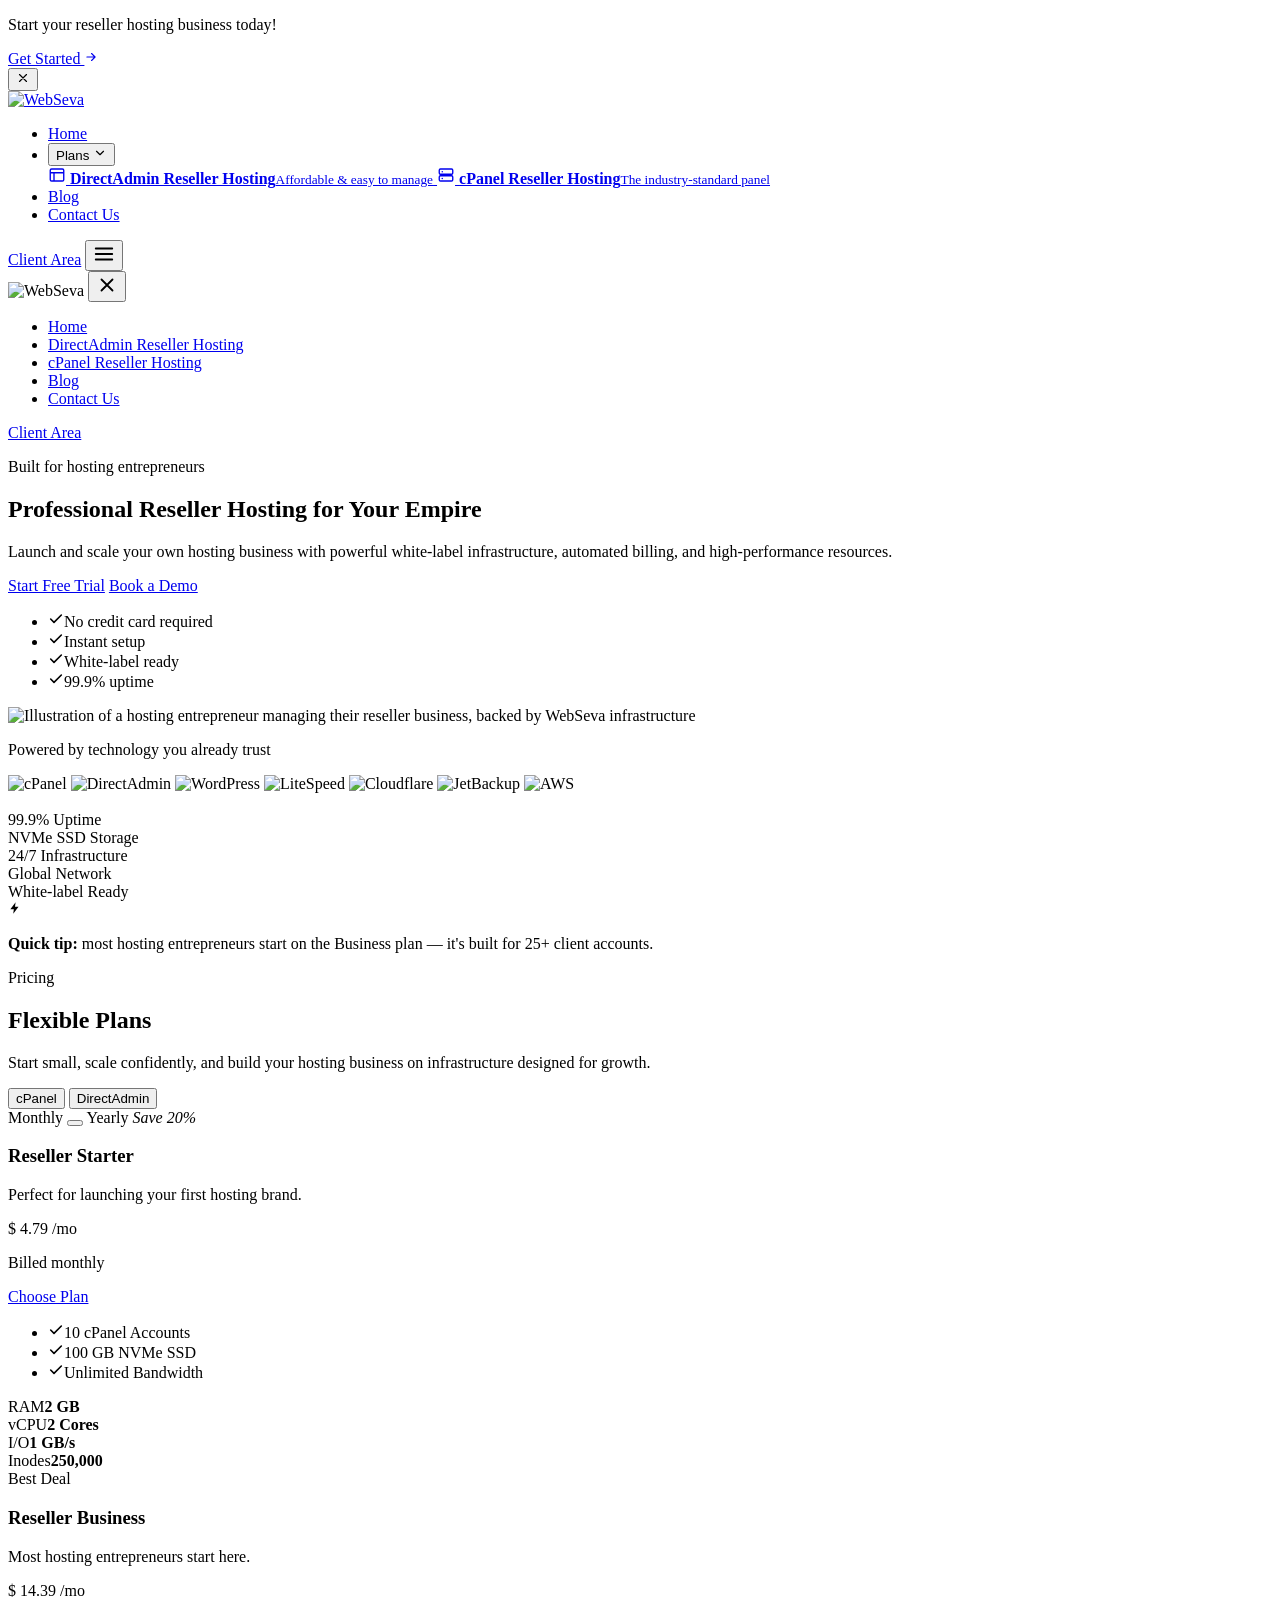
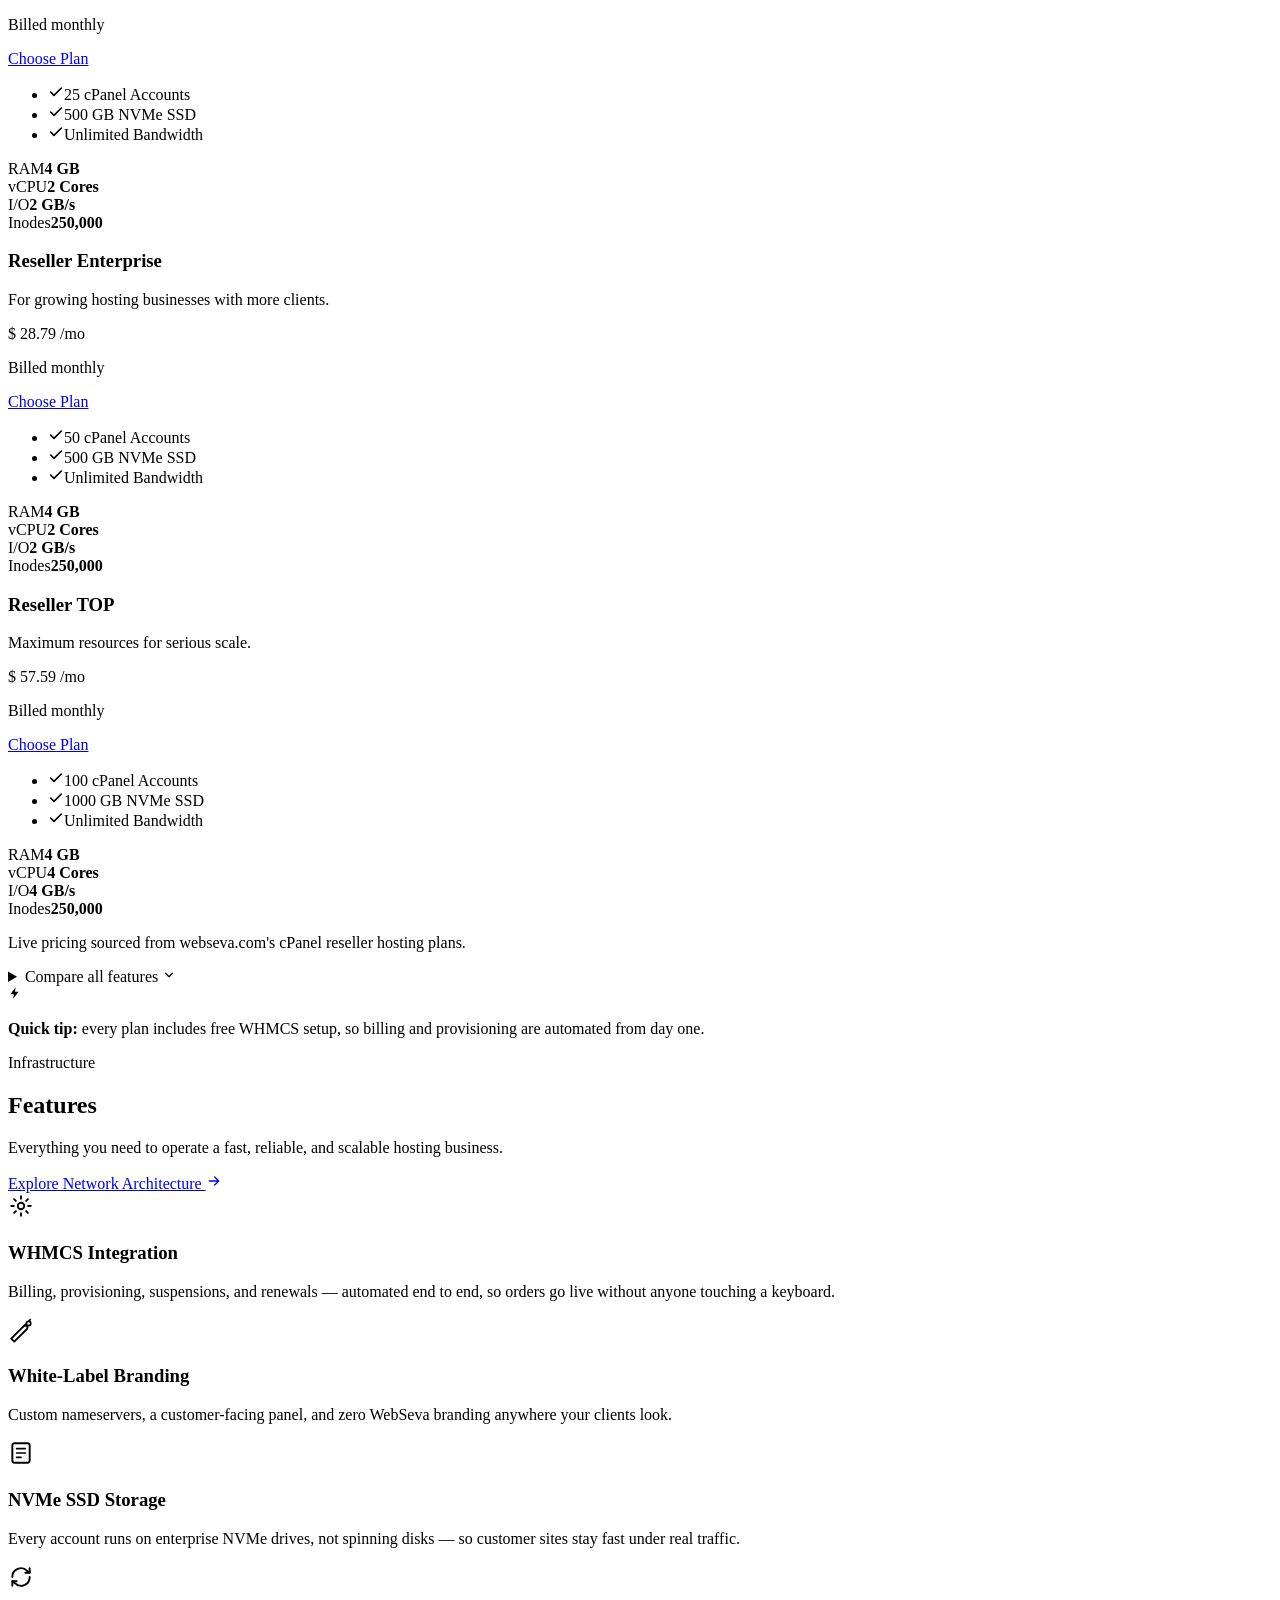
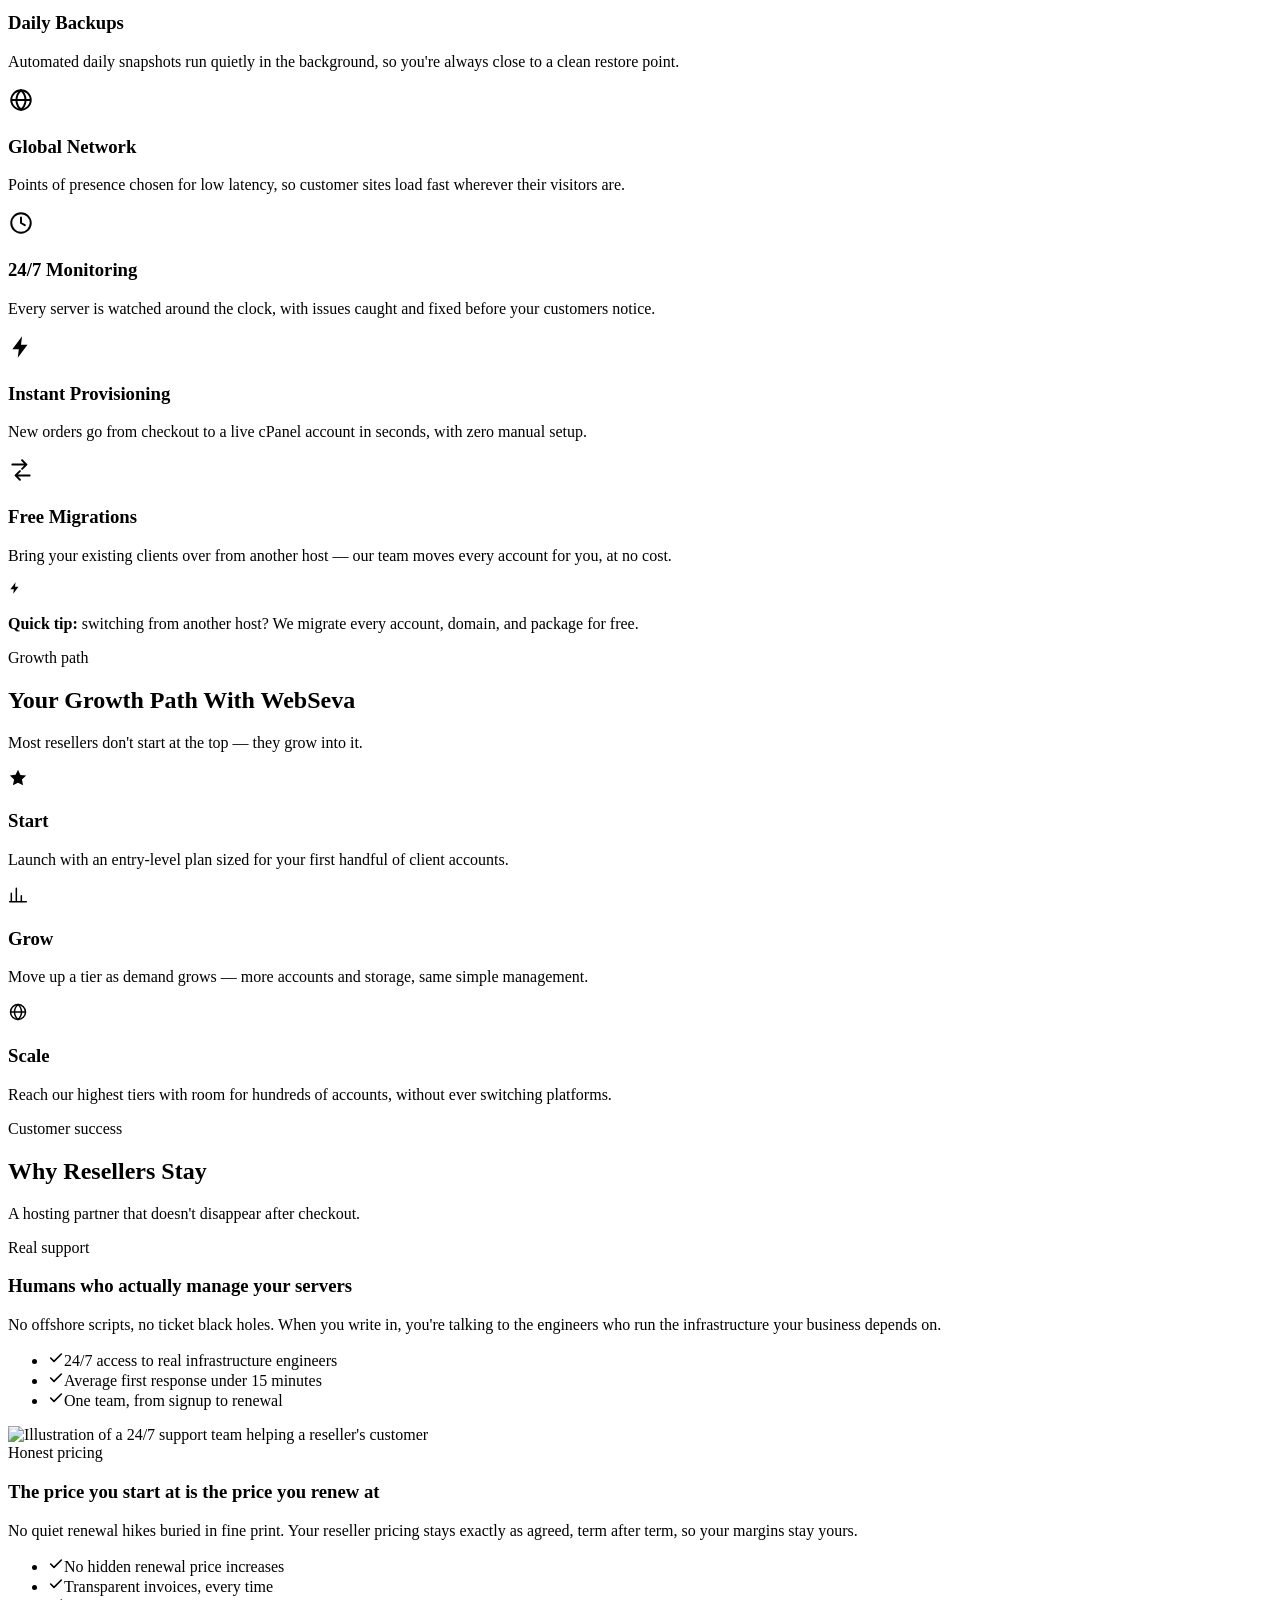
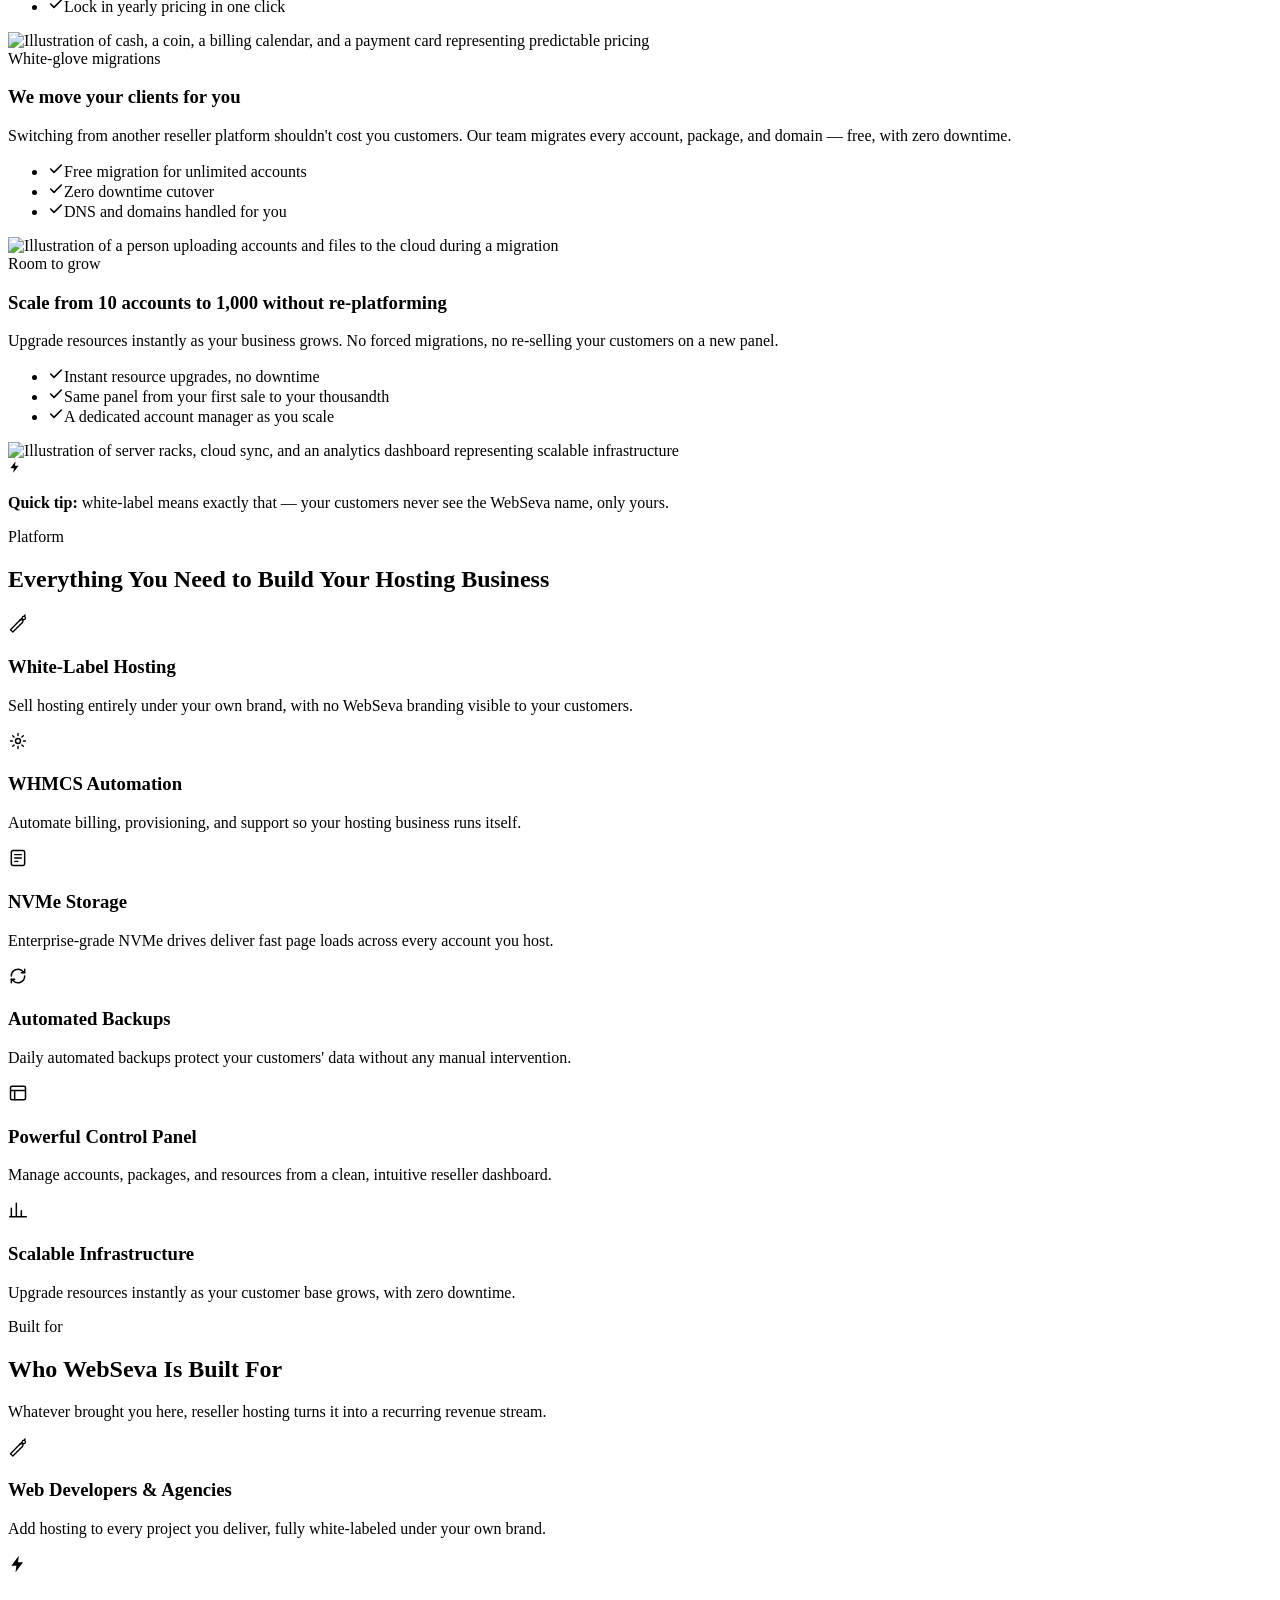
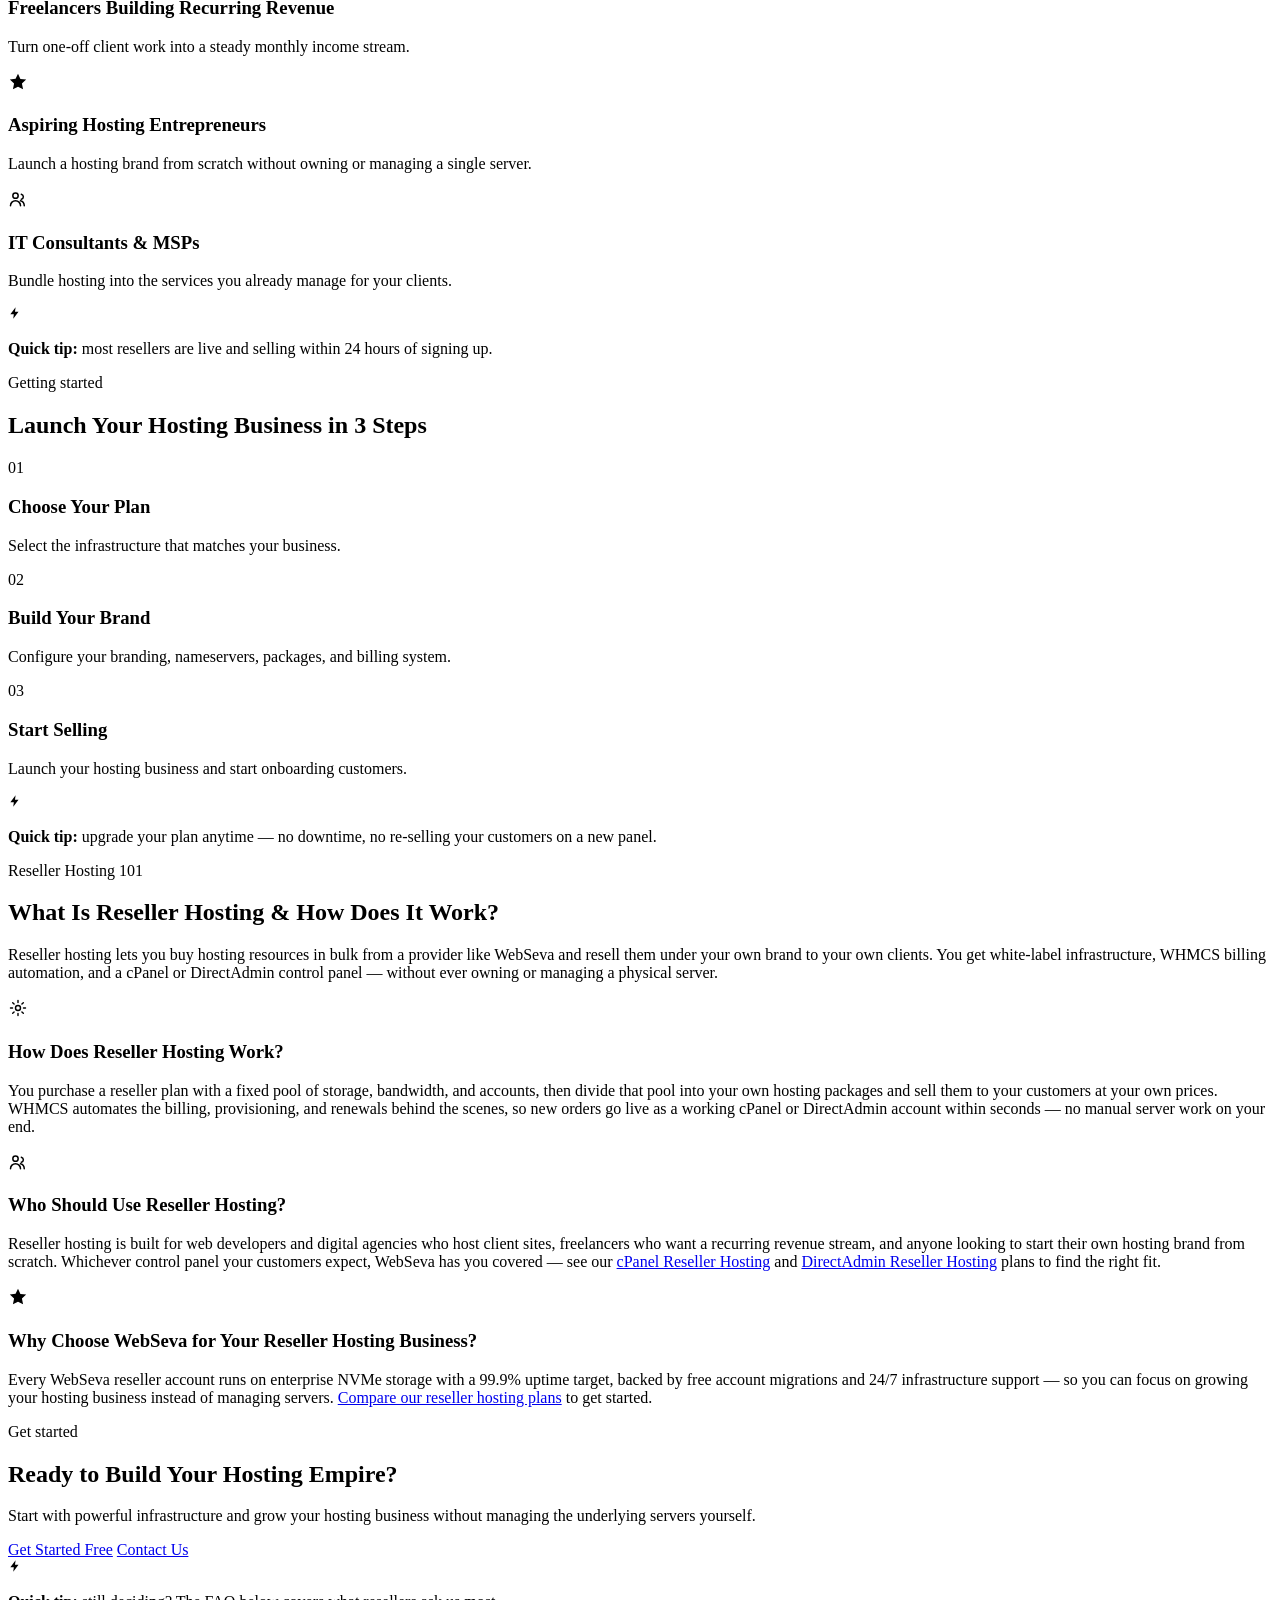
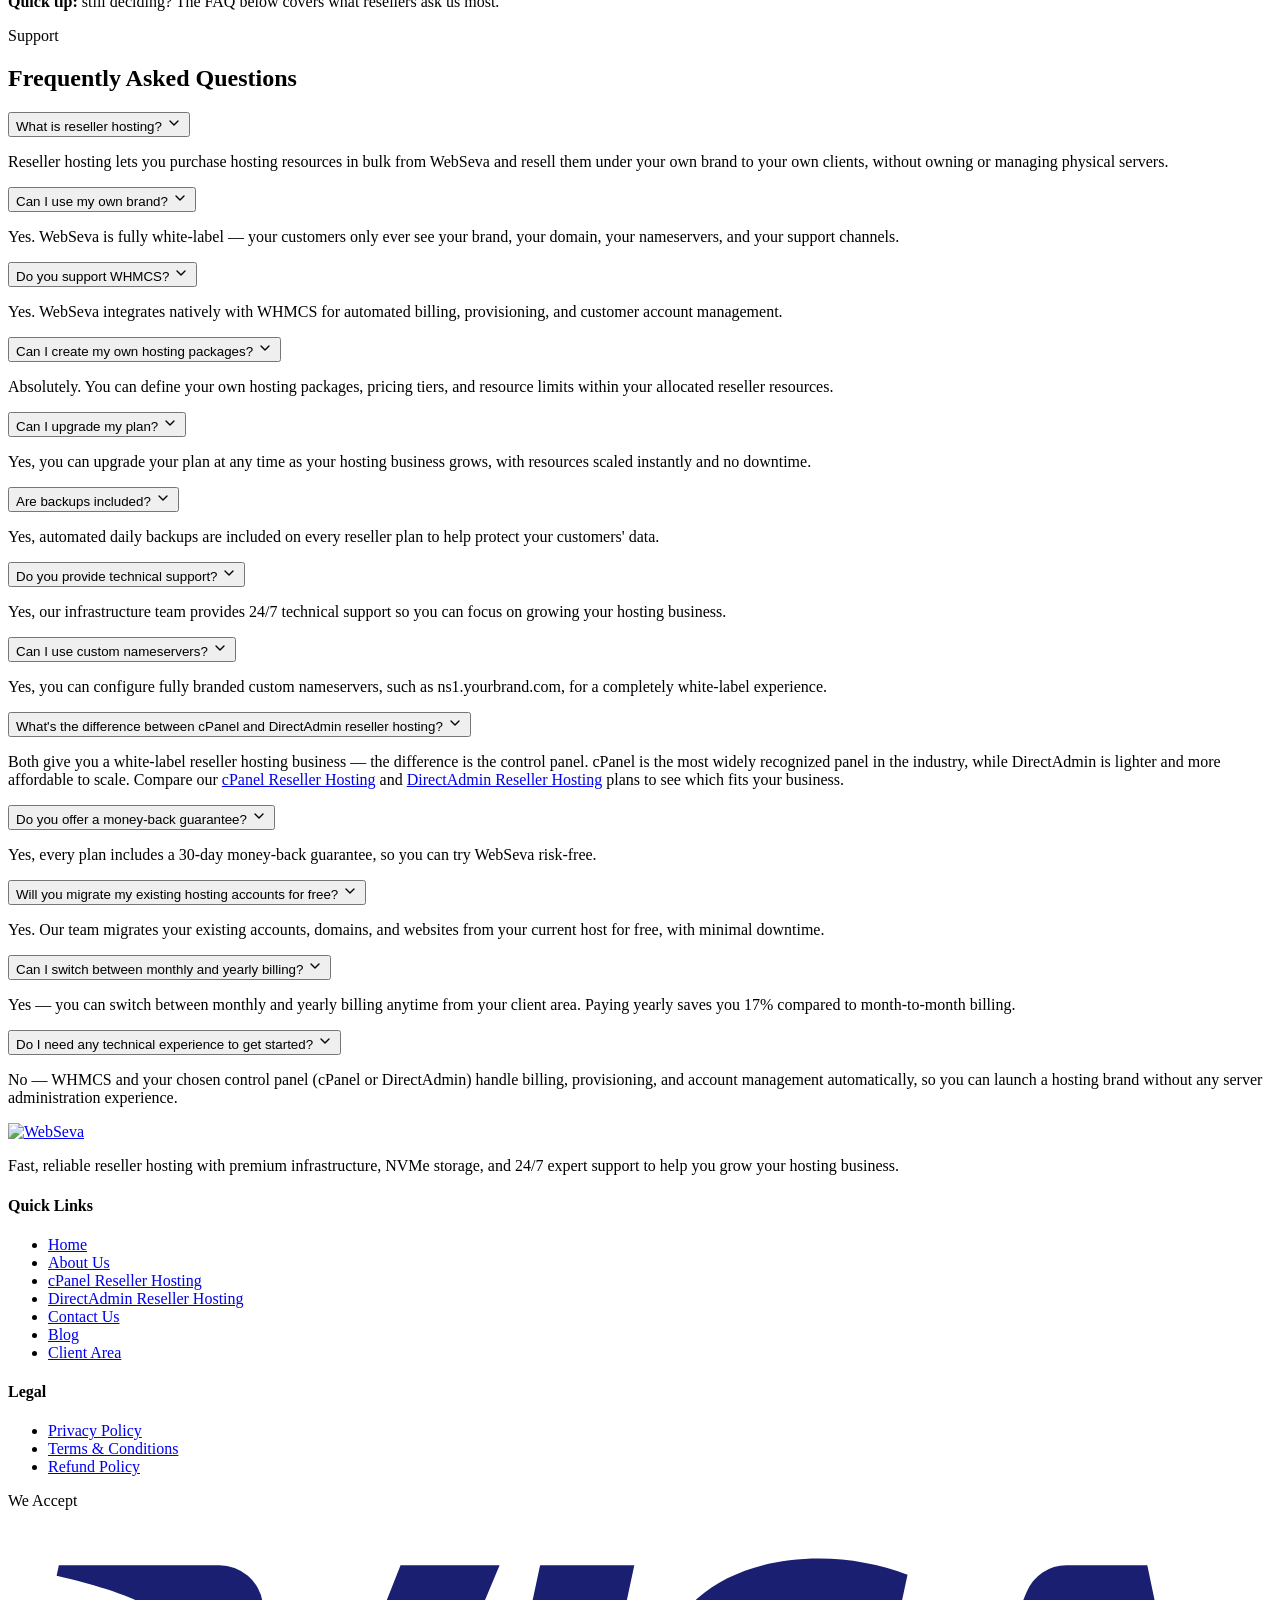
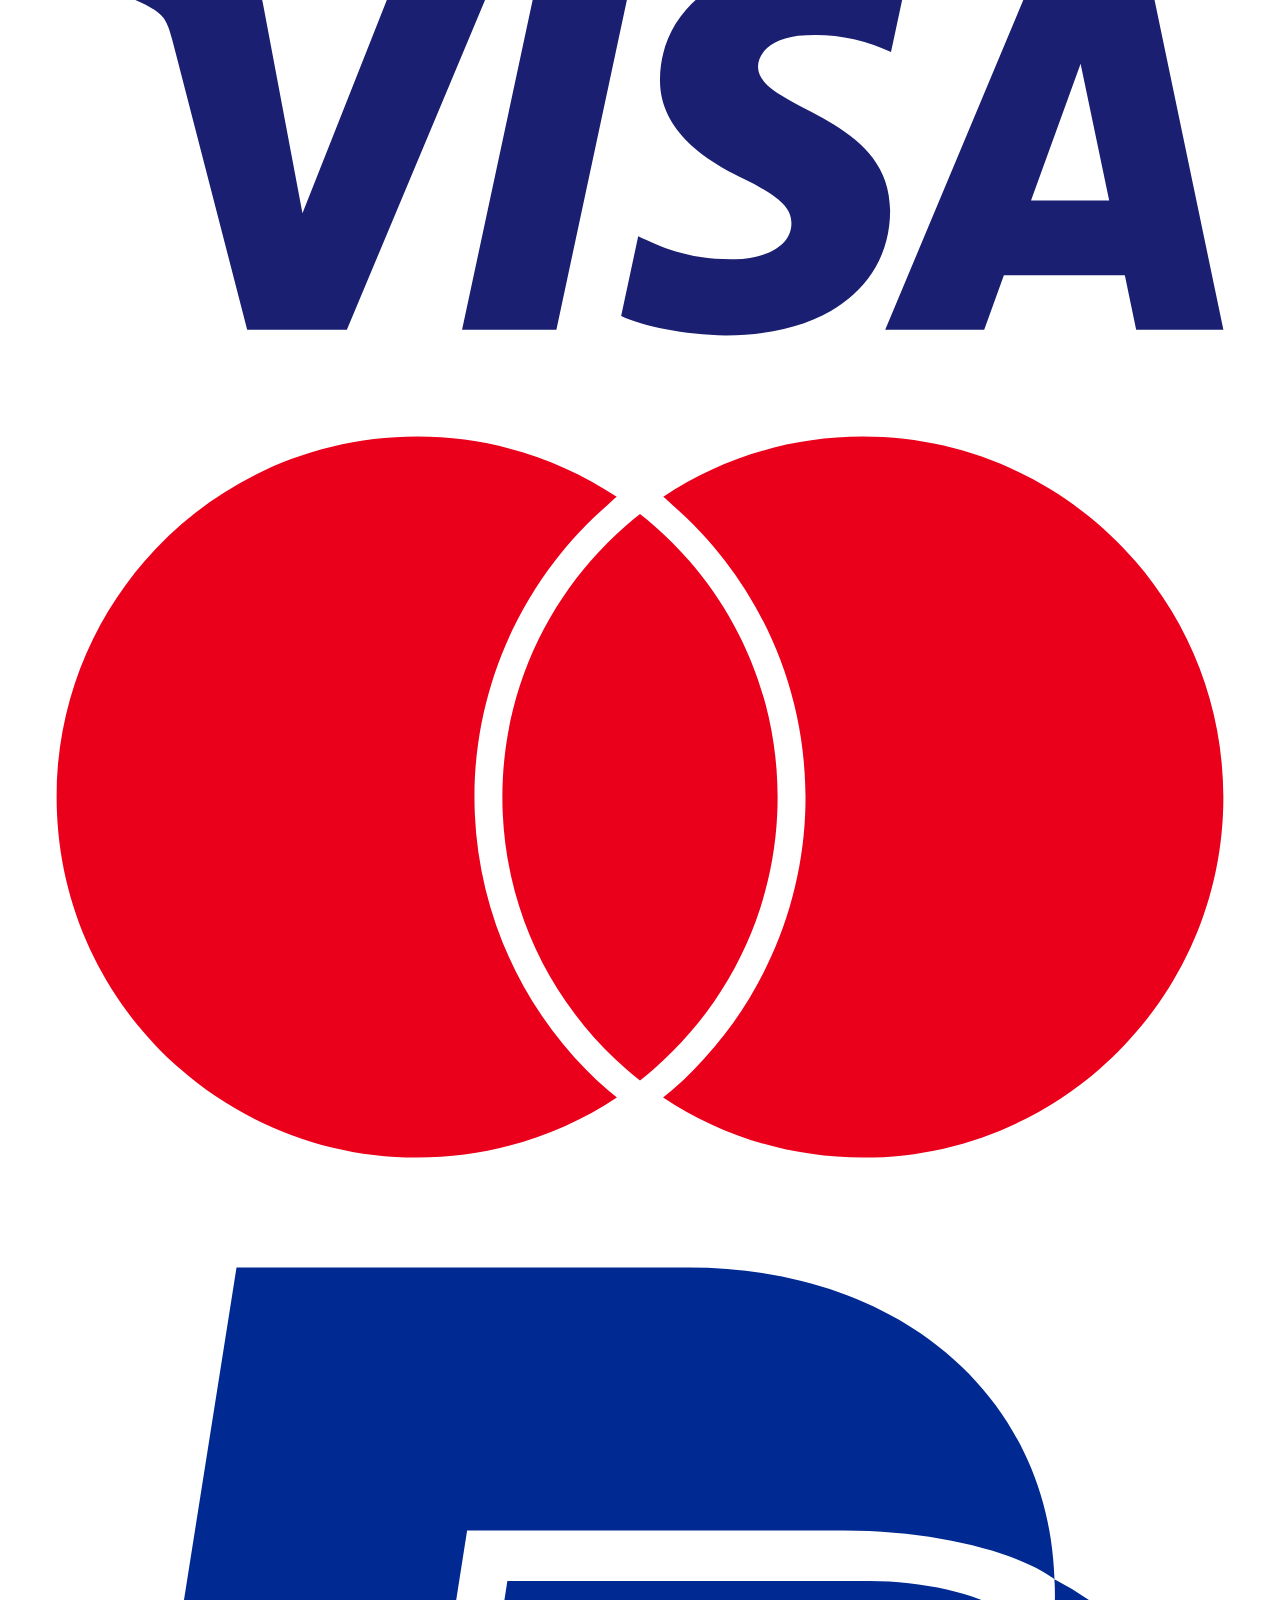
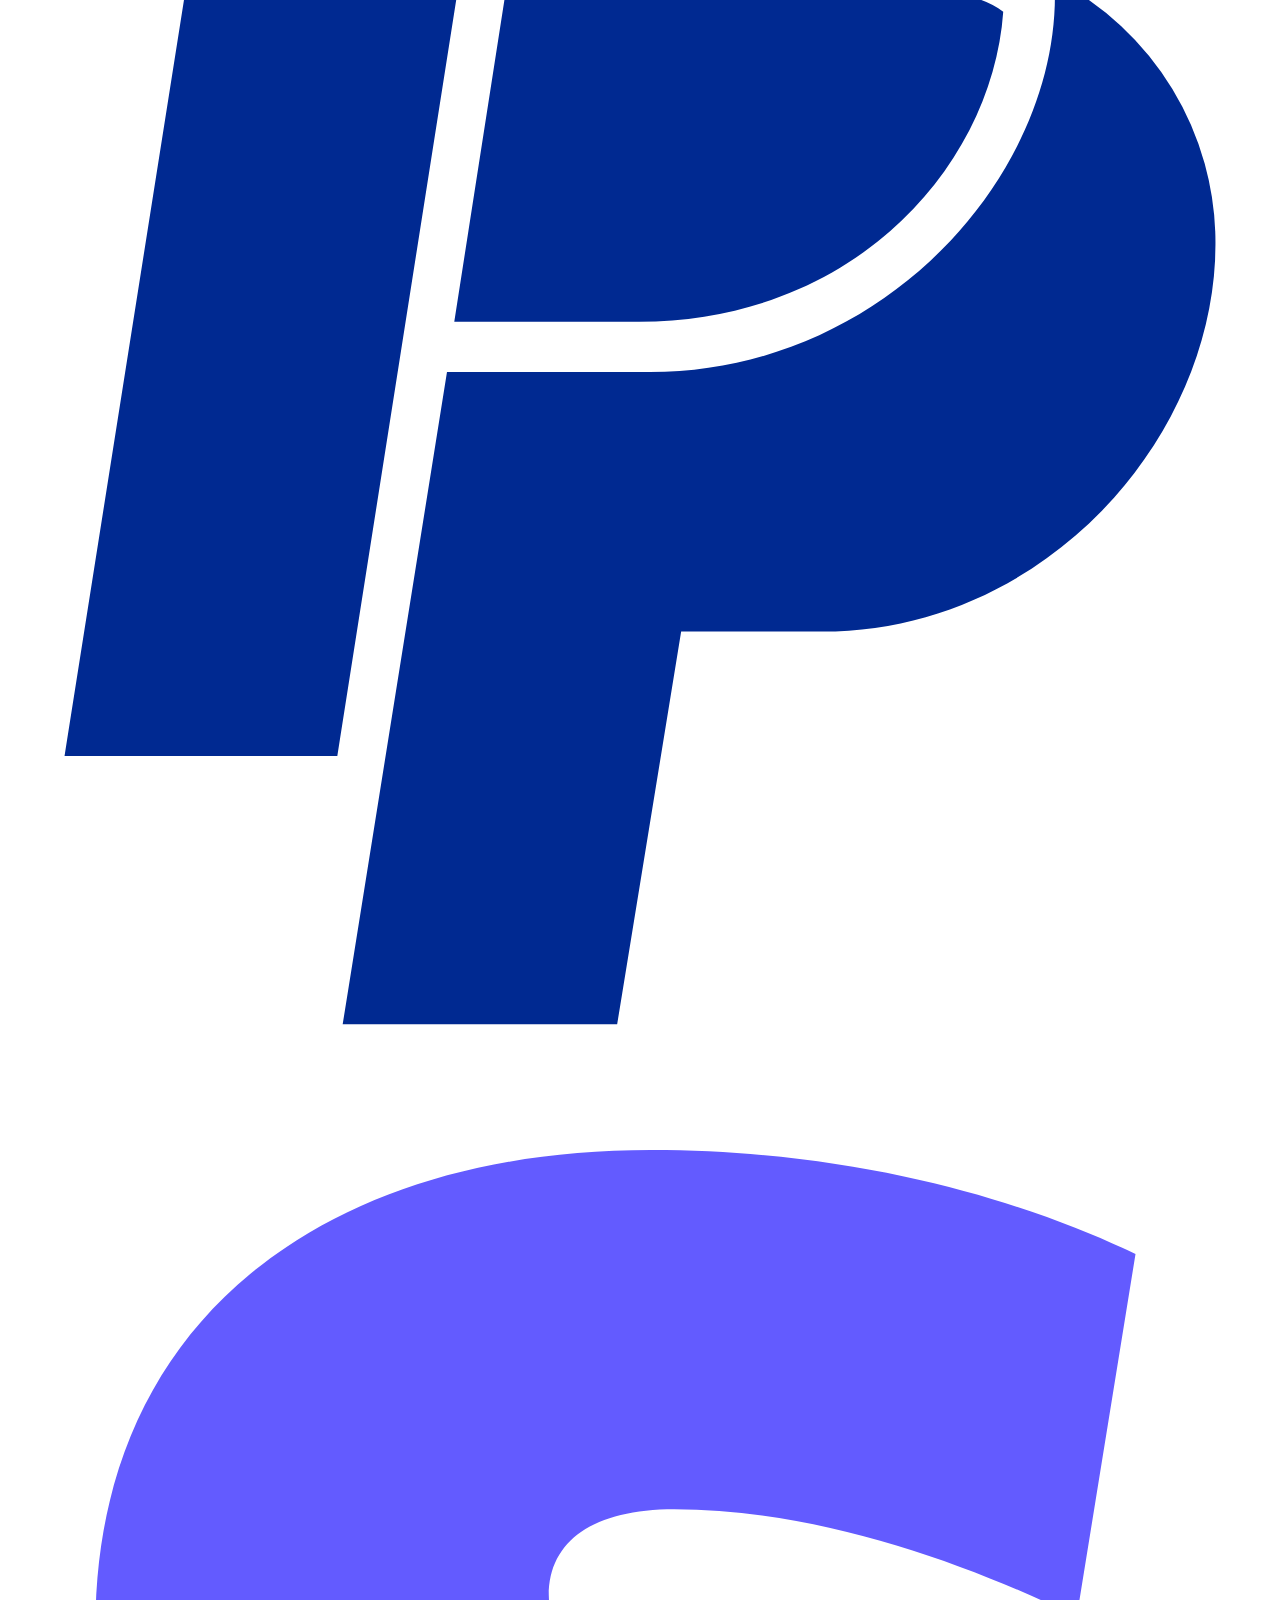
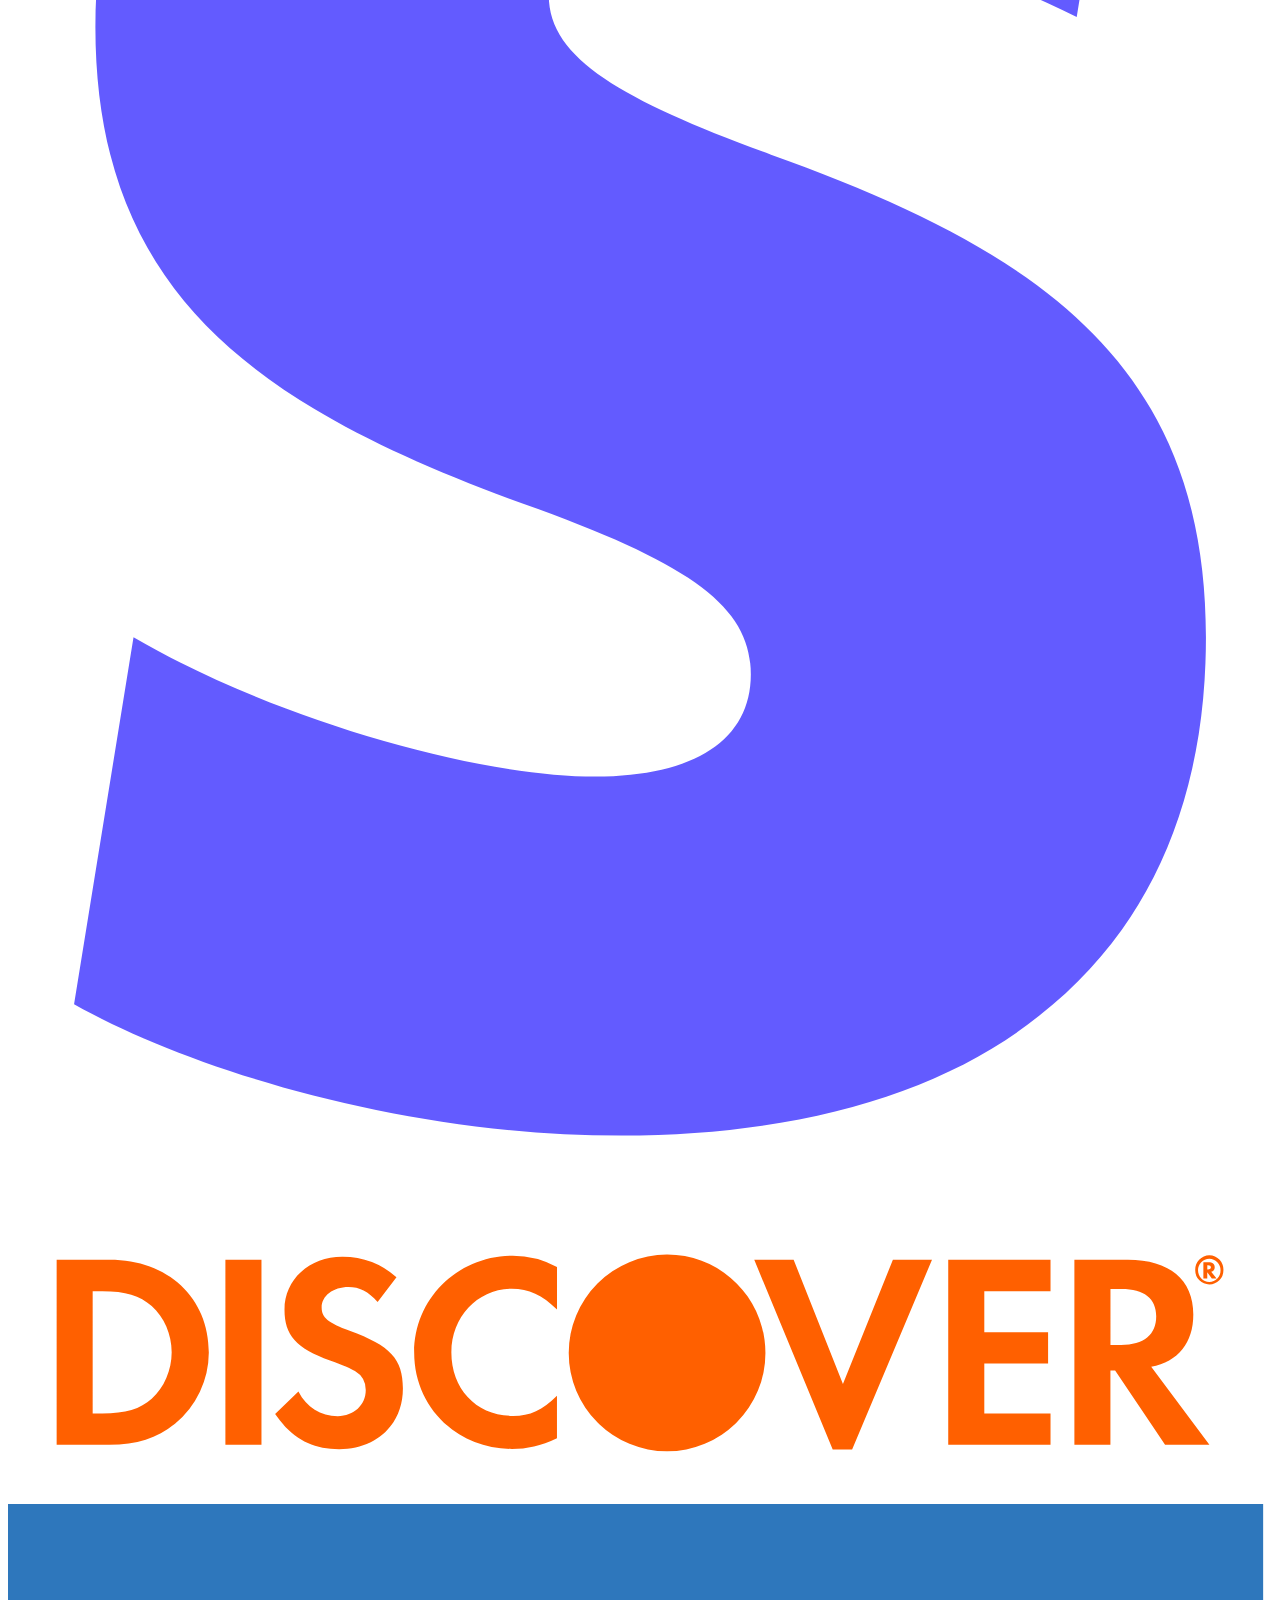
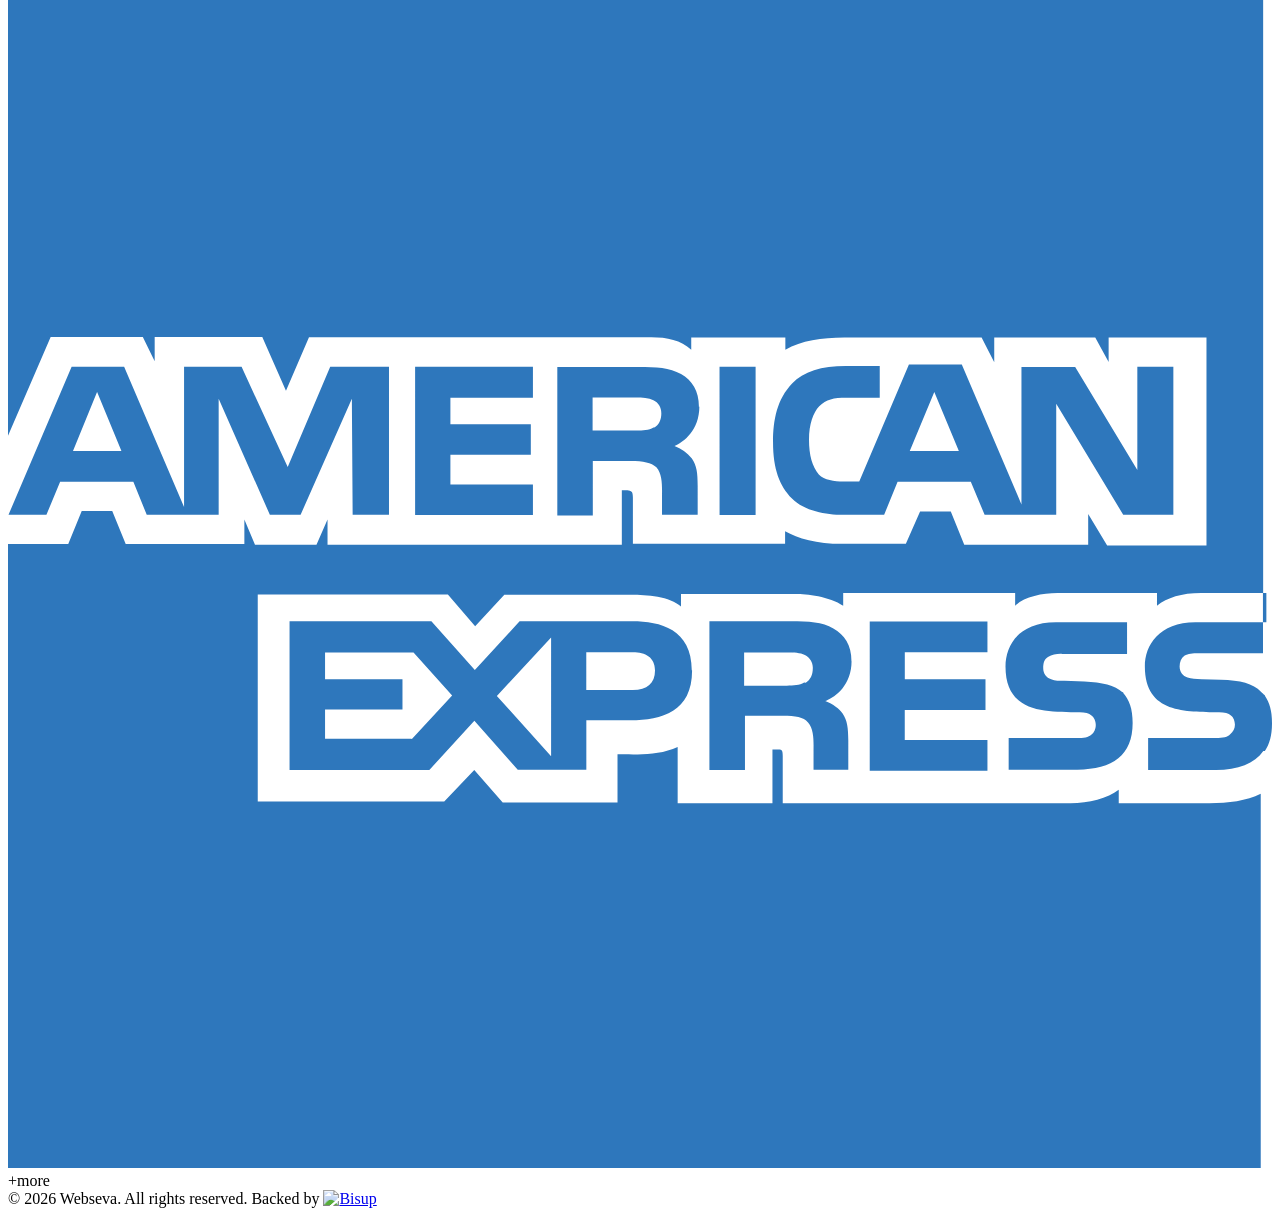
==== index.html @ fc8023c4 "weekly content update" ====
<!DOCTYPE html>
<html lang="en">
<head>
<meta charset="UTF-8">
<meta name="viewport" content="width=device-width, initial-scale=1.0">
<title>WebSeva — White-Label Reseller Hosting Infrastructure</title>
<meta name="description" content="WebSeva is the infrastructure behind your hosting business — white-label reseller hosting with NVMe SSD storage, WHMCS automation, and 99.9% uptime.">
<meta name="keywords" content="reseller hosting, white label reseller hosting, WHMCS reseller hosting, cPanel reseller hosting, hosting business, reseller hosting infrastructure">
<meta name="robots" content="index, follow">
<meta name="theme-color" content="#0EA968">

<!-- Open Graph -->
<meta property="og:type" content="website">
<meta property="og:site_name" content="WebSeva">
<meta property="og:title" content="WebSeva — White-Label Reseller Hosting Infrastructure">
<meta property="og:description" content="Launch and scale your own hosting business with white-label infrastructure, WHMCS automation, and NVMe-powered resources.">
<meta property="og:url" content="https://webseva.com/">
<meta property="og:image" content="https://webseva.com/img/hero.png">

<!-- Twitter Card -->
<meta name="twitter:card" content="summary_large_image">
<meta name="twitter:title" content="WebSeva — White-Label Reseller Hosting Infrastructure">
<meta name="twitter:description" content="Launch and scale your own hosting business with white-label infrastructure, WHMCS automation, and NVMe-powered resources.">
<meta name="twitter:image" content="https://webseva.com/img/hero.png">

<link rel="icon" type="image/x-icon" href="img/favicon/favicon.ico">
<link rel="icon" type="image/png" sizes="32x32" href="img/favicon/favicon-32x32.png">
<link rel="icon" type="image/png" sizes="16x16" href="img/favicon/favicon-16x16.png">
<link rel="apple-touch-icon" href="img/favicon/apple-touch-icon.png">
<link rel="manifest" href="img/favicon/site.webmanifest">
<link rel="canonical" href="https://webseva.com/">

<link rel="preconnect" href="https://fonts.googleapis.com">
<link rel="preconnect" href="https://fonts.gstatic.com" crossorigin>
<link href="https://fonts.googleapis.com/css2?family=Inter:wght@400;500;600;700;800&display=swap" rel="stylesheet">

<link rel="stylesheet" href="css/styles.css">

<script type="application/ld+json">
{
  "@context": "https://schema.org",
  "@type": "Organization",
  "name": "WebSeva",
  "description": "WebSeva provides white-label reseller hosting infrastructure with NVMe storage, WHMCS automation, and cPanel accounts for hosting entrepreneurs.",
  "url": "https://webseva.com/",
  "sameAs": []
}
</script>
<script type="application/ld+json">
{
  "@context": "https://schema.org",
  "@type": "FAQPage",
  "mainEntity": [
    {"@type": "Question", "name": "What is reseller hosting?", "acceptedAnswer": {"@type": "Answer", "text": "Reseller hosting lets you purchase hosting resources in bulk from WebSeva and resell them under your own brand to your own clients, without owning or managing physical servers."}},
    {"@type": "Question", "name": "Can I use my own brand?", "acceptedAnswer": {"@type": "Answer", "text": "Yes. WebSeva is fully white-label — your customers only ever see your brand, your domain, your nameservers, and your support channels."}},
    {"@type": "Question", "name": "Do you support WHMCS?", "acceptedAnswer": {"@type": "Answer", "text": "Yes. WebSeva integrates natively with WHMCS for automated billing, provisioning, and customer account management."}},
    {"@type": "Question", "name": "Can I create my own hosting packages?", "acceptedAnswer": {"@type": "Answer", "text": "Absolutely. You can define your own hosting packages, pricing tiers, and resource limits within your allocated reseller resources."}},
    {"@type": "Question", "name": "Can I upgrade my plan?", "acceptedAnswer": {"@type": "Answer", "text": "Yes, you can upgrade your plan at any time as your hosting business grows, with resources scaled instantly and no downtime."}},
    {"@type": "Question", "name": "Are backups included?", "acceptedAnswer": {"@type": "Answer", "text": "Yes, automated daily backups are included on every reseller plan to help protect your customers' data."}},
    {"@type": "Question", "name": "Do you provide technical support?", "acceptedAnswer": {"@type": "Answer", "text": "Yes, our infrastructure team provides 24/7 technical support so you can focus on growing your hosting business."}},
    {"@type": "Question", "name": "Can I use custom nameservers?", "acceptedAnswer": {"@type": "Answer", "text": "Yes, you can configure fully branded custom nameservers, such as ns1.yourbrand.com, for a completely white-label experience."}},
    {"@type": "Question", "name": "What's the difference between cPanel and DirectAdmin reseller hosting?", "acceptedAnswer": {"@type": "Answer", "text": "Both give you a white-label reseller hosting business — the difference is the control panel. cPanel is the most widely recognized panel in the industry, while DirectAdmin is lighter and more affordable to scale. Compare our cPanel Reseller Hosting and DirectAdmin Reseller Hosting plans to see which fits your business."}},
    {"@type": "Question", "name": "Do you offer a money-back guarantee?", "acceptedAnswer": {"@type": "Answer", "text": "Yes, every plan includes a 30-day money-back guarantee, so you can try WebSeva risk-free."}},
    {"@type": "Question", "name": "Will you migrate my existing hosting accounts for free?", "acceptedAnswer": {"@type": "Answer", "text": "Yes. Our team migrates your existing accounts, domains, and websites from your current host for free, with minimal downtime."}},
    {"@type": "Question", "name": "Can I switch between monthly and yearly billing?", "acceptedAnswer": {"@type": "Answer", "text": "Yes — you can switch between monthly and yearly billing anytime from your client area. Paying yearly saves you 17% compared to month-to-month billing."}},
    {"@type": "Question", "name": "Do I need any technical experience to get started?", "acceptedAnswer": {"@type": "Answer", "text": "No — WHMCS and your chosen control panel (cPanel or DirectAdmin) handle billing, provisioning, and account management automatically, so you can launch a hosting brand without any server administration experience."}}
  ]
}
</script>
</head>
<body>

<!-- ================= ICON SPRITE ================= -->
<svg xmlns="http://www.w3.org/2000/svg" style="display:none">
<symbol id="icon-check" viewBox="0 0 24 24"><path d="M20 6 9 17l-5-5" fill="none" stroke="currentColor" stroke-width="2.4" stroke-linecap="round" stroke-linejoin="round"/></symbol>
<symbol id="icon-menu" viewBox="0 0 24 24"><path d="M3 6h18M3 12h18M3 18h18" fill="none" stroke="currentColor" stroke-width="2" stroke-linecap="round"/></symbol>
<symbol id="icon-close" viewBox="0 0 24 24"><path d="M6 6l12 12M18 6 6 18" fill="none" stroke="currentColor" stroke-width="2" stroke-linecap="round"/></symbol>
<symbol id="icon-chevron-down" viewBox="0 0 24 24"><path d="m6 9 6 6 6-6" fill="none" stroke="currentColor" stroke-width="2" stroke-linecap="round" stroke-linejoin="round"/></symbol>
<symbol id="icon-arrow-right" viewBox="0 0 24 24"><path d="M5 12h14M13 6l6 6-6 6" fill="none" stroke="currentColor" stroke-width="2" stroke-linecap="round" stroke-linejoin="round"/></symbol>
<symbol id="icon-server" viewBox="0 0 24 24"><rect x="3" y="4" width="18" height="7" rx="1.6" fill="none" stroke="currentColor" stroke-width="1.8"/><rect x="3" y="13" width="18" height="7" rx="1.6" fill="none" stroke="currentColor" stroke-width="1.8"/><circle cx="7" cy="7.5" r="1" fill="currentColor"/><circle cx="7" cy="16.5" r="1" fill="currentColor"/></symbol>
<symbol id="icon-cpu" viewBox="0 0 24 24"><rect x="6" y="6" width="12" height="12" rx="1.6" fill="none" stroke="currentColor" stroke-width="1.8"/><rect x="9.5" y="9.5" width="5" height="5" fill="none" stroke="currentColor" stroke-width="1.6"/><path d="M9 2v3M15 2v3M9 19v3M15 19v3M2 9h3M2 15h3M19 9h3M19 15h3" stroke="currentColor" stroke-width="1.6" stroke-linecap="round"/></symbol>
<symbol id="icon-ram" viewBox="0 0 24 24"><rect x="3" y="8" width="18" height="8" rx="1.4" fill="none" stroke="currentColor" stroke-width="1.8"/><path d="M7 8V5M11 8V5M15 8V5M17 16v3M9 16v3M13 16v3" stroke="currentColor" stroke-width="1.6" stroke-linecap="round"/></symbol>
<symbol id="icon-nvme" viewBox="0 0 24 24"><rect x="4" y="3" width="16" height="18" rx="2" fill="none" stroke="currentColor" stroke-width="1.8"/><path d="M8 8h8M8 12h8M8 16h4" stroke="currentColor" stroke-width="1.6" stroke-linecap="round"/></symbol>
<symbol id="icon-bandwidth" viewBox="0 0 24 24"><path d="M3 12a9 9 0 0 1 18 0" fill="none" stroke="currentColor" stroke-width="1.8" stroke-linecap="round"/><path d="M12 12 8 8" stroke="currentColor" stroke-width="1.8" stroke-linecap="round"/><circle cx="12" cy="12" r="1.4" fill="currentColor"/></symbol>
<symbol id="icon-accounts" viewBox="0 0 24 24"><circle cx="9" cy="8" r="3.2" fill="none" stroke="currentColor" stroke-width="1.8"/><path d="M3 20c0-3.3 2.7-6 6-6s6 2.7 6 6" fill="none" stroke="currentColor" stroke-width="1.8" stroke-linecap="round"/><path d="M16 6.2a3.2 3.2 0 0 1 0 6.2M19.5 20c0-2.9-1.9-5.3-4.5-6" fill="none" stroke="currentColor" stroke-width="1.8" stroke-linecap="round"/></symbol>
<symbol id="icon-shield" viewBox="0 0 24 24"><path d="M12 3l7 3v6c0 4.5-3 7.8-7 9-4-1.2-7-4.5-7-9V6l7-3Z" fill="none" stroke="currentColor" stroke-width="1.8" stroke-linejoin="round"/><path d="m9 12 2 2 4-4" fill="none" stroke="currentColor" stroke-width="1.8" stroke-linecap="round" stroke-linejoin="round"/></symbol>
<symbol id="icon-globe" viewBox="0 0 24 24"><circle cx="12" cy="12" r="9" fill="none" stroke="currentColor" stroke-width="1.8"/><path d="M3 12h18M12 3c2.8 2.4 4.2 5.5 4.2 9s-1.4 6.6-4.2 9c-2.8-2.4-4.2-5.5-4.2-9S9.2 5.4 12 3Z" fill="none" stroke="currentColor" stroke-width="1.8"/></symbol>
<symbol id="icon-clock" viewBox="0 0 24 24"><circle cx="12" cy="12" r="9" fill="none" stroke="currentColor" stroke-width="1.8"/><path d="M12 7v5l3.5 2" fill="none" stroke="currentColor" stroke-width="1.8" stroke-linecap="round" stroke-linejoin="round"/></symbol>
<symbol id="icon-whitelabel" viewBox="0 0 24 24"><path d="M3 20 14.5 8.5a2 2 0 0 1 2.8 0l0 0a2 2 0 0 1 0 2.8L5.8 22.8 3 20Z" fill="none" stroke="currentColor" stroke-width="1.7" stroke-linejoin="round"/><path d="M14 9 17 6M19 4l1.6-1.6M19 4a2 2 0 1 1-2 2 2 2 0 0 1 2-2Z" fill="none" stroke="currentColor" stroke-width="1.6" stroke-linecap="round" stroke-linejoin="round"/></symbol>
<symbol id="icon-whmcs" viewBox="0 0 24 24"><circle cx="12" cy="12" r="3" fill="none" stroke="currentColor" stroke-width="1.7"/><path d="M12 3v2.4M12 18.6V21M21 12h-2.4M5.4 12H3M18.4 5.6l-1.7 1.7M7.3 16.7l-1.7 1.7M18.4 18.4l-1.7-1.7M7.3 7.3 5.6 5.6" stroke="currentColor" stroke-width="1.7" stroke-linecap="round"/></symbol>
<symbol id="icon-backup" viewBox="0 0 24 24"><path d="M4 12a8 8 0 0 1 13.7-5.7L20 8" fill="none" stroke="currentColor" stroke-width="1.8" stroke-linecap="round"/><path d="M20 4v4h-4" fill="none" stroke="currentColor" stroke-width="1.8" stroke-linecap="round" stroke-linejoin="round"/><path d="M20 12a8 8 0 0 1-13.7 5.7L4 16" fill="none" stroke="currentColor" stroke-width="1.8" stroke-linecap="round"/><path d="M4 20v-4h4" fill="none" stroke="currentColor" stroke-width="1.8" stroke-linecap="round" stroke-linejoin="round"/></symbol>
<symbol id="icon-panel" viewBox="0 0 24 24"><rect x="3" y="4" width="18" height="16" rx="1.8" fill="none" stroke="currentColor" stroke-width="1.8"/><path d="M3 9h18M8 9v11" stroke="currentColor" stroke-width="1.8"/></symbol>
<symbol id="icon-scale" viewBox="0 0 24 24"><path d="M4 20V10M10 20V4M16 20v-7M22 20H2" fill="none" stroke="currentColor" stroke-width="1.8" stroke-linecap="round" stroke-linejoin="round"/></symbol>
<symbol id="icon-star" viewBox="0 0 24 24"><path d="m12 2 2.9 6.3 6.9.8-5.1 4.8 1.4 6.9L12 17.6l-6.1 3.2 1.4-6.9L2.2 9l6.9-.8L12 2Z" fill="currentColor"/></symbol>
<symbol id="icon-twitter" viewBox="0 0 24 24"><path d="M20 5.9c-.7.3-1.4.5-2.2.6a3.8 3.8 0 0 0 1.7-2.1c-.8.5-1.6.8-2.5 1a3.8 3.8 0 0 0-6.5 3.5A10.8 10.8 0 0 1 3 4.9a3.9 3.9 0 0 0 1.2 5.2c-.6 0-1.2-.2-1.7-.5v.1a3.9 3.9 0 0 0 3.1 3.8 3.9 3.9 0 0 1-1.7.1 3.9 3.9 0 0 0 3.6 2.7A7.7 7.7 0 0 1 2 17.7a10.9 10.9 0 0 0 5.9 1.7c7 0 10.9-5.9 10.9-11v-.5c.8-.5 1.4-1.2 1.9-2Z" fill="currentColor"/></symbol>
<symbol id="icon-github" viewBox="0 0 24 24"><path d="M12 2a10 10 0 0 0-3.2 19.5c.5.1.7-.2.7-.5v-1.8c-2.8.6-3.4-1.3-3.4-1.3-.4-1.2-1-1.5-1-1.5-.9-.6.1-.6.1-.6 1 .1 1.5 1 1.5 1 .9 1.5 2.3 1.1 2.9.8.1-.7.3-1.1.6-1.3-2.2-.3-4.6-1.1-4.6-5 0-1.1.4-2 1-2.7-.1-.3-.5-1.3.1-2.6 0 0 .8-.3 2.7 1a9.4 9.4 0 0 1 5 0c1.9-1.3 2.7-1 2.7-1 .6 1.3.2 2.3.1 2.6.6.7 1 1.6 1 2.7 0 3.9-2.4 4.7-4.6 5 .3.3.6.9.6 1.8v2.6c0 .3.2.6.7.5A10 10 0 0 0 12 2Z" fill="currentColor"/></symbol>
<symbol id="icon-linkedin" viewBox="0 0 24 24"><path d="M4.5 3.5a2 2 0 1 0 0 4 2 2 0 0 0 0-4ZM3 9.5h3v11H3v-11ZM10 9.5h2.9v1.5h.04c.4-.8 1.5-1.7 3-1.7 3.2 0 3.8 2.1 3.8 4.9v6.3h-3v-5.6c0-1.3 0-3-1.8-3s-2.1 1.4-2.1 2.9v5.7H10v-11Z" fill="currentColor"/></symbol>
<symbol id="icon-mail" viewBox="0 0 24 24"><rect x="3" y="5" width="18" height="14" rx="2" fill="none" stroke="currentColor" stroke-width="1.7"/><path d="m4 7 8 6 8-6" fill="none" stroke="currentColor" stroke-width="1.7" stroke-linecap="round" stroke-linejoin="round"/></symbol>
<symbol id="icon-bolt" viewBox="0 0 24 24"><path d="M13 2 4 14h6l-1 8 9-12h-6l1-8Z" fill="currentColor"/></symbol>
<symbol id="icon-transfer" viewBox="0 0 24 24"><path d="M4 7h13M13 3l4 4-4 4" fill="none" stroke="currentColor" stroke-width="1.8" stroke-linecap="round" stroke-linejoin="round"/><path d="M20 17H7M11 21l-4-4 4-4" fill="none" stroke="currentColor" stroke-width="1.8" stroke-linecap="round" stroke-linejoin="round"/></symbol>
</svg>

<div class="site-top" id="siteTop">

<!-- ================= PROMO BANNER ================= -->
<div class="promo-banner" id="promoBanner">
  <div class="container promo-banner-inner">
    <p>Start your reseller hosting business today!</p>
    <a href="#pricing" class="promo-banner-cta">Get Started <svg width="14" height="14"><use href="#icon-arrow-right"/></svg></a>
  </div>
  <button class="promo-banner-close" id="promoBannerClose" aria-label="Dismiss banner">
    <svg width="14" height="14"><use href="#icon-close"/></svg>
  </button>
</div>

<!-- ================= HEADER ================= -->
<header class="site-header" id="siteHeader">
  <div class="container header-inner">
    <a href="#hero" class="logo" aria-label="WebSeva home">
      <img src="img/logo.png" alt="WebSeva" class="logo-img">
    </a>

    <nav class="main-nav" id="mainNav" aria-label="Primary">
      <ul>
        <li><a class="nav-link" href="#hero">Home</a></li>
        <li class="has-dropdown">
          <button class="nav-link dropdown-toggle" aria-expanded="false" aria-haspopup="true">
            Plans <svg class="chev" width="14" height="14"><use href="#icon-chevron-down"/></svg>
          </button>
          <div class="dropdown-menu">
            <a href="directadmin-reseller-hosting.html">
              <svg width="18" height="18"><use href="#icon-panel"/></svg>
              <span><strong>DirectAdmin Reseller Hosting</strong><small>Affordable &amp; easy to manage</small></span>
            </a>
            <a href="cpanel-reseller-hosting.html">
              <svg width="18" height="18"><use href="#icon-server"/></svg>
              <span><strong>cPanel Reseller Hosting</strong><small>The industry-standard panel</small></span>
            </a>
          </div>
        </li>
        <li><a class="nav-link" href="/blog">Blog</a></li>
        <li><a class="nav-link" href="mailto:contact@webseva.com">Contact Us</a></li>
      </ul>
    </nav>

    <div class="header-actions">
      <a href="https://my.bisup.com" class="btn btn-primary">Client Area</a>
      <button class="nav-toggle" id="navToggle" aria-label="Open menu" aria-expanded="false" aria-controls="mobileDrawer">
        <svg width="22" height="22"><use href="#icon-menu"/></svg>
      </button>
    </div>
  </div>

</header>

</div>

<!-- Mobile drawer: kept as a direct child of body (not inside .site-header) because .site-header has
     backdrop-filter, which creates a new containing block for position:fixed descendants. Nesting the
     drawer inside it made the drawer fix itself relative to the header instead of the viewport, so it
     didn't stay pinned full-screen while the page scrolled. -->
<div class="mobile-drawer" id="mobileDrawer">
  <div class="mobile-drawer-head">
    <img src="img/logo.png" alt="WebSeva" class="logo-img">
    <button class="nav-toggle" id="navClose" aria-label="Close menu">
      <svg width="22" height="22"><use href="#icon-close"/></svg>
    </button>
  </div>
  <ul class="mobile-nav-list">
    <li><a href="#hero">Home</a></li>
    <li><a href="directadmin-reseller-hosting.html">DirectAdmin Reseller Hosting</a></li>
    <li><a href="cpanel-reseller-hosting.html">cPanel Reseller Hosting</a></li>
    <li><a href="/blog">Blog</a></li>
    <li><a href="mailto:contact@webseva.com">Contact Us</a></li>
  </ul>
  <div class="mobile-drawer-actions">
    <a href="https://my.bisup.com" class="btn btn-primary btn-block">Client Area</a>
  </div>
</div>
<div class="drawer-backdrop" id="drawerBackdrop"></div>

<main id="about">

<!-- ================= HERO ================= -->
<section class="hero" id="hero">
  <div class="container hero-grid">
    <div class="hero-copy">
      <p class="eyebrow">Built for hosting entrepreneurs</p>
      <h1>Professional Reseller Hosting for <span class="text-accent">Your Empire</span></h1>
      <p class="hero-sub">Launch and scale your own hosting business with powerful white-label infrastructure, automated billing, and high-performance resources.</p>
      <div class="hero-cta">
        <a href="#pricing" class="btn btn-primary btn-lg">Start Free Trial</a>
        <a href="mailto:contact@webseva.com?subject=Demo%20Request" class="btn btn-outline btn-lg">Book a Demo</a>
      </div>
      <ul class="trust-inline">
        <li><svg width="16" height="16"><use href="#icon-check"/></svg>No credit card required</li>
        <li><svg width="16" height="16"><use href="#icon-check"/></svg>Instant setup</li>
        <li><svg width="16" height="16"><use href="#icon-check"/></svg>White-label ready</li>
        <li><svg width="16" height="16"><use href="#icon-check"/></svg>99.9% uptime</li>
      </ul>
    </div>

    <div class="hero-visual">
      <img src="img/hero.png" alt="Illustration of a hosting entrepreneur managing their reseller business, backed by WebSeva infrastructure" class="hero-visual-img">
    </div>
  </div>
</section>

<!-- ================= LOGO MARQUEE ================= -->
<section class="logo-marquee-section" aria-label="Technology we run on">
  <div class="container">
    <p class="logo-marquee-label">Powered by technology you already trust</p>
  </div>
  <div class="logo-marquee">
    <div class="logo-marquee-track">
      <div class="logo-marquee-group">
        <img src="img/cpanel.png" alt="cPanel" class="logo-marquee-img">
        <img src="img/directadmin.png" alt="DirectAdmin" class="logo-marquee-img">
        <img src="img/wordpress.png" alt="WordPress" class="logo-marquee-img">
        <img src="img/litespeed.png" alt="LiteSpeed" class="logo-marquee-img">
        <img src="img/cloudflare.png" alt="Cloudflare" class="logo-marquee-img">
        <img src="img/jetbackup.png" alt="JetBackup" class="logo-marquee-img">
        <img src="img/aws.png" alt="AWS" class="logo-marquee-img">
      </div>
      <div class="logo-marquee-group" aria-hidden="true">
        <img src="img/cpanel.png" alt="" class="logo-marquee-img">
        <img src="img/directadmin.png" alt="" class="logo-marquee-img">
        <img src="img/wordpress.png" alt="" class="logo-marquee-img">
        <img src="img/litespeed.png" alt="" class="logo-marquee-img">
        <img src="img/cloudflare.png" alt="" class="logo-marquee-img">
        <img src="img/jetbackup.png" alt="" class="logo-marquee-img">
        <img src="img/aws.png" alt="" class="logo-marquee-img">
      </div>
    </div>
  </div>
</section>

<!-- ================= TRUST STRIP ================= -->
<section class="trust-strip" aria-label="Infrastructure highlights">
  <div class="container trust-strip-inner">
    <div class="trust-item">
      <span class="trust-value">99.9%</span>
      <span class="trust-label">Uptime</span>
    </div>
    <div class="trust-item">
      <span class="trust-value">NVMe</span>
      <span class="trust-label">SSD Storage</span>
    </div>
    <div class="trust-item">
      <span class="trust-value">24/7</span>
      <span class="trust-label">Infrastructure</span>
    </div>
    <div class="trust-item">
      <span class="trust-value">Global</span>
      <span class="trust-label">Network</span>
    </div>
    <div class="trust-item">
      <span class="trust-value">White-label</span>
      <span class="trust-label">Ready</span>
    </div>
  </div>
</section>

<div class="tip-strip">
  <div class="container tip-strip-inner">
    <span class="tip-strip-icon"><svg width="14" height="14"><use href="#icon-bolt"/></svg></span>
    <p><strong>Quick tip:</strong> most hosting entrepreneurs start on the Business plan — it's built for 25+ client accounts.</p>
  </div>
</div>

<!-- ================= PRICING ================= -->
<section class="pricing" id="pricing">
  <div class="container">
    <div class="section-head">
      <span class="eyebrow">Pricing</span>
      <h2>Flexible Plans</h2>
      <p>Start small, scale confidently, and build your hosting business on infrastructure designed for growth.</p>
    </div>

    <div class="product-switch">
      <div class="product-switch-group" role="tablist" aria-label="Choose control panel">
        <button type="button" class="product-switch-btn is-active" data-product="cpanel" role="tab" aria-selected="true">cPanel</button>
        <button type="button" class="product-switch-btn" data-product="directadmin" role="tab" aria-selected="false">DirectAdmin</button>
      </div>
    </div>

    <div class="billing-switch">
      <span class="billing-label is-active" data-billing-label="monthly">Monthly</span>
      <button class="switch" id="billingSwitch" role="switch" aria-checked="false" aria-label="Toggle yearly billing">
        <span class="switch-knob"></span>
      </button>
      <span class="billing-label" data-billing-label="yearly">Yearly <em class="save-tag">Save 20%</em></span>
    </div>

    <div class="pricing-grid" id="pricingGrid">

      <article class="price-card">
        <h3 class="price-name">Reseller Starter</h3>
        <p class="price-desc">Perfect for launching your first hosting brand.</p>
        <div class="price-amount">
          <span class="price-currency">$</span>
          <span class="price-number" data-monthly="4.79">4.79</span>
          <span class="price-period">/mo</span>
        </div>
        <p class="price-billed-note" data-note>Billed monthly</p>
        <a href="https://my.bisup.com/store/reseller-hosting/reseller-50" target="_blank" rel="noopener noreferrer" class="btn btn-outline btn-block">Choose Plan</a>
        <ul class="price-features">
          <li><svg width="16" height="16"><use href="#icon-check"/></svg>10 cPanel Accounts</li>
          <li><svg width="16" height="16"><use href="#icon-check"/></svg>100 GB NVMe SSD</li>
          <li><svg width="16" height="16"><use href="#icon-check"/></svg>Unlimited Bandwidth</li>
        </ul>
        <div class="price-resources">
          <div><span>RAM</span><strong>2 GB</strong></div>
          <div><span>vCPU</span><strong>2 Cores</strong></div>
          <div><span>I/O</span><strong>1 GB/s</strong></div>
          <div><span>Inodes</span><strong>250,000</strong></div>
        </div>
      </article>

      <article class="price-card price-card--featured">
        <span class="price-badge">Best Deal</span>
        <h3 class="price-name">Reseller Business</h3>
        <p class="price-desc">Most hosting entrepreneurs start here.</p>
        <div class="price-amount">
          <span class="price-currency">$</span>
          <span class="price-number" data-monthly="14.39">14.39</span>
          <span class="price-period">/mo</span>
        </div>
        <p class="price-billed-note" data-note>Billed monthly</p>
        <a href="https://my.bisup.com/store/reseller-hosting/reseller-500" target="_blank" rel="noopener noreferrer" class="btn btn-primary btn-block">Choose Plan</a>
        <ul class="price-features">
          <li><svg width="16" height="16"><use href="#icon-check"/></svg>25 cPanel Accounts</li>
          <li><svg width="16" height="16"><use href="#icon-check"/></svg>500 GB NVMe SSD</li>
          <li><svg width="16" height="16"><use href="#icon-check"/></svg>Unlimited Bandwidth</li>
        </ul>
        <div class="price-resources">
          <div><span>RAM</span><strong>4 GB</strong></div>
          <div><span>vCPU</span><strong>2 Cores</strong></div>
          <div><span>I/O</span><strong>2 GB/s</strong></div>
          <div><span>Inodes</span><strong>250,000</strong></div>
        </div>
      </article>

      <article class="price-card">
        <h3 class="price-name">Reseller Enterprise</h3>
        <p class="price-desc">For growing hosting businesses with more clients.</p>
        <div class="price-amount">
          <span class="price-currency">$</span>
          <span class="price-number" data-monthly="28.79">28.79</span>
          <span class="price-period">/mo</span>
        </div>
        <p class="price-billed-note" data-note>Billed monthly</p>
        <a href="https://my.bisup.com/store/reseller-hosting/reseller-unlimited" target="_blank" rel="noopener noreferrer" class="btn btn-outline btn-block">Choose Plan</a>
        <ul class="price-features">
          <li><svg width="16" height="16"><use href="#icon-check"/></svg>50 cPanel Accounts</li>
          <li><svg width="16" height="16"><use href="#icon-check"/></svg>500 GB NVMe SSD</li>
          <li><svg width="16" height="16"><use href="#icon-check"/></svg>Unlimited Bandwidth</li>
        </ul>
        <div class="price-resources">
          <div><span>RAM</span><strong>4 GB</strong></div>
          <div><span>vCPU</span><strong>2 Cores</strong></div>
          <div><span>I/O</span><strong>2 GB/s</strong></div>
          <div><span>Inodes</span><strong>250,000</strong></div>
        </div>
      </article>

      <article class="price-card">
        <h3 class="price-name">Reseller TOP</h3>
        <p class="price-desc">Maximum resources for serious scale.</p>
        <div class="price-amount">
          <span class="price-currency">$</span>
          <span class="price-number" data-monthly="57.59">57.59</span>
          <span class="price-period">/mo</span>
        </div>
        <p class="price-billed-note" data-note>Billed monthly</p>
        <a href="https://my.bisup.com/store/reseller-hosting/top" target="_blank" rel="noopener noreferrer" class="btn btn-outline btn-block">Choose Plan</a>
        <ul class="price-features">
          <li><svg width="16" height="16"><use href="#icon-check"/></svg>100 cPanel Accounts</li>
          <li><svg width="16" height="16"><use href="#icon-check"/></svg>1000 GB NVMe SSD</li>
          <li><svg width="16" height="16"><use href="#icon-check"/></svg>Unlimited Bandwidth</li>
        </ul>
        <div class="price-resources">
          <div><span>RAM</span><strong>4 GB</strong></div>
          <div><span>vCPU</span><strong>4 Cores</strong></div>
          <div><span>I/O</span><strong>4 GB/s</strong></div>
          <div><span>Inodes</span><strong>250,000</strong></div>
        </div>
      </article>

    </div>

    <p class="pricing-footnote" id="pricingSource">Live pricing sourced from webseva.com's cPanel reseller hosting plans.</p>

    <details class="compare-details">
      <summary>Compare all features <svg width="14" height="14"><use href="#icon-chevron-down"/></svg></summary>
      <p class="compare-scroll-hint"><svg width="14" height="14"><use href="#icon-arrow-right"/></svg>Swipe to see the full comparison</p>
      <div class="compare-table-wrap">
        <table class="compare-table">
          <thead>
            <tr>
              <th>Feature</th>
              <th>Starter</th>
              <th>Business</th>
              <th>Enterprise</th>
              <th>TOP</th>
            </tr>
          </thead>
          <tbody>
            <tr><td>cPanel Accounts</td><td>10</td><td>25</td><td>50</td><td>100</td></tr>
            <tr><td>NVMe SSD Storage</td><td>100 GB</td><td>500 GB</td><td>500 GB</td><td>1000 GB</td></tr>
            <tr><td>Bandwidth</td><td>Unlimited</td><td>Unlimited</td><td>Unlimited</td><td>Unlimited</td></tr>
            <tr><td>RAM</td><td>2 GB</td><td>4 GB</td><td>4 GB</td><td>4 GB</td></tr>
            <tr><td>vCPU Cores</td><td>2</td><td>2</td><td>2</td><td>4</td></tr>
            <tr><td>I/O Throughput</td><td>1 GB/s</td><td>2 GB/s</td><td>2 GB/s</td><td>4 GB/s</td></tr>
            <tr><td>Inode Limit</td><td>250,000</td><td>250,000</td><td>250,000</td><td>250,000</td></tr>
            <tr><td>White-label &amp; WHMCS</td><td colspan="4">Included on every plan</td></tr>
          </tbody>
        </table>
      </div>
    </details>
  </div>
</section>

<div class="tip-strip">
  <div class="container tip-strip-inner">
    <span class="tip-strip-icon"><svg width="14" height="14"><use href="#icon-bolt"/></svg></span>
    <p><strong>Quick tip:</strong> every plan includes free WHMCS setup, so billing and provisioning are automated from day one.</p>
  </div>
</div>

<!-- ================= INFRASTRUCTURE ================= -->
<section class="infrastructure" id="infrastructure">
  <div class="container">
    <div class="section-head">
      <span class="eyebrow">Infrastructure</span>
      <h2>Features</h2>
      <p>Everything you need to operate a fast, reliable, and scalable hosting business.</p>
      <a href="#how-it-works" class="link-arrow">Explore Network Architecture <svg width="16" height="16"><use href="#icon-arrow-right"/></svg></a>
    </div>

    <div class="infra-tiles">
      <article class="infra-tile" tabindex="0">
        <div class="infra-tile-icon"><svg width="26" height="26"><use href="#icon-whmcs"/></svg></div>
        <h3>WHMCS Integration</h3>
        <p class="infra-tile-desc">Billing, provisioning, suspensions, and renewals — automated end to end, so orders go live without anyone touching a keyboard.</p>
      </article>
      <article class="infra-tile" tabindex="0">
        <div class="infra-tile-icon"><svg width="26" height="26"><use href="#icon-whitelabel"/></svg></div>
        <h3>White-Label Branding</h3>
        <p class="infra-tile-desc">Custom nameservers, a customer-facing panel, and zero WebSeva branding anywhere your clients look.</p>
      </article>
      <article class="infra-tile" tabindex="0">
        <div class="infra-tile-icon"><svg width="26" height="26"><use href="#icon-nvme"/></svg></div>
        <h3>NVMe SSD Storage</h3>
        <p class="infra-tile-desc">Every account runs on enterprise NVMe drives, not spinning disks — so customer sites stay fast under real traffic.</p>
      </article>
      <article class="infra-tile" tabindex="0">
        <div class="infra-tile-icon"><svg width="26" height="26"><use href="#icon-backup"/></svg></div>
        <h3>Daily Backups</h3>
        <p class="infra-tile-desc">Automated daily snapshots run quietly in the background, so you're always close to a clean restore point.</p>
      </article>
      <article class="infra-tile" tabindex="0">
        <div class="infra-tile-icon"><svg width="26" height="26"><use href="#icon-globe"/></svg></div>
        <h3>Global Network</h3>
        <p class="infra-tile-desc">Points of presence chosen for low latency, so customer sites load fast wherever their visitors are.</p>
      </article>
      <article class="infra-tile" tabindex="0">
        <div class="infra-tile-icon"><svg width="26" height="26"><use href="#icon-clock"/></svg></div>
        <h3>24/7 Monitoring</h3>
        <p class="infra-tile-desc">Every server is watched around the clock, with issues caught and fixed before your customers notice.</p>
      </article>
      <article class="infra-tile" tabindex="0">
        <div class="infra-tile-icon"><svg width="26" height="26"><use href="#icon-bolt"/></svg></div>
        <h3>Instant Provisioning</h3>
        <p class="infra-tile-desc">New orders go from checkout to a live cPanel account in seconds, with zero manual setup.</p>
      </article>
      <article class="infra-tile" tabindex="0">
        <div class="infra-tile-icon"><svg width="26" height="26"><use href="#icon-transfer"/></svg></div>
        <h3>Free Migrations</h3>
        <p class="infra-tile-desc">Bring your existing clients over from another host — our team moves every account for you, at no cost.</p>
      </article>
    </div>
  </div>
</section>

<div class="tip-strip">
  <div class="container tip-strip-inner">
    <span class="tip-strip-icon"><svg width="14" height="14"><use href="#icon-bolt"/></svg></span>
    <p><strong>Quick tip:</strong> switching from another host? We migrate every account, domain, and package for free.</p>
  </div>
</div>

<!-- ================= GROWTH PATH ================= -->
<section>
  <div class="container">
    <div class="section-head">
      <span class="eyebrow">Growth path</span>
      <h2>Your Growth Path With WebSeva</h2>
      <p>Most resellers don't start at the top — they grow into it.</p>
    </div>
    <div class="feature-grid">
      <div class="feature-item">
        <div class="feature-icon"><svg width="20" height="20"><use href="#icon-star"/></svg></div>
        <h3>Start</h3>
        <p>Launch with an entry-level plan sized for your first handful of client accounts.</p>
      </div>
      <div class="feature-item">
        <div class="feature-icon"><svg width="20" height="20"><use href="#icon-scale"/></svg></div>
        <h3>Grow</h3>
        <p>Move up a tier as demand grows — more accounts and storage, same simple management.</p>
      </div>
      <div class="feature-item">
        <div class="feature-icon"><svg width="20" height="20"><use href="#icon-globe"/></svg></div>
        <h3>Scale</h3>
        <p>Reach our highest tiers with room for hundreds of accounts, without ever switching platforms.</p>
      </div>
    </div>
  </div>
</section>

<!-- ================= WHY RESELLERS STAY ================= -->
<section class="stay" id="why-resellers-stay">
  <div class="container">
    <div class="section-head">
      <span class="eyebrow">Customer success</span>
      <h2>Why Resellers Stay</h2>
      <p>A hosting partner that doesn't disappear after checkout.</p>
    </div>

    <div class="stack-wrap">

      <article class="stack-card" style="--i:0">
        <div class="stack-copy">
          <span class="eyebrow">Real support</span>
          <h3>Humans who actually manage your servers</h3>
          <p>No offshore scripts, no ticket black holes. When you write in, you're talking to the engineers who run the infrastructure your business depends on.</p>
          <ul class="stack-list">
            <li><svg width="16" height="16"><use href="#icon-check"/></svg>24/7 access to real infrastructure engineers</li>
            <li><svg width="16" height="16"><use href="#icon-check"/></svg>Average first response under 15 minutes</li>
            <li><svg width="16" height="16"><use href="#icon-check"/></svg>One team, from signup to renewal</li>
          </ul>
        </div>
        <div class="stack-visual">
          <img src="img/card4.png" alt="Illustration of a 24/7 support team helping a reseller's customer" class="stack-visual-img">
        </div>
      </article>

      <article class="stack-card" style="--i:1">
        <div class="stack-copy">
          <span class="eyebrow">Honest pricing</span>
          <h3>The price you start at is the price you renew at</h3>
          <p>No quiet renewal hikes buried in fine print. Your reseller pricing stays exactly as agreed, term after term, so your margins stay yours.</p>
          <ul class="stack-list">
            <li><svg width="16" height="16"><use href="#icon-check"/></svg>No hidden renewal price increases</li>
            <li><svg width="16" height="16"><use href="#icon-check"/></svg>Transparent invoices, every time</li>
            <li><svg width="16" height="16"><use href="#icon-check"/></svg>Lock in yearly pricing in one click</li>
          </ul>
        </div>
        <div class="stack-visual">
          <img src="img/card1.png" alt="Illustration of cash, a coin, a billing calendar, and a payment card representing predictable pricing" class="stack-visual-img">
        </div>
      </article>

      <article class="stack-card" style="--i:2">
        <div class="stack-copy">
          <span class="eyebrow">White-glove migrations</span>
          <h3>We move your clients for you</h3>
          <p>Switching from another reseller platform shouldn't cost you customers. Our team migrates every account, package, and domain — free, with zero downtime.</p>
          <ul class="stack-list">
            <li><svg width="16" height="16"><use href="#icon-check"/></svg>Free migration for unlimited accounts</li>
            <li><svg width="16" height="16"><use href="#icon-check"/></svg>Zero downtime cutover</li>
            <li><svg width="16" height="16"><use href="#icon-check"/></svg>DNS and domains handled for you</li>
          </ul>
        </div>
        <div class="stack-visual">
          <img src="img/card3.png" alt="Illustration of a person uploading accounts and files to the cloud during a migration" class="stack-visual-img">
        </div>
      </article>

      <article class="stack-card" style="--i:3">
        <div class="stack-copy">
          <span class="eyebrow">Room to grow</span>
          <h3>Scale from 10 accounts to 1,000 without re-platforming</h3>
          <p>Upgrade resources instantly as your business grows. No forced migrations, no re-selling your customers on a new panel.</p>
          <ul class="stack-list">
            <li><svg width="16" height="16"><use href="#icon-check"/></svg>Instant resource upgrades, no downtime</li>
            <li><svg width="16" height="16"><use href="#icon-check"/></svg>Same panel from your first sale to your thousandth</li>
            <li><svg width="16" height="16"><use href="#icon-check"/></svg>A dedicated account manager as you scale</li>
          </ul>
        </div>
        <div class="stack-visual">
          <img src="img/card2.png" alt="Illustration of server racks, cloud sync, and an analytics dashboard representing scalable infrastructure" class="stack-visual-img">
        </div>
      </article>

    </div>
  </div>
</section>

<div class="tip-strip">
  <div class="container tip-strip-inner">
    <span class="tip-strip-icon"><svg width="14" height="14"><use href="#icon-bolt"/></svg></span>
    <p><strong>Quick tip:</strong> white-label means exactly that — your customers never see the WebSeva name, only yours.</p>
  </div>
</div>

<!-- ================= FEATURE GRID ================= -->
<section class="features">
  <div class="container">
    <div class="section-head">
      <span class="eyebrow">Platform</span>
      <h2>Everything You Need to Build Your Hosting Business</h2>
    </div>
    <div class="feature-grid">
      <div class="feature-item">
        <div class="feature-icon"><svg width="20" height="20"><use href="#icon-whitelabel"/></svg></div>
        <h3>White-Label Hosting</h3>
        <p>Sell hosting entirely under your own brand, with no WebSeva branding visible to your customers.</p>
      </div>
      <div class="feature-item">
        <div class="feature-icon"><svg width="20" height="20"><use href="#icon-whmcs"/></svg></div>
        <h3>WHMCS Automation</h3>
        <p>Automate billing, provisioning, and support so your hosting business runs itself.</p>
      </div>
      <div class="feature-item">
        <div class="feature-icon"><svg width="20" height="20"><use href="#icon-nvme"/></svg></div>
        <h3>NVMe Storage</h3>
        <p>Enterprise-grade NVMe drives deliver fast page loads across every account you host.</p>
      </div>
      <div class="feature-item">
        <div class="feature-icon"><svg width="20" height="20"><use href="#icon-backup"/></svg></div>
        <h3>Automated Backups</h3>
        <p>Daily automated backups protect your customers' data without any manual intervention.</p>
      </div>
      <div class="feature-item">
        <div class="feature-icon"><svg width="20" height="20"><use href="#icon-panel"/></svg></div>
        <h3>Powerful Control Panel</h3>
        <p>Manage accounts, packages, and resources from a clean, intuitive reseller dashboard.</p>
      </div>
      <div class="feature-item">
        <div class="feature-icon"><svg width="20" height="20"><use href="#icon-scale"/></svg></div>
        <h3>Scalable Infrastructure</h3>
        <p>Upgrade resources instantly as your customer base grows, with zero downtime.</p>
      </div>
    </div>
  </div>
</section>

<!-- ================= WHO IT'S FOR ================= -->
<section>
  <div class="container">
    <div class="section-head">
      <span class="eyebrow">Built for</span>
      <h2>Who WebSeva Is Built For</h2>
      <p>Whatever brought you here, reseller hosting turns it into a recurring revenue stream.</p>
    </div>
    <div class="feature-grid feature-grid-4col">
      <div class="feature-item">
        <div class="feature-icon"><svg width="20" height="20"><use href="#icon-whitelabel"/></svg></div>
        <h3>Web Developers &amp; Agencies</h3>
        <p>Add hosting to every project you deliver, fully white-labeled under your own brand.</p>
      </div>
      <div class="feature-item">
        <div class="feature-icon"><svg width="20" height="20"><use href="#icon-bolt"/></svg></div>
        <h3>Freelancers Building Recurring Revenue</h3>
        <p>Turn one-off client work into a steady monthly income stream.</p>
      </div>
      <div class="feature-item">
        <div class="feature-icon"><svg width="20" height="20"><use href="#icon-star"/></svg></div>
        <h3>Aspiring Hosting Entrepreneurs</h3>
        <p>Launch a hosting brand from scratch without owning or managing a single server.</p>
      </div>
      <div class="feature-item">
        <div class="feature-icon"><svg width="20" height="20"><use href="#icon-accounts"/></svg></div>
        <h3>IT Consultants &amp; MSPs</h3>
        <p>Bundle hosting into the services you already manage for your clients.</p>
      </div>
    </div>
  </div>
</section>

<div class="tip-strip">
  <div class="container tip-strip-inner">
    <span class="tip-strip-icon"><svg width="14" height="14"><use href="#icon-bolt"/></svg></span>
    <p><strong>Quick tip:</strong> most resellers are live and selling within 24 hours of signing up.</p>
  </div>
</div>

<!-- ================= HOW IT WORKS ================= -->
<section class="how-it-works" id="how-it-works">
  <div class="container">
    <div class="section-head">
      <span class="eyebrow">Getting started</span>
      <h2>Launch Your Hosting Business in 3 Steps</h2>
    </div>
    <div class="steps">
      <div class="step">
        <div class="step-num">01</div>
        <h3>Choose Your Plan</h3>
        <p>Select the infrastructure that matches your business.</p>
      </div>
      <div class="step-connector" aria-hidden="true"></div>
      <div class="step">
        <div class="step-num">02</div>
        <h3>Build Your Brand</h3>
        <p>Configure your branding, nameservers, packages, and billing system.</p>
      </div>
      <div class="step-connector" aria-hidden="true"></div>
      <div class="step">
        <div class="step-num">03</div>
        <h3>Start Selling</h3>
        <p>Launch your hosting business and start onboarding customers.</p>
      </div>
    </div>
  </div>
</section>

<div class="tip-strip">
  <div class="container tip-strip-inner">
    <span class="tip-strip-icon"><svg width="14" height="14"><use href="#icon-bolt"/></svg></span>
    <p><strong>Quick tip:</strong> upgrade your plan anytime — no downtime, no re-selling your customers on a new panel.</p>
  </div>
</div>

<!-- ================= EXPLAINER ================= -->
<section class="explainer" id="what-is-reseller-hosting">
  <div class="container">
    <div class="section-head">
      <span class="eyebrow">Reseller Hosting 101</span>
      <h2>What Is Reseller Hosting &amp; How Does It Work?</h2>
      <p>Reseller hosting lets you buy hosting resources in bulk from a provider like WebSeva and resell them under your own brand to your own clients. You get white-label infrastructure, WHMCS billing automation, and a cPanel or DirectAdmin control panel — without ever owning or managing a physical server.</p>
    </div>

    <div class="explainer-panel">
      <div class="explainer-item">
        <div class="explainer-item-icon"><svg width="20" height="20"><use href="#icon-whmcs"/></svg></div>
        <div>
          <h3>How Does Reseller Hosting Work?</h3>
          <p>You purchase a reseller plan with a fixed pool of storage, bandwidth, and accounts, then divide that pool into your own hosting packages and sell them to your customers at your own prices. WHMCS automates the billing, provisioning, and renewals behind the scenes, so new orders go live as a working cPanel or DirectAdmin account within seconds — no manual server work on your end.</p>
        </div>
      </div>
      <div class="explainer-item">
        <div class="explainer-item-icon"><svg width="20" height="20"><use href="#icon-accounts"/></svg></div>
        <div>
          <h3>Who Should Use Reseller Hosting?</h3>
          <p>Reseller hosting is built for web developers and digital agencies who host client sites, freelancers who want a recurring revenue stream, and anyone looking to start their own hosting brand from scratch. Whichever control panel your customers expect, WebSeva has you covered — see our <a href="cpanel-reseller-hosting.html">cPanel Reseller Hosting</a> and <a href="directadmin-reseller-hosting.html">DirectAdmin Reseller Hosting</a> plans to find the right fit.</p>
        </div>
      </div>
      <div class="explainer-item">
        <div class="explainer-item-icon"><svg width="20" height="20"><use href="#icon-star"/></svg></div>
        <div>
          <h3>Why Choose WebSeva for Your Reseller Hosting Business?</h3>
          <p>Every WebSeva reseller account runs on enterprise NVMe storage with a 99.9% uptime target, backed by free account migrations and 24/7 infrastructure support — so you can focus on growing your hosting business instead of managing servers. <a href="#pricing">Compare our reseller hosting plans</a> to get started.</p>
        </div>
      </div>
    </div>
  </div>
</section>

<!-- ================= CTA ================= -->
<section class="cta-section">
  <div class="container">
    <div class="cta-box">
      <div class="cta-pattern" aria-hidden="true"></div>
      <div class="cta-content">
        <span class="eyebrow">Get started</span>
        <h2>Ready to Build Your Hosting Empire?</h2>
        <p>Start with powerful infrastructure and grow your hosting business without managing the underlying servers yourself.</p>
        <div class="cta-actions">
          <a href="#pricing" class="btn btn-white btn-lg">Get Started Free</a>
          <a href="mailto:contact@webseva.com" class="btn btn-outline-white btn-lg">Contact Us</a>
        </div>
      </div>
    </div>
  </div>
</section>

<div class="tip-strip">
  <div class="container tip-strip-inner">
    <span class="tip-strip-icon"><svg width="14" height="14"><use href="#icon-bolt"/></svg></span>
    <p><strong>Quick tip:</strong> still deciding? The FAQ below covers what resellers ask us most.</p>
  </div>
</div>

<!-- ================= FAQ ================= -->
<section class="faq" id="faq">
  <div class="container">
    <div class="section-head">
      <span class="eyebrow">Support</span>
      <h2>Frequently Asked Questions</h2>
    </div>
    <div class="faq-list">
      <div class="faq-item">
        <button class="faq-question" aria-expanded="false">
          What is reseller hosting?
          <svg width="16" height="16"><use href="#icon-chevron-down"/></svg>
        </button>
        <div class="faq-answer"><p>Reseller hosting lets you purchase hosting resources in bulk from WebSeva and resell them under your own brand to your own clients, without owning or managing physical servers.</p></div>
      </div>
      <div class="faq-item">
        <button class="faq-question" aria-expanded="false">
          Can I use my own brand?
          <svg width="16" height="16"><use href="#icon-chevron-down"/></svg>
        </button>
        <div class="faq-answer"><p>Yes. WebSeva is fully white-label — your customers only ever see your brand, your domain, your nameservers, and your support channels.</p></div>
      </div>
      <div class="faq-item">
        <button class="faq-question" aria-expanded="false">
          Do you support WHMCS?
          <svg width="16" height="16"><use href="#icon-chevron-down"/></svg>
        </button>
        <div class="faq-answer"><p>Yes. WebSeva integrates natively with WHMCS for automated billing, provisioning, and customer account management.</p></div>
      </div>
      <div class="faq-item">
        <button class="faq-question" aria-expanded="false">
          Can I create my own hosting packages?
          <svg width="16" height="16"><use href="#icon-chevron-down"/></svg>
        </button>
        <div class="faq-answer"><p>Absolutely. You can define your own hosting packages, pricing tiers, and resource limits within your allocated reseller resources.</p></div>
      </div>
      <div class="faq-item">
        <button class="faq-question" aria-expanded="false">
          Can I upgrade my plan?
          <svg width="16" height="16"><use href="#icon-chevron-down"/></svg>
        </button>
        <div class="faq-answer"><p>Yes, you can upgrade your plan at any time as your hosting business grows, with resources scaled instantly and no downtime.</p></div>
      </div>
      <div class="faq-item">
        <button class="faq-question" aria-expanded="false">
          Are backups included?
          <svg width="16" height="16"><use href="#icon-chevron-down"/></svg>
        </button>
        <div class="faq-answer"><p>Yes, automated daily backups are included on every reseller plan to help protect your customers' data.</p></div>
      </div>
      <div class="faq-item">
        <button class="faq-question" aria-expanded="false">
          Do you provide technical support?
          <svg width="16" height="16"><use href="#icon-chevron-down"/></svg>
        </button>
        <div class="faq-answer"><p>Yes, our infrastructure team provides 24/7 technical support so you can focus on growing your hosting business.</p></div>
      </div>
      <div class="faq-item">
        <button class="faq-question" aria-expanded="false">
          Can I use custom nameservers?
          <svg width="16" height="16"><use href="#icon-chevron-down"/></svg>
        </button>
        <div class="faq-answer"><p>Yes, you can configure fully branded custom nameservers, such as ns1.yourbrand.com, for a completely white-label experience.</p></div>
      </div>
      <div class="faq-item">
        <button class="faq-question" aria-expanded="false">
          What's the difference between cPanel and DirectAdmin reseller hosting?
          <svg width="16" height="16"><use href="#icon-chevron-down"/></svg>
        </button>
        <div class="faq-answer"><p>Both give you a white-label reseller hosting business — the difference is the control panel. cPanel is the most widely recognized panel in the industry, while DirectAdmin is lighter and more affordable to scale. Compare our <a href="cpanel-reseller-hosting.html">cPanel Reseller Hosting</a> and <a href="directadmin-reseller-hosting.html">DirectAdmin Reseller Hosting</a> plans to see which fits your business.</p></div>
      </div>
      <div class="faq-item">
        <button class="faq-question" aria-expanded="false">
          Do you offer a money-back guarantee?
          <svg width="16" height="16"><use href="#icon-chevron-down"/></svg>
        </button>
        <div class="faq-answer"><p>Yes, every plan includes a 30-day money-back guarantee, so you can try WebSeva risk-free.</p></div>
      </div>
      <div class="faq-item">
        <button class="faq-question" aria-expanded="false">
          Will you migrate my existing hosting accounts for free?
          <svg width="16" height="16"><use href="#icon-chevron-down"/></svg>
        </button>
        <div class="faq-answer"><p>Yes. Our team migrates your existing accounts, domains, and websites from your current host for free, with minimal downtime.</p></div>
      </div>
      <div class="faq-item">
        <button class="faq-question" aria-expanded="false">
          Can I switch between monthly and yearly billing?
          <svg width="16" height="16"><use href="#icon-chevron-down"/></svg>
        </button>
        <div class="faq-answer"><p>Yes — you can switch between monthly and yearly billing anytime from your client area. Paying yearly saves you 17% compared to month-to-month billing.</p></div>
      </div>
      <div class="faq-item">
        <button class="faq-question" aria-expanded="false">
          Do I need any technical experience to get started?
          <svg width="16" height="16"><use href="#icon-chevron-down"/></svg>
        </button>
        <div class="faq-answer"><p>No — WHMCS and your chosen control panel (cPanel or DirectAdmin) handle billing, provisioning, and account management automatically, so you can launch a hosting brand without any server administration experience.</p></div>
      </div>
    </div>
  </div>
</section>

</main>

<!-- ================= FOOTER ================= -->
<footer class="site-footer">
  <div class="container footer-top">
    <div class="footer-brand">
      <a href="#hero" class="logo" aria-label="WebSeva home">
        <img src="img/logo-dark.png" alt="WebSeva" class="footer-logo-img">
      </a>
      <p>Fast, reliable reseller hosting with premium infrastructure, NVMe storage, and 24/7 expert support to help you grow your hosting business.</p>
    </div>

    <div class="footer-col">
      <h4>Quick Links</h4>
      <ul>
        <li><a href="#hero">Home</a></li>
        <li><a href="about-us.html">About Us</a></li>
        <li><a href="cpanel-reseller-hosting.html">cPanel Reseller Hosting</a></li>
        <li><a href="directadmin-reseller-hosting.html">DirectAdmin Reseller Hosting</a></li>
        <li><a href="mailto:contact@webseva.com">Contact Us</a></li>
        <li><a href="/blog">Blog</a></li>
        <li><a href="https://my.bisup.com">Client Area</a></li>
      </ul>
    </div>

    <div class="footer-col">
      <h4>Legal</h4>
      <ul>
        <li><a href="legal.html#privacy-policy">Privacy Policy</a></li>
        <li><a href="legal.html#terms-and-conditions">Terms &amp; Conditions</a></li>
        <li><a href="legal.html#refund-policy">Refund Policy</a></li>
      </ul>
    </div>
  </div>

  <div class="footer-payments">
    <div class="container footer-payments-inner">
      <span class="footer-payments-label">We Accept</span>
      <div class="footer-payments-icons">
        <span class="footer-payment-icon"><svg role="img" viewBox="-1 7.124 26 9.751" xmlns="http://www.w3.org/2000/svg"><title>Visa</title><path fill="#1A1F71" d="M9.112 8.262L5.97 15.758H3.92L2.374 9.775c-.094-.368-.175-.503-.461-.658C1.447 8.864.677 8.627 0 8.479l.046-.217h3.3a.904.904 0 01.894.764l.817 4.338 2.018-5.102zm8.033 5.049c.008-1.979-2.736-2.088-2.717-2.972.006-.269.262-.555.822-.628a3.66 3.66 0 011.913.336l.34-1.59a5.207 5.207 0 00-1.814-.333c-1.917 0-3.266 1.02-3.278 2.479-.012 1.079.963 1.68 1.698 2.04.756.367 1.01.603 1.006.931-.005.504-.602.725-1.16.734-.975.015-1.54-.263-1.992-.473l-.351 1.642c.453.208 1.289.39 2.156.398 2.037 0 3.37-1.006 3.377-2.564m5.061 2.447H24l-1.565-7.496h-1.656a.883.883 0 00-.826.55l-2.909 6.946h2.036l.405-1.12h2.488zm-2.163-2.656l1.02-2.815.588 2.815zm-8.16-4.84l-1.603 7.496H8.34l1.605-7.496z"/></svg></span>
        <span class="footer-payment-icon"><svg role="img" viewBox="-1 3.584 26 16.831" xmlns="http://www.w3.org/2000/svg"><title>Mastercard</title><path fill="#EB001B" d="M11.343 18.031c.058.049.12.098.181.146-1.177.783-2.59 1.238-4.107 1.238C3.32 19.416 0 16.096 0 12c0-4.095 3.32-7.416 7.416-7.416 1.518 0 2.931.456 4.105 1.238-.06.051-.12.098-.165.15C9.6 7.489 8.595 9.688 8.595 12c0 2.311 1.001 4.51 2.748 6.031zm5.241-13.447c-1.52 0-2.931.456-4.105 1.238.06.051.12.098.165.15C14.4 7.489 15.405 9.688 15.405 12c0 2.31-1.001 4.507-2.748 6.031-.058.049-.12.098-.181.146 1.177.783 2.588 1.238 4.107 1.238C20.68 19.416 24 16.096 24 12c0-4.094-3.32-7.416-7.416-7.416zM12 6.174c-.096.075-.189.15-.28.231C10.156 7.764 9.169 9.765 9.169 12c0 2.236.987 4.236 2.551 5.595.09.08.185.158.28.232.096-.074.189-.152.28-.232 1.563-1.359 2.551-3.359 2.551-5.595 0-2.235-.987-4.236-2.551-5.595-.09-.08-.184-.156-.28-.231z"/></svg></span>
        <span class="footer-payment-icon"><svg role="img" viewBox="0.82 -1 22.358 26" xmlns="http://www.w3.org/2000/svg"><title>PayPal</title><path fill="#002991" d="M15.607 4.653H8.941L6.645 19.251H1.82L4.862 0h7.995c3.754 0 6.375 2.294 6.473 5.513-.648-.478-2.105-.86-3.722-.86m6.57 5.546c0 3.41-3.01 6.853-6.958 6.853h-2.493L11.595 24H6.74l1.845-11.538h3.592c4.208 0 7.346-3.634 7.153-6.949a5.24 5.24 0 0 1 2.848 4.686M9.653 5.546h6.408c.907 0 1.942.222 2.363.541-.195 2.741-2.655 5.483-6.441 5.483H8.714Z"/></svg></span>
        <span class="footer-payment-icon"><svg role="img" viewBox="2.434 -1 19.133 26" xmlns="http://www.w3.org/2000/svg"><title>Stripe</title><path fill="#635BFF" d="M13.976 9.15c-2.172-.806-3.356-1.426-3.356-2.409 0-.831.683-1.305 1.901-1.305 2.227 0 4.515.858 6.09 1.631l.89-5.494C18.252.975 15.697 0 12.165 0 9.667 0 7.589.654 6.104 1.872 4.56 3.147 3.757 4.992 3.757 7.218c0 4.039 2.467 5.76 6.476 7.219 2.585.92 3.445 1.574 3.445 2.583 0 .98-.84 1.545-2.354 1.545-1.875 0-4.965-.921-6.99-2.109l-.9 5.555C5.175 22.99 8.385 24 11.714 24c2.641 0 4.843-.624 6.328-1.813 1.664-1.305 2.525-3.236 2.525-5.732 0-4.128-2.524-5.851-6.594-7.305h.003z"/></svg></span>
        <span class="footer-payment-icon"><svg role="img" viewBox="-0.999 8.977 25.998 6.046" xmlns="http://www.w3.org/2000/svg"><title>Discover</title><path fill="#FF6000" d="M14.58 12a2.023 2.023 0 1 1-2.025-2.023h.002c1.118 0 2.023.906 2.023 2.023zm-5.2-2.001c-1.124 0-2.025.884-2.025 1.99 0 1.118.878 1.984 2.007 1.984.319 0 .593-.063.93-.221v-.873c-.296.297-.559.416-.895.416-.747 0-1.277-.542-1.277-1.312 0-.73.547-1.306 1.243-1.306.354 0 .622.126.93.428v-.873a1.898 1.898 0 0 0-.913-.233zm-3.352 1.545c-.445-.165-.576-.273-.576-.479 0-.239.233-.422.553-.422.222 0 .405.091.598.308l.388-.508a1.665 1.665 0 0 0-1.117-.422c-.673 0-1.186.467-1.186 1.089 0 .524.239.792.936 1.043.291.103.438.171.513.217a.456.456 0 0 1 .222.394c0 .308-.245.536-.576.536-.354 0-.639-.177-.809-.507l-.479.461c.342.502.752.724 1.317.724.771 0 1.311-.513 1.311-1.249-.002-.603-.252-.876-1.095-1.185zM24 10.3a.29.29 0 0 1-.288.291.29.29 0 0 1-.291-.291v-.003A.29.29 0 1 1 24 10.3zm-.059.001a.235.235 0 0 0-.231-.239.234.234 0 0 0-.232.239c0 .132.104.239.232.239a.235.235 0 0 0 .231-.239zM3.472 13.887h.742v-3.803h-.742v3.803zm12.702-1.248l-1.014-2.554h-.81l1.614 3.9h.399l1.643-3.9h-.804l-1.028 2.554zm2.166 1.248h2.104v-.644h-1.362v-1.027h1.312v-.644h-1.312v-.844h1.362v-.644H18.34v3.803zm5.409-3.557l.11.138h-.097l-.094-.13v.13h-.08v-.334h.107c.081 0 .126.036.126.103.001.046-.025.08-.072.093zm-.006-.092c0-.029-.021-.043-.06-.043h-.014v.087h.014c.039 0 .06-.014.06-.044zm-1.228 2.047l1.197 1.602H22.8l-1.027-1.528h-.097v1.528h-.741v-3.803h1.1c.855 0 1.346.411 1.346 1.123 0 .583-.308.965-.866 1.078zm.103-1.038c0-.37-.251-.563-.713-.563h-.228v1.152h.217c.473-.001.724-.207.724-.589zm-19.487.742a1.91 1.91 0 0 1-.69 1.46c-.365.303-.781.439-1.357.439H.001v-3.803H1.09c1.202 0 2.041.781 2.041 1.904zm-.764-.006c0-.364-.154-.718-.411-.947-.245-.222-.536-.308-1.015-.308H.742v2.515h.199c.479 0 .782-.092 1.015-.302.256-.228.411-.593.411-.958z"/></svg></span>
        <span class="footer-payment-icon"><svg role="img" viewBox="0 0 24 24" xmlns="http://www.w3.org/2000/svg"><title>American Express</title><path fill="#2E77BC" d="M16.015 14.378c0-.32-.135-.496-.344-.622-.21-.12-.464-.135-.81-.135h-1.543v2.82h.675v-1.027h.72c.24 0 .39.024.478.125.12.13.104.38.104.55v.35h.66v-.555c-.002-.25-.017-.376-.108-.516-.06-.08-.18-.18-.33-.234l.02-.008c.18-.072.48-.297.48-.747zm-.87.407l-.028-.002c-.09.053-.195.058-.33.058h-.81v-.63h.824c.12 0 .24 0 .33.05.098.048.156.147.15.255 0 .12-.045.215-.134.27zM20.297 15.837H19v.6h1.304c.676 0 1.05-.278 1.05-.884 0-.28-.066-.448-.187-.582-.153-.133-.392-.193-.73-.207l-.376-.015c-.104 0-.18 0-.255-.03-.09-.03-.15-.105-.15-.21 0-.09.017-.166.09-.21.083-.046.177-.066.272-.06h1.23v-.602h-1.35c-.704 0-.958.437-.958.84 0 .9.776.855 1.407.87.104 0 .18.015.225.06.046.03.082.106.082.18 0 .077-.035.15-.08.18-.06.053-.15.07-.277.07zM0 0v10.096L.81 8.22h1.75l.225.464V8.22h2.043l.45 1.02.437-1.013h6.502c.295 0 .56.057.756.236v-.23h1.787v.23c.307-.17.686-.23 1.12-.23h2.606l.24.466v-.466h1.918l.254.465v-.466h1.858v3.948H20.87l-.36-.6v.585h-2.353l-.256-.63h-.583l-.27.614h-1.213c-.48 0-.84-.104-1.08-.24v.24h-2.89v-.884c0-.12-.03-.12-.105-.135h-.105v1.036H6.067v-.48l-.21.48H4.69l-.202-.48v.465H2.235l-.256-.624H1.4l-.256.624H0V24h23.786v-7.108c-.27.135-.613.18-.973.18H21.09v-.255c-.21.165-.57.255-.914.255H14.71v-.9c0-.12-.018-.12-.12-.12h-.075v1.022h-1.8v-1.066c-.298.136-.643.15-.928.136h-.214v.915h-2.18l-.54-.617-.57.6H4.742v-3.93h3.61l.518.602.554-.6h2.412c.28 0 .74.03.942.225v-.24h2.177c.202 0 .644.045.903.225v-.24h3.265v.24c.163-.164.508-.24.803-.24h1.89v.24c.194-.15.464-.24.84-.24h1.176V0H0zM21.156 14.955c.004.005.006.012.01.016.01.01.024.01.032.02l-.042-.035zM23.828 13.082h.065v.555h-.065zM23.865 15.03v-.005c-.03-.025-.046-.048-.075-.07-.15-.153-.39-.215-.764-.225l-.36-.012c-.12 0-.194-.007-.27-.03-.09-.03-.15-.105-.15-.21 0-.09.03-.16.09-.204.076-.045.15-.05.27-.05h1.223v-.588h-1.283c-.69 0-.96.437-.96.84 0 .9.78.855 1.41.87.104 0 .18.015.224.06.046.03.076.106.076.18 0 .07-.034.138-.09.18-.045.056-.136.07-.27.07h-1.288v.605h1.287c.42 0 .734-.118.9-.36h.03c.09-.134.135-.3.135-.523 0-.24-.045-.39-.135-.526zM18.597 14.208v-.583h-2.235V16.458h2.235v-.585h-1.57v-.57h1.533v-.584h-1.532v-.51M13.51 8.787h.685V11.6h-.684zM13.126 9.543l-.007.006c0-.314-.13-.5-.34-.624-.217-.125-.47-.135-.81-.135H10.43v2.82h.674v-1.034h.72c.24 0 .39.03.487.12.122.136.107.378.107.548v.354h.677v-.553c0-.25-.016-.375-.11-.516-.09-.107-.202-.19-.33-.237.172-.07.472-.3.472-.75zm-.855.396h-.015c-.09.054-.195.056-.33.056H11.1v-.623h.825c.12 0 .24.004.33.05.09.04.15.128.15.25s-.047.22-.134.266zM15.92 9.373h.632v-.6h-.644c-.464 0-.804.105-1.02.33-.286.3-.362.69-.362 1.11 0 .512.123.833.36 1.074.232.238.645.31.97.31h.78l.255-.627h1.39l.262.627h1.36v-2.11l1.272 2.11h.95l.002.002V8.786h-.684v1.963l-1.18-1.96h-1.02V11.4L18.11 8.744h-1.004l-.943 2.22h-.3c-.177 0-.362-.03-.468-.134-.125-.15-.186-.36-.186-.662 0-.285.08-.51.194-.63.133-.135.272-.165.516-.165zm1.668-.108l.464 1.118v.002h-.93l.466-1.12zM2.38 10.97l.254.628H4V9.393l.972 2.205h.584l.973-2.202.015 2.202h.69v-2.81H6.118l-.807 1.904-.876-1.905H3.343v2.663L2.205 8.787h-.997L.01 11.597h.72l.26-.626h1.39zm-.688-1.705l.46 1.118-.003.002h-.915l.457-1.12zM11.856 13.62H9.714l-.85.923-.825-.922H5.346v2.82H8l.855-.932.824.93h1.302v-.94h.838c.6 0 1.17-.164 1.17-.945l-.006-.003c0-.78-.598-.93-1.128-.93zM7.67 15.853l-.014-.002H6.02v-.557h1.47v-.574H6.02v-.51H7.7l.733.82-.764.824zm2.642.33l-1.03-1.147 1.03-1.108v2.253zm1.553-1.258h-.885v-.717h.885c.24 0 .42.098.42.344 0 .243-.15.372-.42.372zM9.967 9.373v-.586H7.73V11.6h2.237v-.58H8.4v-.564h1.527V9.88H8.4v-.507"/></svg></span>
        <span class="footer-payment-icon footer-payment-more">+more</span>
      </div>
    </div>
  </div>

  <div class="footer-bottom">
    <div class="container footer-bottom-inner">
      <span>© 2026 Webseva. All rights reserved.</span>
      <span class="footer-tag">Backed by <a href="https://bisup.com" target="_blank" rel="noopener" aria-label="Bisup"><img src="img/bisup-dark.png" alt="Bisup" class="bisup-logo-img"></a></span>
    </div>
  </div>
</footer>

<script src="js/main.js"></script>
</body>
</html>
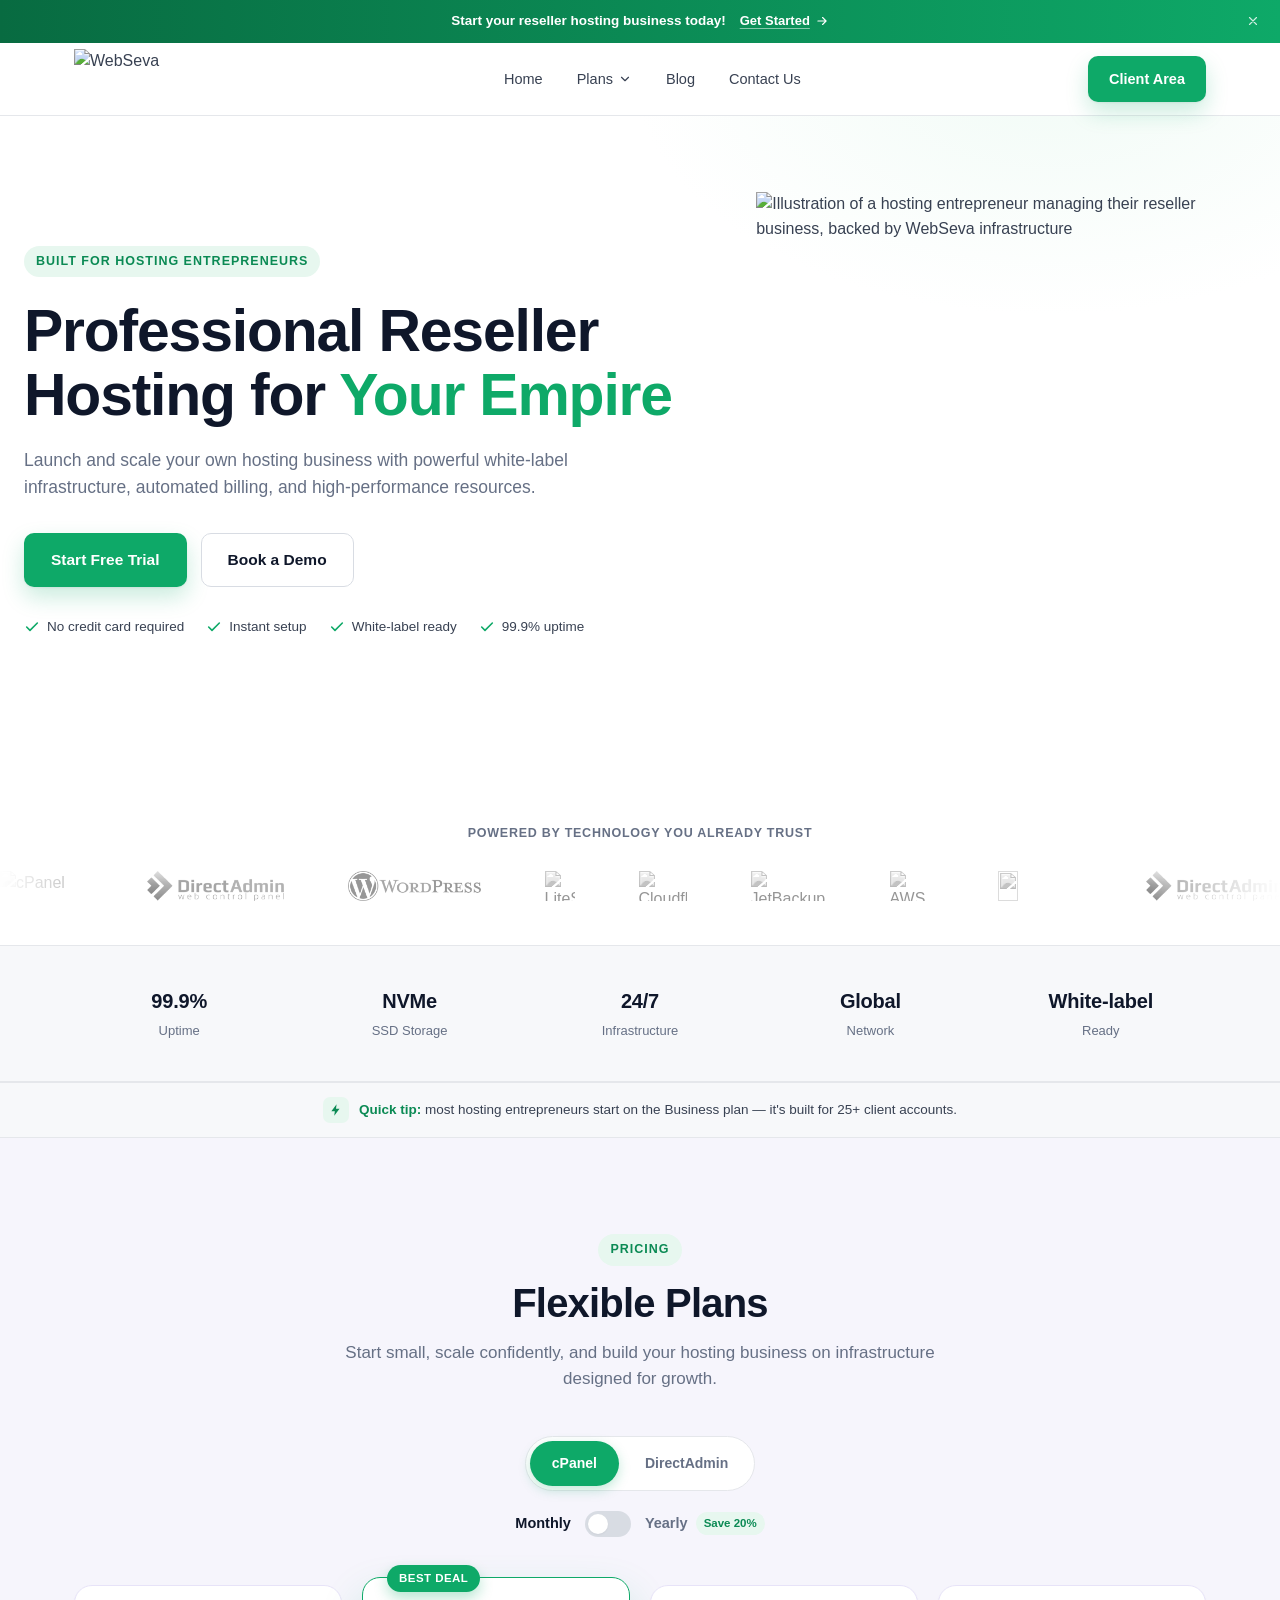
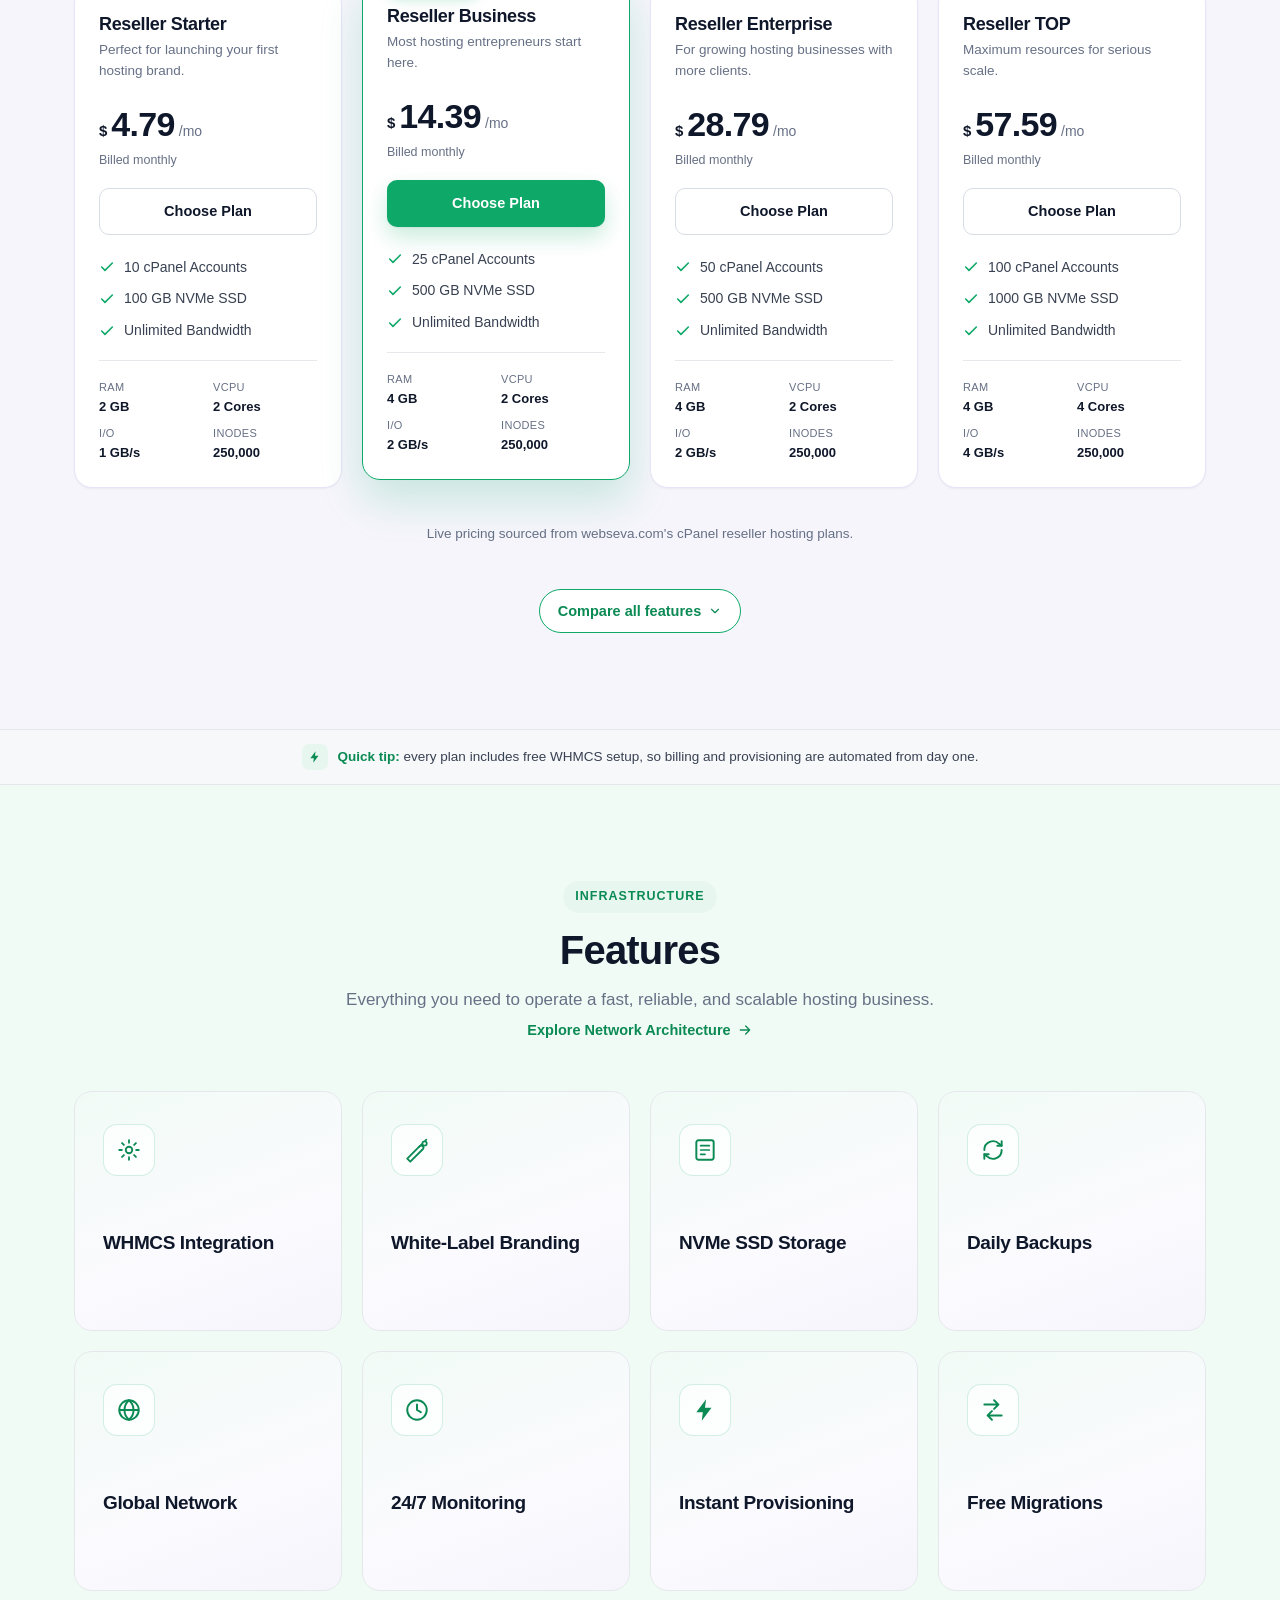
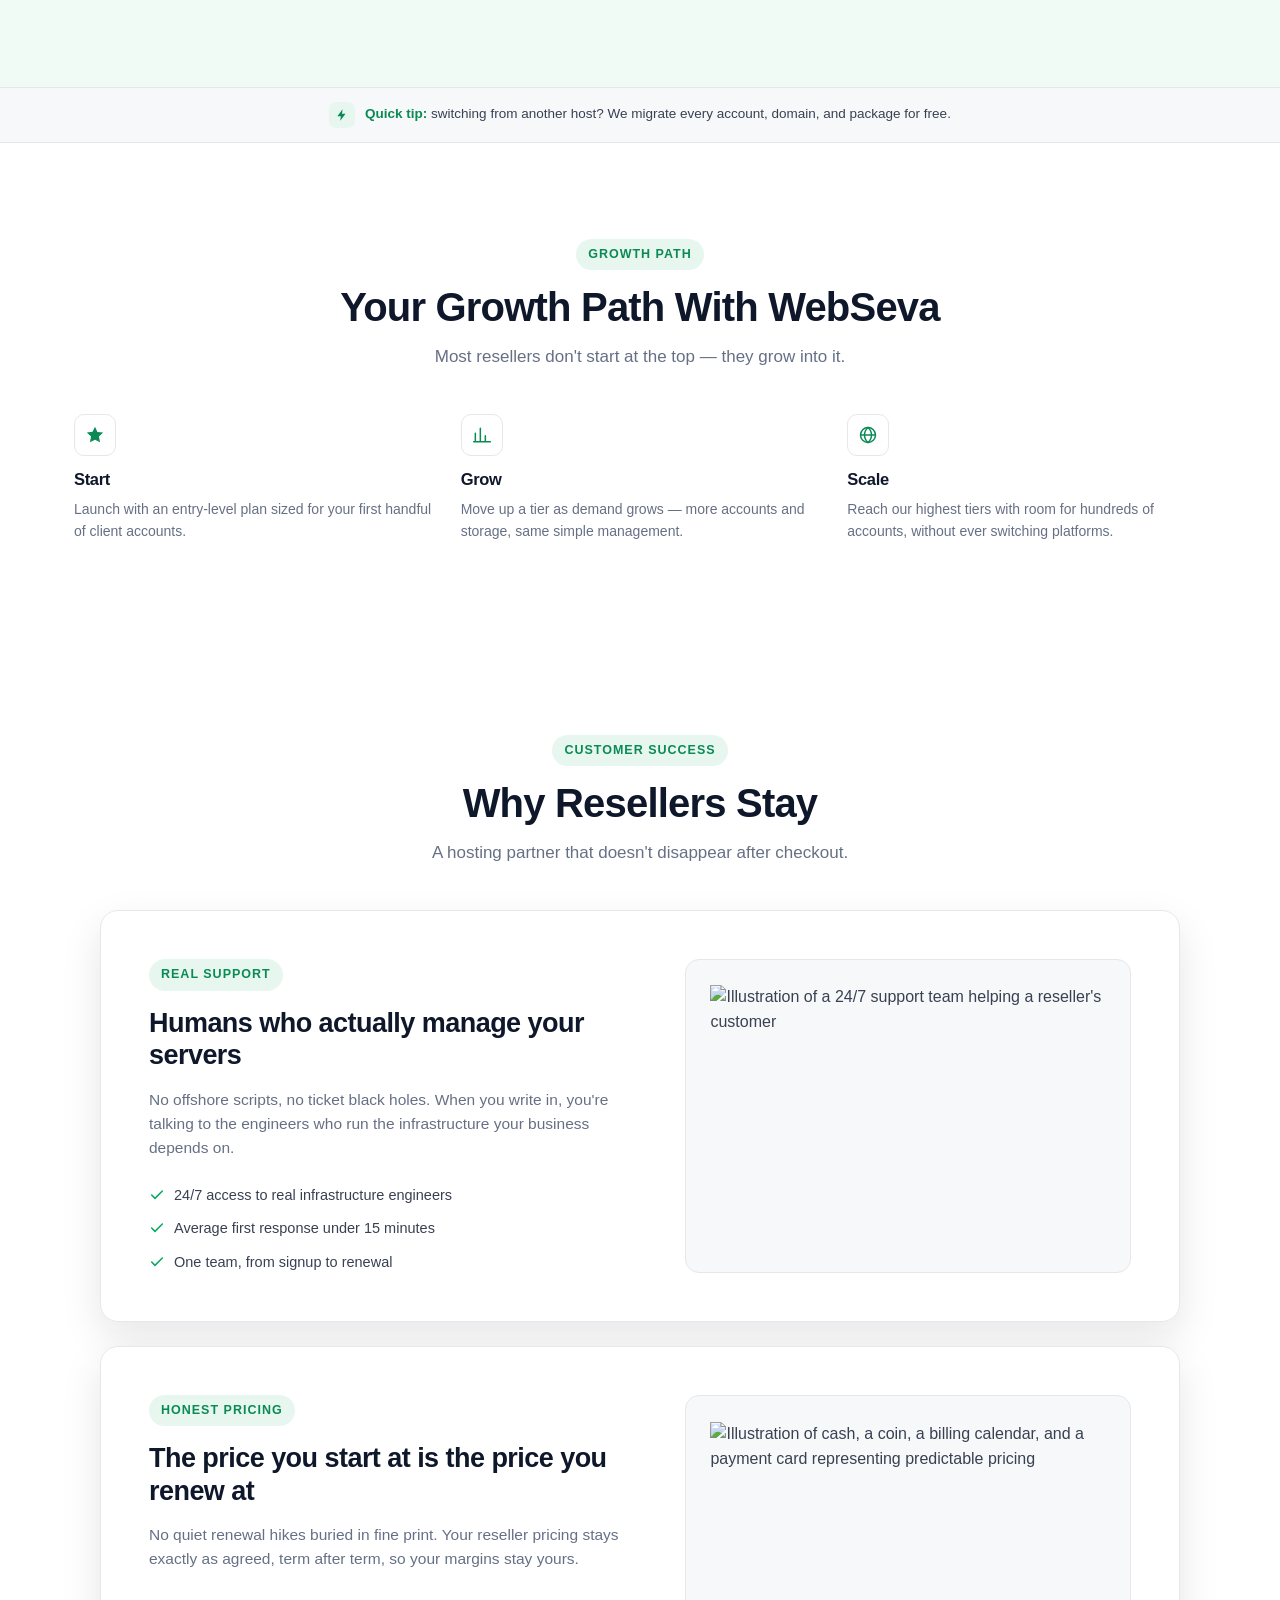
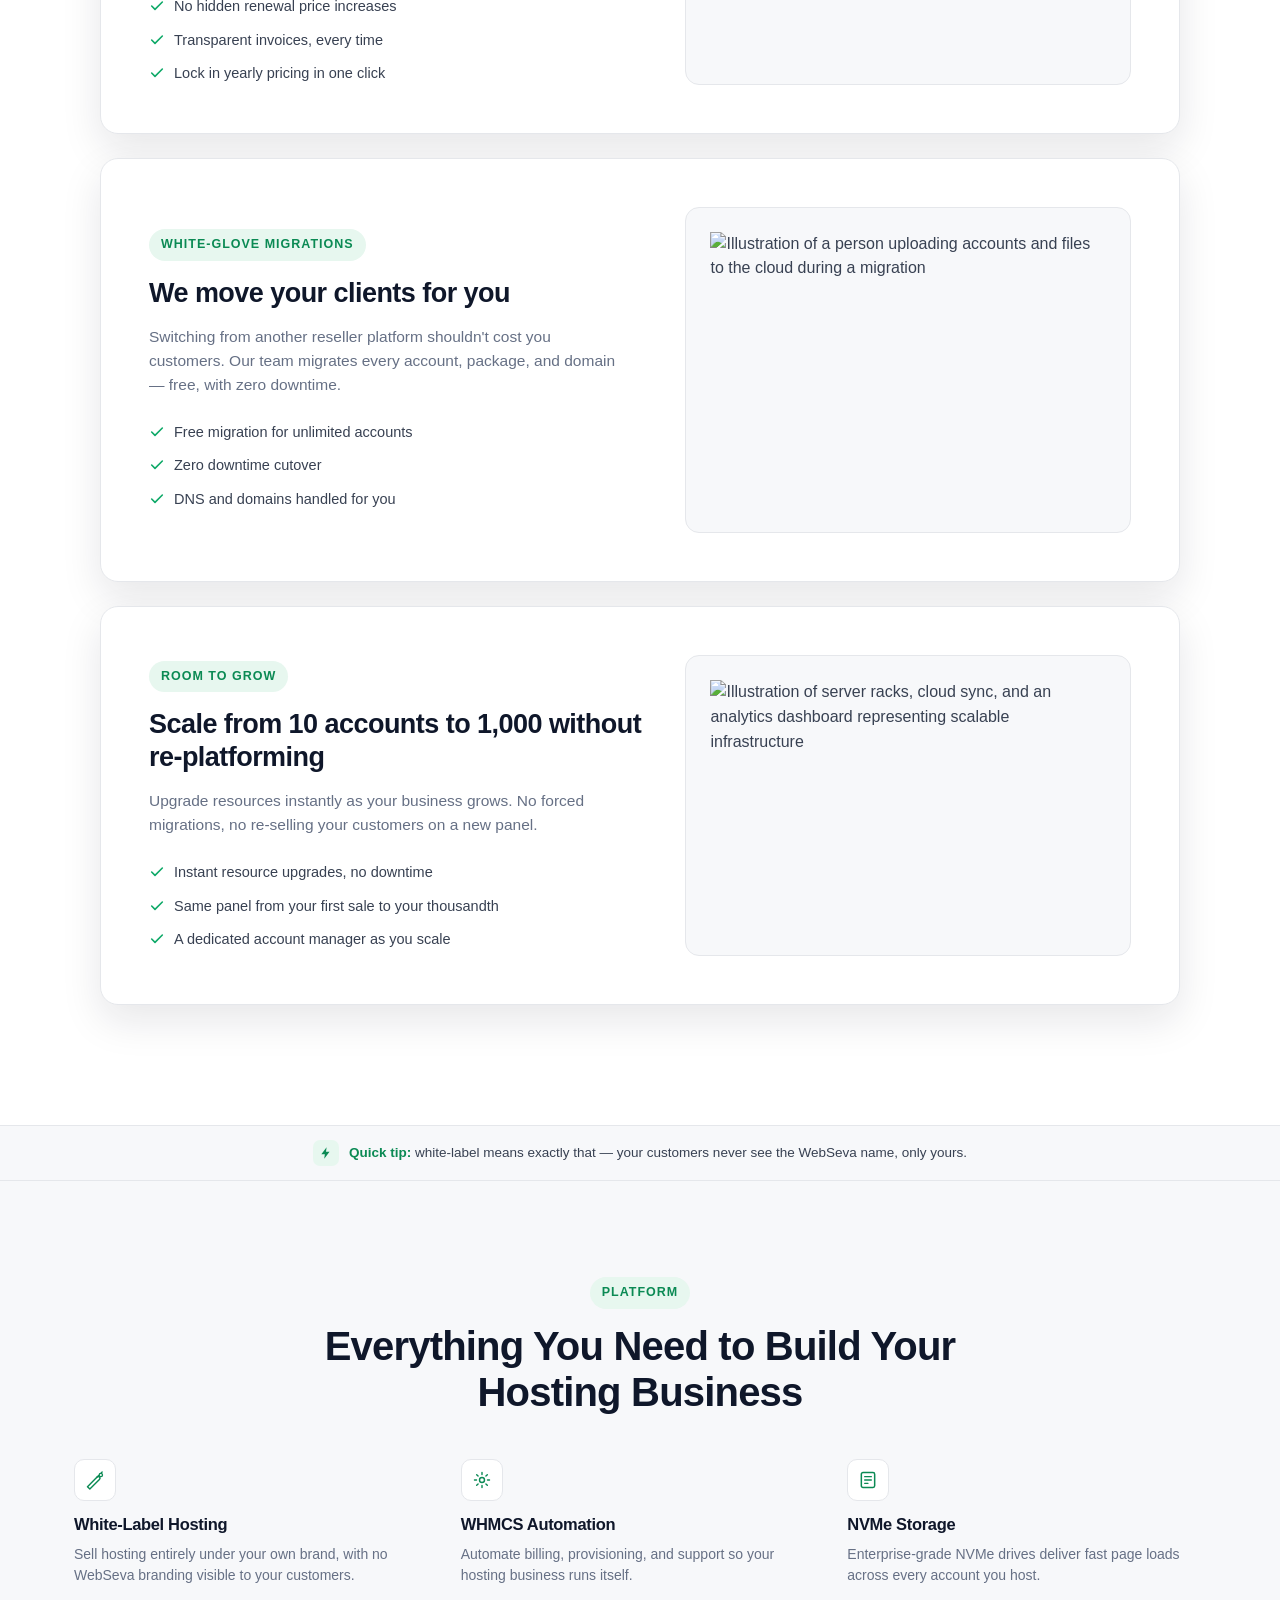
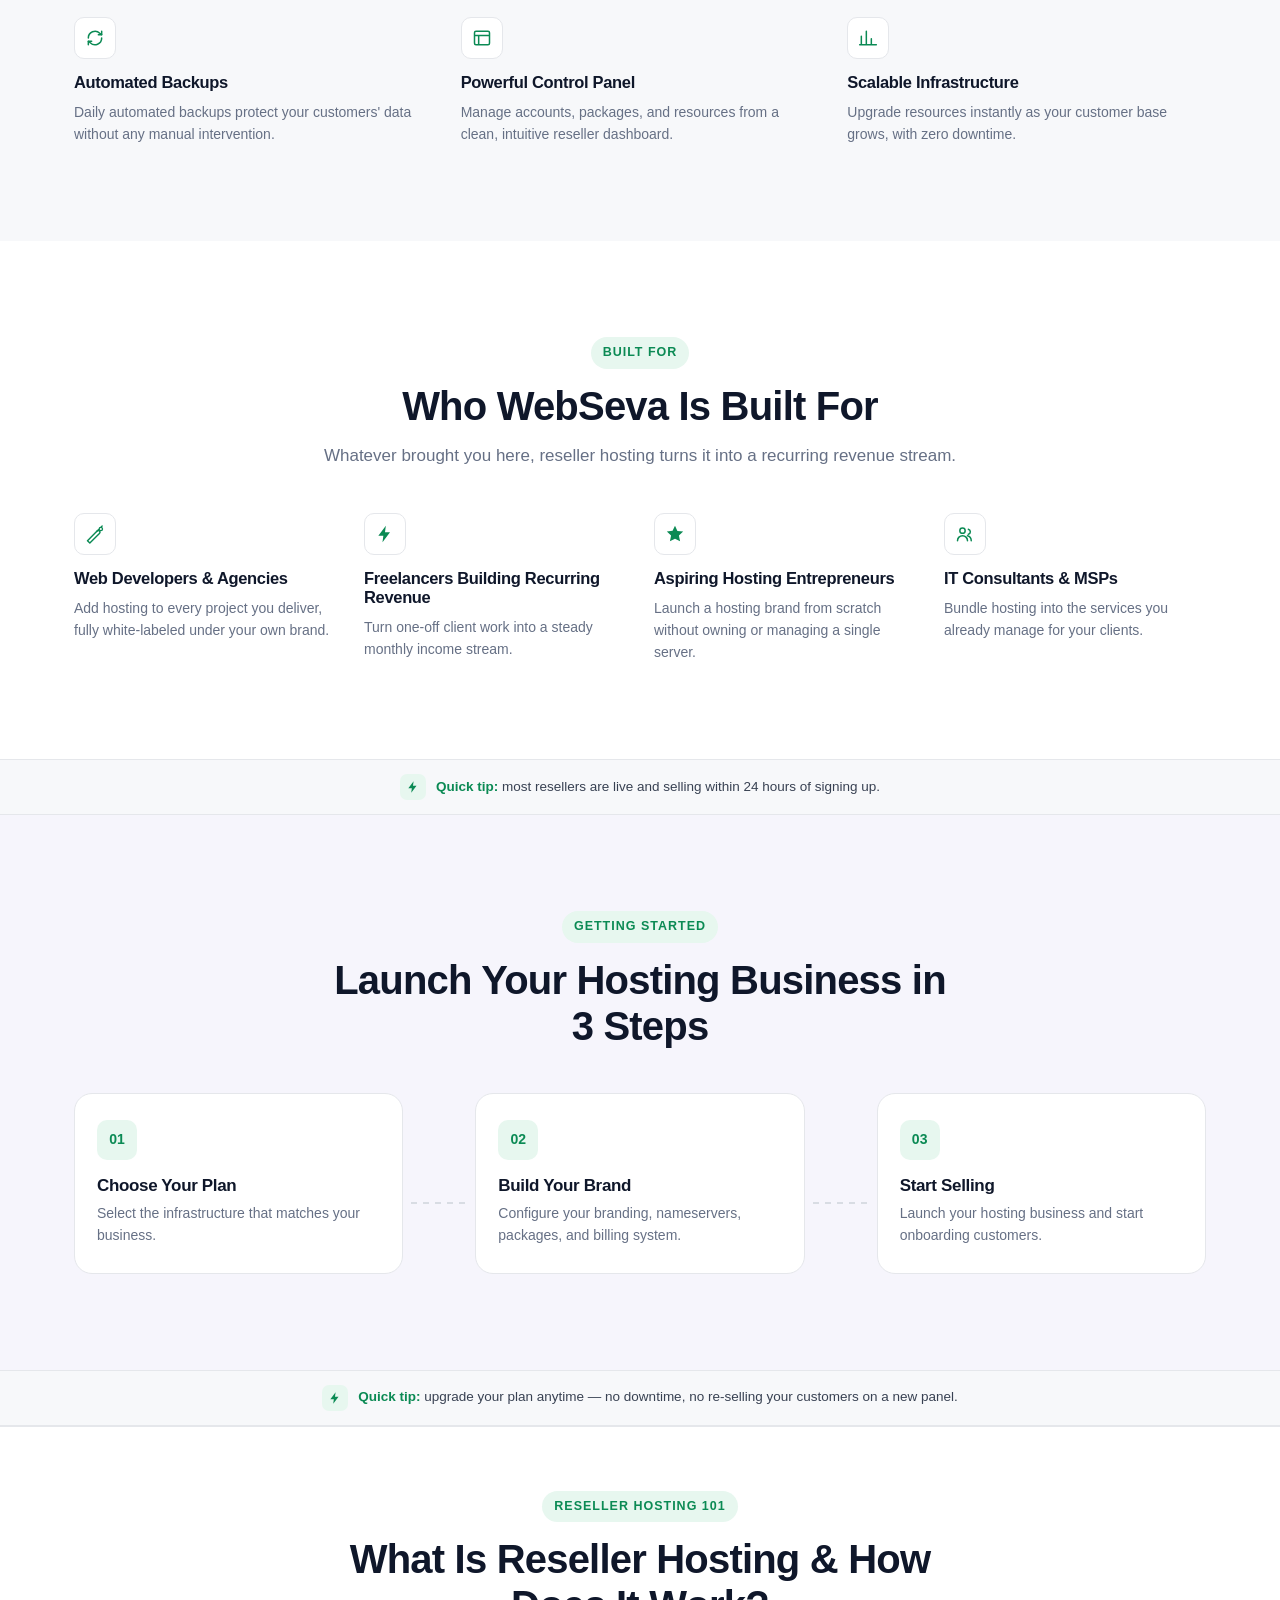
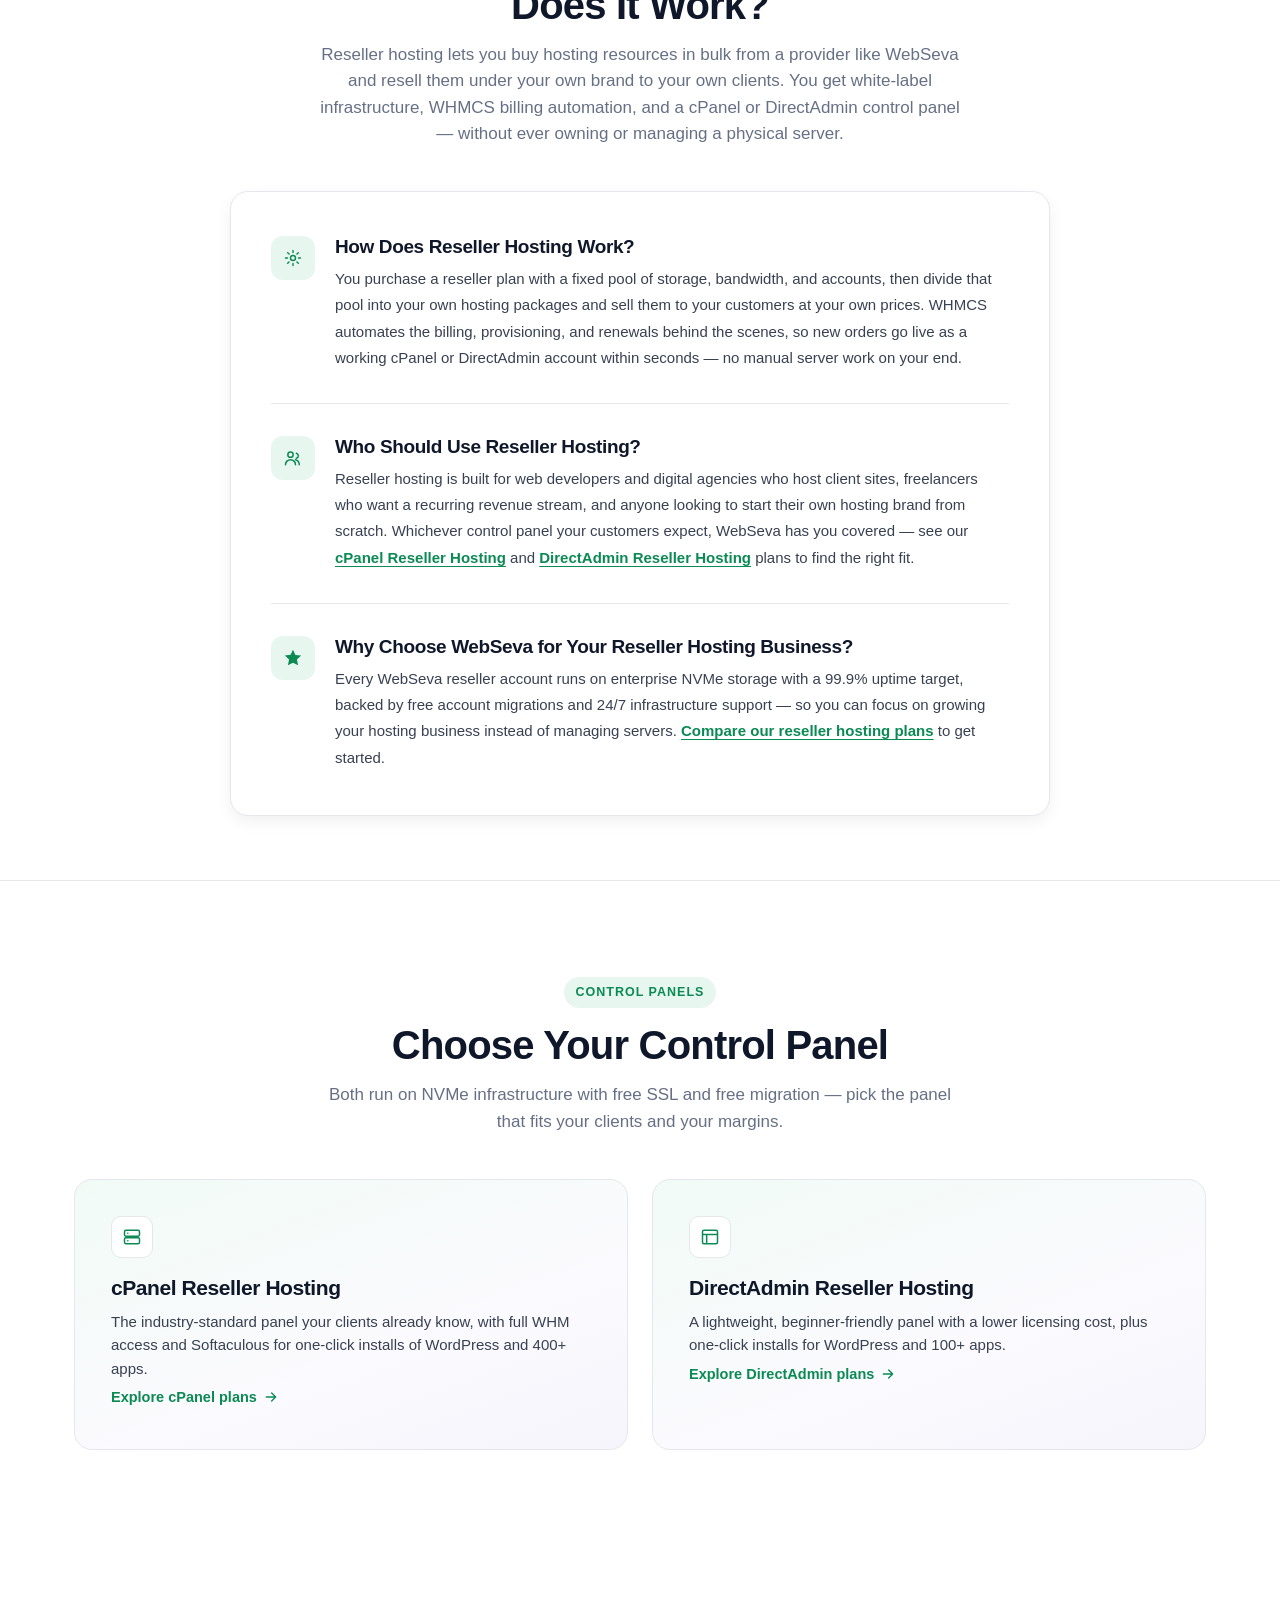
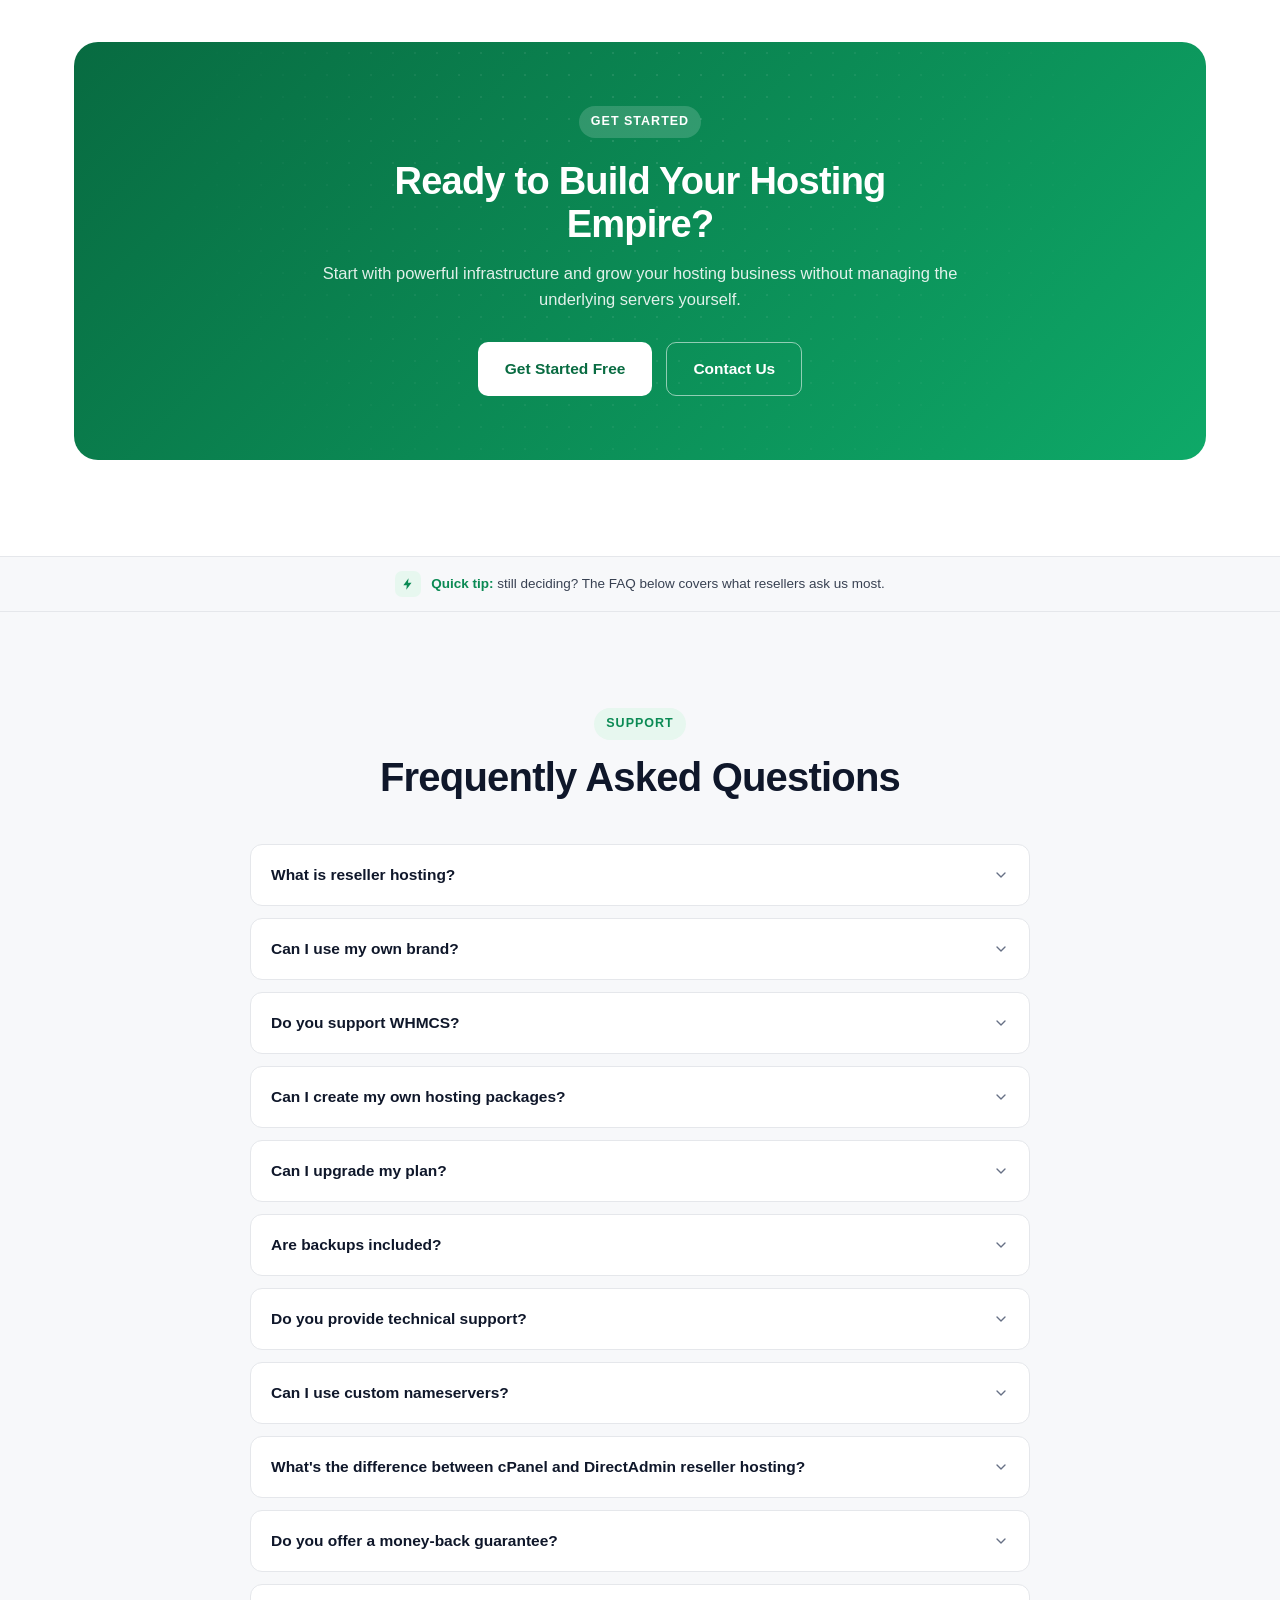
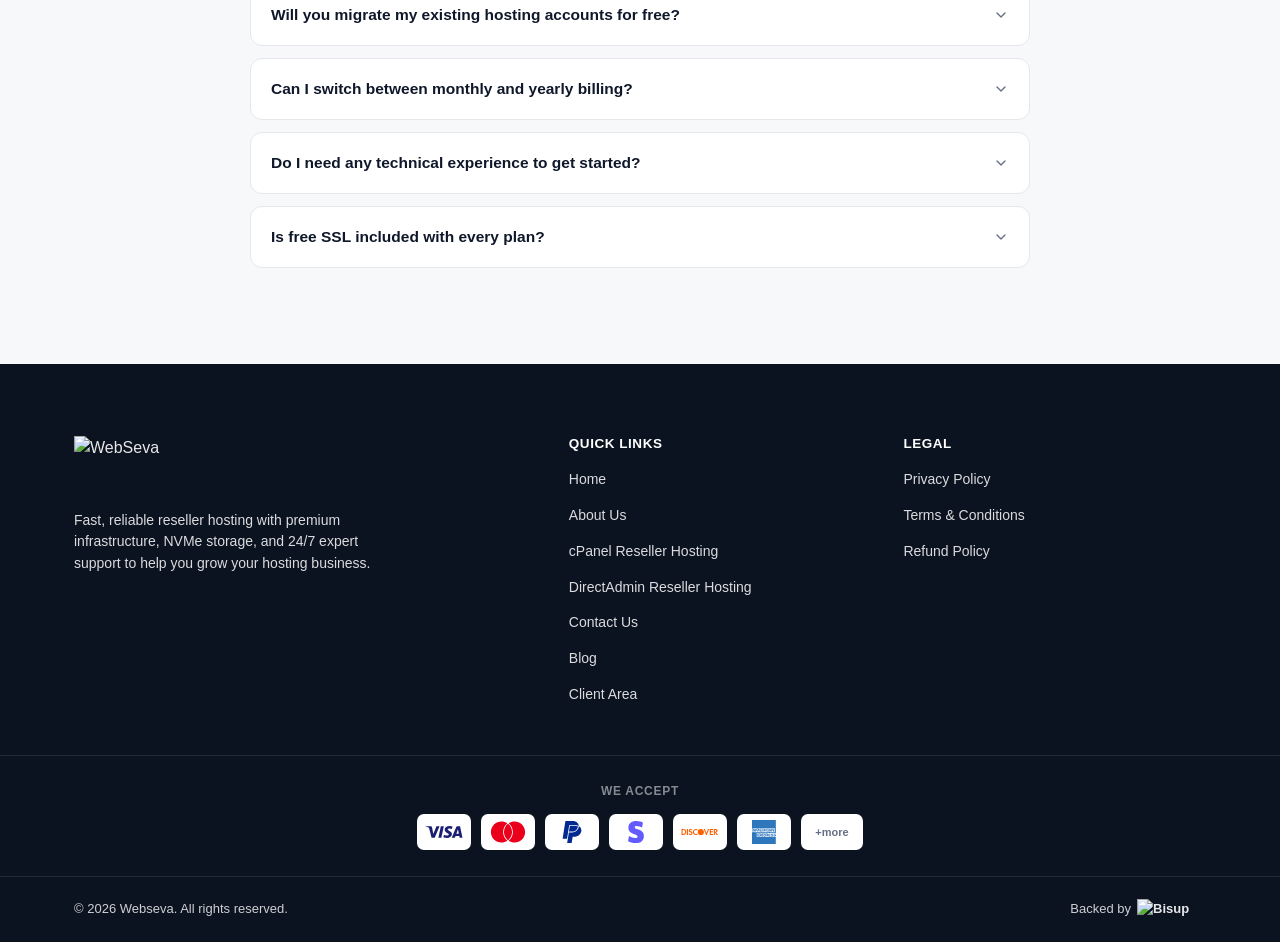
==== commit 0f69777b: "weekly content change and seo fixes" ====
--- a/index.html
+++ b/index.html
@@ -15,13 +15,17 @@
 <meta property="og:title" content="WebSeva — White-Label Reseller Hosting Infrastructure">
 <meta property="og:description" content="Launch and scale your own hosting business with white-label infrastructure, WHMCS automation, and NVMe-powered resources.">
 <meta property="og:url" content="https://webseva.com/">
-<meta property="og:image" content="https://webseva.com/img/hero.png">
+<meta property="og:image" content="https://webseva.com/img/og-home.png">
+<meta property="og:image:width" content="1200">
+<meta property="og:image:height" content="630">
+<meta property="og:image:alt" content="WebSeva — white-label reseller hosting infrastructure">
 
 <!-- Twitter Card -->
 <meta name="twitter:card" content="summary_large_image">
 <meta name="twitter:title" content="WebSeva — White-Label Reseller Hosting Infrastructure">
 <meta name="twitter:description" content="Launch and scale your own hosting business with white-label infrastructure, WHMCS automation, and NVMe-powered resources.">
-<meta name="twitter:image" content="https://webseva.com/img/hero.png">
+<meta name="twitter:image" content="https://webseva.com/img/og-home.png">
+<meta name="twitter:image:alt" content="WebSeva — white-label reseller hosting infrastructure">
 
 <link rel="icon" type="image/x-icon" href="img/favicon/favicon.ico">
 <link rel="icon" type="image/png" sizes="32x32" href="img/favicon/favicon-32x32.png">
@@ -40,10 +44,36 @@
 {
   "@context": "https://schema.org",
   "@type": "Organization",
+  "@id": "https://webseva.com/#organization",
   "name": "WebSeva",
+  "url": "https://webseva.com/",
+  "logo": "https://webseva.com/img/logo.png",
   "description": "WebSeva provides white-label reseller hosting infrastructure with NVMe storage, WHMCS automation, and cPanel accounts for hosting entrepreneurs.",
+  "email": "contact@webseva.com",
+  "address": {
+    "@type": "PostalAddress",
+    "streetAddress": "Durga Bhawan, Anamnagar",
+    "addressLocality": "Kathmandu",
+    "addressCountry": "NP"
+  },
+  "contactPoint": {
+    "@type": "ContactPoint",
+    "contactType": "customer support",
+    "email": "contact@webseva.com",
+    "availableLanguage": "English"
+  }
+}
+</script>
+<script type="application/ld+json">
+{
+  "@context": "https://schema.org",
+  "@type": "WebSite",
+  "@id": "https://webseva.com/#website",
   "url": "https://webseva.com/",
-  "sameAs": []
+  "name": "WebSeva",
+  "publisher": {
+    "@id": "https://webseva.com/#organization"
+  }
 }
 </script>
 <script type="application/ld+json">
@@ -63,7 +93,8 @@
     {"@type": "Question", "name": "Do you offer a money-back guarantee?", "acceptedAnswer": {"@type": "Answer", "text": "Yes, every plan includes a 30-day money-back guarantee, so you can try WebSeva risk-free."}},
     {"@type": "Question", "name": "Will you migrate my existing hosting accounts for free?", "acceptedAnswer": {"@type": "Answer", "text": "Yes. Our team migrates your existing accounts, domains, and websites from your current host for free, with minimal downtime."}},
     {"@type": "Question", "name": "Can I switch between monthly and yearly billing?", "acceptedAnswer": {"@type": "Answer", "text": "Yes — you can switch between monthly and yearly billing anytime from your client area. Paying yearly saves you 17% compared to month-to-month billing."}},
-    {"@type": "Question", "name": "Do I need any technical experience to get started?", "acceptedAnswer": {"@type": "Answer", "text": "No — WHMCS and your chosen control panel (cPanel or DirectAdmin) handle billing, provisioning, and account management automatically, so you can launch a hosting brand without any server administration experience."}}
+    {"@type": "Question", "name": "Do I need any technical experience to get started?", "acceptedAnswer": {"@type": "Answer", "text": "No — WHMCS and your chosen control panel (cPanel or DirectAdmin) handle billing, provisioning, and account management automatically, so you can launch a hosting brand without any server administration experience."}},
+    {"@type": "Question", "name": "Is free SSL included with every plan?", "acceptedAnswer": {"@type": "Answer", "text": "Yes. Every plan includes free SSL certificates that are issued and renewed automatically for each domain you host."}}
   ]
 }
 </script>
@@ -117,7 +148,7 @@
 <header class="site-header" id="siteHeader">
   <div class="container header-inner">
     <a href="#hero" class="logo" aria-label="WebSeva home">
-      <img src="img/logo.png" alt="WebSeva" class="logo-img">
+      <img src="img/logo.png" alt="WebSeva" class="logo-img" width="771" height="324">
     </a>
 
     <nav class="main-nav" id="mainNav" aria-label="Primary">
@@ -161,7 +192,7 @@
      didn't stay pinned full-screen while the page scrolled. -->
 <div class="mobile-drawer" id="mobileDrawer">
   <div class="mobile-drawer-head">
-    <img src="img/logo.png" alt="WebSeva" class="logo-img">
+    <img src="img/logo.png" alt="WebSeva" class="logo-img" width="771" height="324" decoding="async">
     <button class="nav-toggle" id="navClose" aria-label="Close menu">
       <svg width="22" height="22"><use href="#icon-close"/></svg>
     </button>
@@ -201,7 +232,7 @@
     </div>
 
     <div class="hero-visual">
-      <img src="img/hero.png" alt="Illustration of a hosting entrepreneur managing their reseller business, backed by WebSeva infrastructure" class="hero-visual-img">
+      <img src="img/hero.png" alt="Illustration of a hosting entrepreneur managing their reseller business, backed by WebSeva infrastructure" class="hero-visual-img" width="1000" height="1000" fetchpriority="high">
     </div>
   </div>
 </section>
@@ -214,22 +245,22 @@
   <div class="logo-marquee">
     <div class="logo-marquee-track">
       <div class="logo-marquee-group">
-        <img src="img/cpanel.png" alt="cPanel" class="logo-marquee-img">
-        <img src="img/directadmin.png" alt="DirectAdmin" class="logo-marquee-img">
-        <img src="img/wordpress.png" alt="WordPress" class="logo-marquee-img">
-        <img src="img/litespeed.png" alt="LiteSpeed" class="logo-marquee-img">
-        <img src="img/cloudflare.png" alt="Cloudflare" class="logo-marquee-img">
-        <img src="img/jetbackup.png" alt="JetBackup" class="logo-marquee-img">
-        <img src="img/aws.png" alt="AWS" class="logo-marquee-img">
+        <img src="img/cpanel.png" alt="cPanel" class="logo-marquee-img" width="555" height="200" decoding="async">
+        <img src="img/directadmin.png" alt="DirectAdmin" class="logo-marquee-img" width="480" height="105" decoding="async">
+        <img src="img/wordpress.png" alt="WordPress" class="logo-marquee-img" width="480" height="109" decoding="async">
+        <img src="img/litespeed.png" alt="LiteSpeed" class="logo-marquee-img" width="320" height="320" decoding="async">
+        <img src="img/cloudflare.png" alt="Cloudflare" class="logo-marquee-img" width="480" height="300" decoding="async">
+        <img src="img/jetbackup.png" alt="JetBackup" class="logo-marquee-img" width="375" height="150" decoding="async">
+        <img src="img/aws.png" alt="AWS" class="logo-marquee-img" width="713" height="476" decoding="async">
       </div>
       <div class="logo-marquee-group" aria-hidden="true">
-        <img src="img/cpanel.png" alt="" class="logo-marquee-img">
-        <img src="img/directadmin.png" alt="" class="logo-marquee-img">
-        <img src="img/wordpress.png" alt="" class="logo-marquee-img">
-        <img src="img/litespeed.png" alt="" class="logo-marquee-img">
-        <img src="img/cloudflare.png" alt="" class="logo-marquee-img">
-        <img src="img/jetbackup.png" alt="" class="logo-marquee-img">
-        <img src="img/aws.png" alt="" class="logo-marquee-img">
+        <img src="img/cpanel.png" alt="" class="logo-marquee-img" width="555" height="200" decoding="async">
+        <img src="img/directadmin.png" alt="" class="logo-marquee-img" width="480" height="105" decoding="async">
+        <img src="img/wordpress.png" alt="" class="logo-marquee-img" width="480" height="109" decoding="async">
+        <img src="img/litespeed.png" alt="" class="logo-marquee-img" width="320" height="320" decoding="async">
+        <img src="img/cloudflare.png" alt="" class="logo-marquee-img" width="480" height="300" decoding="async">
+        <img src="img/jetbackup.png" alt="" class="logo-marquee-img" width="375" height="150" decoding="async">
+        <img src="img/aws.png" alt="" class="logo-marquee-img" width="713" height="476" decoding="async">
       </div>
     </div>
   </div>
@@ -541,7 +572,7 @@
           </ul>
         </div>
         <div class="stack-visual">
-          <img src="img/card4.png" alt="Illustration of a 24/7 support team helping a reseller's customer" class="stack-visual-img">
+          <img src="img/card4.png" alt="Illustration of a 24/7 support team helping a reseller's customer" class="stack-visual-img" width="1100" height="731" loading="lazy" decoding="async">
         </div>
       </article>
 
@@ -557,7 +588,7 @@
           </ul>
         </div>
         <div class="stack-visual">
-          <img src="img/card1.png" alt="Illustration of cash, a coin, a billing calendar, and a payment card representing predictable pricing" class="stack-visual-img">
+          <img src="img/card1.png" alt="Illustration of cash, a coin, a billing calendar, and a payment card representing predictable pricing" class="stack-visual-img" width="1100" height="656" loading="lazy" decoding="async">
         </div>
       </article>
 
@@ -573,7 +604,7 @@
           </ul>
         </div>
         <div class="stack-visual">
-          <img src="img/card3.png" alt="Illustration of a person uploading accounts and files to the cloud during a migration" class="stack-visual-img">
+          <img src="img/card3.png" alt="Illustration of a person uploading accounts and files to the cloud during a migration" class="stack-visual-img" width="1100" height="769" loading="lazy" decoding="async">
         </div>
       </article>
 
@@ -589,7 +620,7 @@
           </ul>
         </div>
         <div class="stack-visual">
-          <img src="img/card2.png" alt="Illustration of server racks, cloud sync, and an analytics dashboard representing scalable infrastructure" class="stack-visual-img">
+          <img src="img/card2.png" alt="Illustration of server racks, cloud sync, and an analytics dashboard representing scalable infrastructure" class="stack-visual-img" width="1100" height="699" loading="lazy" decoding="async">
         </div>
       </article>
 
@@ -752,6 +783,31 @@
           <h3>Why Choose WebSeva for Your Reseller Hosting Business?</h3>
           <p>Every WebSeva reseller account runs on enterprise NVMe storage with a 99.9% uptime target, backed by free account migrations and 24/7 infrastructure support — so you can focus on growing your hosting business instead of managing servers. <a href="#pricing">Compare our reseller hosting plans</a> to get started.</p>
         </div>
+      </div>
+    </div>
+  </div>
+</section>
+
+<!-- ================= CONTROL PANELS ================= -->
+<section>
+  <div class="container">
+    <div class="section-head">
+      <span class="eyebrow">Control panels</span>
+      <h2>Choose Your Control Panel</h2>
+      <p>Both run on NVMe infrastructure with free SSL and free migration — pick the panel that fits your clients and your margins.</p>
+    </div>
+    <div class="mission-vision-grid">
+      <div class="mission-vision-card">
+        <div class="feature-icon"><svg width="20" height="20"><use href="#icon-server"/></svg></div>
+        <h3>cPanel Reseller Hosting</h3>
+        <p>The industry-standard panel your clients already know, with full WHM access and Softaculous for one-click installs of WordPress and 400+ apps.</p>
+        <a href="cpanel-reseller-hosting.html" class="link-arrow">Explore cPanel plans <svg width="16" height="16"><use href="#icon-arrow-right"/></svg></a>
+      </div>
+      <div class="mission-vision-card">
+        <div class="feature-icon"><svg width="20" height="20"><use href="#icon-panel"/></svg></div>
+        <h3>DirectAdmin Reseller Hosting</h3>
+        <p>A lightweight, beginner-friendly panel with a lower licensing cost, plus one-click installs for WordPress and 100+ apps.</p>
+        <a href="directadmin-reseller-hosting.html" class="link-arrow">Explore DirectAdmin plans <svg width="16" height="16"><use href="#icon-arrow-right"/></svg></a>
       </div>
     </div>
   </div>
@@ -881,6 +937,13 @@
         </button>
         <div class="faq-answer"><p>No — WHMCS and your chosen control panel (cPanel or DirectAdmin) handle billing, provisioning, and account management automatically, so you can launch a hosting brand without any server administration experience.</p></div>
       </div>
+      <div class="faq-item">
+        <button class="faq-question" aria-expanded="false">
+          Is free SSL included with every plan?
+          <svg width="16" height="16"><use href="#icon-chevron-down"/></svg>
+        </button>
+        <div class="faq-answer"><p>Yes. Every plan includes free SSL certificates that are issued and renewed automatically for each domain you host.</p></div>
+      </div>
     </div>
   </div>
 </section>
@@ -892,13 +955,13 @@
   <div class="container footer-top">
     <div class="footer-brand">
       <a href="#hero" class="logo" aria-label="WebSeva home">
-        <img src="img/logo-dark.png" alt="WebSeva" class="footer-logo-img">
+        <img src="img/logo-dark.png" alt="WebSeva" class="footer-logo-img" width="600" height="200" loading="lazy" decoding="async">
       </a>
       <p>Fast, reliable reseller hosting with premium infrastructure, NVMe storage, and 24/7 expert support to help you grow your hosting business.</p>
     </div>
 
     <div class="footer-col">
-      <h4>Quick Links</h4>
+      <h3>Quick Links</h3>
       <ul>
         <li><a href="#hero">Home</a></li>
         <li><a href="about-us.html">About Us</a></li>
@@ -911,7 +974,7 @@
     </div>
 
     <div class="footer-col">
-      <h4>Legal</h4>
+      <h3>Legal</h3>
       <ul>
         <li><a href="legal.html#privacy-policy">Privacy Policy</a></li>
         <li><a href="legal.html#terms-and-conditions">Terms &amp; Conditions</a></li>
@@ -938,7 +1001,7 @@
   <div class="footer-bottom">
     <div class="container footer-bottom-inner">
       <span>© 2026 Webseva. All rights reserved.</span>
-      <span class="footer-tag">Backed by <a href="https://bisup.com" target="_blank" rel="noopener" aria-label="Bisup"><img src="img/bisup-dark.png" alt="Bisup" class="bisup-logo-img"></a></span>
+      <span class="footer-tag">Backed by <a href="https://bisup.com" target="_blank" rel="noopener" aria-label="Bisup"><img src="img/bisup-dark.png" alt="Bisup" class="bisup-logo-img" width="300" height="87" loading="lazy" decoding="async"></a></span>
     </div>
   </div>
 </footer>
--- a/css/styles.css
+++ b/css/styles.css
@@ -0,0 +1,1404 @@
+/* =========================================================
+   WebSeva — Reseller Hosting Landing Page
+   Design tokens + components
+   ========================================================= */
+
+:root {
+  /* Brand */
+  --color-primary: #0EA968;
+  --color-primary-dark: #0B8A54;
+  --color-primary-darker: #086B41;
+  --color-primary-light: #E7F7EF;
+  --color-primary-lighter: #F1FBF6;
+  --color-primary-ring: rgba(14, 169, 104, 0.16);
+
+  /* Neutrals */
+  --color-ink: #0B1220;
+  --color-heading: #0F172A;
+  --color-text: #384152;
+  --color-muted: #667085;
+  --color-white: #FFFFFF;
+  --color-surface: #F7F8FA;
+  --color-lavender: #F6F5FC;
+  --color-lavender-strong: #EFEDFA;
+  --color-lavender-border: #E7E3F8;
+  --color-border: #E5E7EB;
+  --color-border-strong: #D8DCE3;
+
+  /* Shadows */
+  --shadow-sm: 0 1px 2px rgba(16, 24, 40, 0.05);
+  --shadow-md: 0 6px 16px rgba(16, 24, 40, 0.06);
+  --shadow-lg: 0 16px 40px rgba(16, 24, 40, 0.10);
+  --shadow-green: 0 20px 44px rgba(14, 169, 104, 0.20);
+
+  /* Radius */
+  --radius-sm: 8px;
+  --radius-md: 12px;
+  --radius-lg: 18px;
+  --radius-full: 999px;
+
+  /* Layout */
+  --container-w: 1180px;
+  --gutter: 24px;
+
+  /* Motion */
+  --ease: cubic-bezier(0.22, 1, 0.36, 1);
+}
+
+/* ---------------- Reset ---------------- */
+*, *::before, *::after { box-sizing: border-box; }
+* { margin: 0; }
+/* overflow-x is intentionally set on html only, not body — setting it on
+   body as well turns body into a second scroll container, which breaks
+   position: sticky for every sticky element on the page (the header,
+   the stacked cards, etc. stop sticking because their nearest scrolling
+   ancestor is no longer the viewport). */
+html { scroll-behavior: smooth; overflow-x: hidden; }
+body {
+  font-family: 'Inter', -apple-system, BlinkMacSystemFont, 'Segoe UI', sans-serif;
+  color: var(--color-text);
+  background: var(--color-white);
+  line-height: 1.55;
+  -webkit-font-smoothing: antialiased;
+  text-rendering: optimizeLegibility;
+}
+img, svg { display: block; max-width: 100%; }
+a { color: inherit; text-decoration: none; }
+ul { list-style: none; padding: 0; }
+button { font: inherit; color: inherit; background: none; border: none; cursor: pointer; }
+h1, h2, h3, h4 { color: var(--color-heading); font-weight: 700; line-height: 1.15; letter-spacing: -0.02em; }
+table { border-collapse: collapse; }
+
+.container {
+  max-width: var(--container-w);
+  margin-inline: auto;
+  padding-inline: var(--gutter);
+}
+
+@media (max-width: 640px) {
+  :root { --gutter: 20px; }
+}
+
+/* Scroll reveal */
+[data-reveal] { opacity: 1; }
+.reveal-ready [data-reveal] {
+  opacity: 0;
+  transform: translateY(18px);
+  transition: opacity 0.6s var(--ease), transform 0.6s var(--ease);
+}
+.reveal-ready [data-reveal].in-view {
+  opacity: 1;
+  transform: translateY(0);
+}
+
+/* ---------------- Buttons ---------------- */
+.btn {
+  display: inline-flex;
+  align-items: center;
+  justify-content: center;
+  gap: 8px;
+  padding: 11px 20px;
+  border-radius: 10px;
+  font-weight: 600;
+  font-size: 14.5px;
+  white-space: nowrap;
+  transition: background 0.2s var(--ease), color 0.2s var(--ease), border-color 0.2s var(--ease), transform 0.2s var(--ease), box-shadow 0.2s var(--ease);
+  border: 1px solid transparent;
+}
+.btn:active { transform: translateY(1px); }
+.btn-block { width: 100%; }
+.btn-lg { padding: 14px 26px; font-size: 15.5px; }
+
+.btn-primary {
+  background: var(--color-primary);
+  color: #fff;
+  box-shadow: 0 1px 2px rgba(16,24,40,.05), 0 10px 22px rgba(14,169,104,.22);
+}
+.btn-primary:hover { background: var(--color-primary-dark); box-shadow: 0 12px 26px rgba(14,169,104,.30); }
+
+.btn-outline {
+  background: var(--color-white);
+  color: var(--color-heading);
+  border-color: var(--color-border-strong);
+}
+.btn-outline:hover { border-color: var(--color-primary); color: var(--color-primary-dark); }
+
+.btn-ghost {
+  color: var(--color-text);
+}
+.btn-ghost:hover { color: var(--color-primary-dark); }
+
+.btn-white {
+  background: #fff;
+  color: var(--color-primary-darker);
+}
+.btn-white:hover { background: #EFFDF6; }
+
+.btn-outline-white {
+  background: transparent;
+  color: #fff;
+  border-color: rgba(255,255,255,0.55);
+}
+.btn-outline-white:hover { background: rgba(255,255,255,0.12); border-color: #fff; }
+
+/* ---------------- Section basics ---------------- */
+section { padding-block: 96px; }
+@media (max-width: 900px) { section { padding-block: 72px; } }
+@media (max-width: 560px) { section { padding-block: 56px; } }
+
+.section-head { max-width: 640px; margin-inline: auto; margin-bottom: 44px; text-align: center; }
+.section-head h2 { font-size: clamp(28px, 4vw, 40px); margin-bottom: 14px; }
+.section-head p { color: var(--color-muted); font-size: 17px; }
+.section-head p a { color: var(--color-primary-dark); font-weight: 600; text-decoration: underline; text-underline-offset: 3px; }
+
+/* "Included with every plan" checklist */
+.included-grid {
+  display: grid;
+  grid-template-columns: repeat(4, 1fr);
+  gap: 14px;
+}
+.included-item {
+  display: flex;
+  align-items: flex-start;
+  gap: 10px;
+  padding: 16px 18px;
+  background: #fff;
+  border: 1px solid var(--color-border);
+  border-radius: var(--radius-md);
+  font-size: 14.5px;
+  font-weight: 600;
+  color: var(--color-heading);
+  line-height: 1.4;
+}
+.included-item svg { flex-shrink: 0; margin-top: 1px; color: var(--color-primary-dark); }
+@media (max-width: 900px) { .included-grid { grid-template-columns: repeat(2, 1fr); } }
+@media (max-width: 460px) { .included-grid { grid-template-columns: 1fr; } }
+
+.link-arrow {
+  display: inline-flex;
+  align-items: center;
+  gap: 6px;
+  font-weight: 600;
+  font-size: 14.5px;
+  color: var(--color-primary-dark);
+  margin-top: 6px;
+  padding-bottom: 4px;
+  border-bottom: 1px solid transparent;
+  transition: border-color 0.2s var(--ease), gap 0.2s var(--ease);
+}
+.link-arrow:hover { border-color: currentColor; gap: 9px; }
+
+.eyebrow {
+  display: inline-block;
+  font-size: 12.5px;
+  font-weight: 700;
+  letter-spacing: 0.08em;
+  text-transform: uppercase;
+  color: var(--color-primary-dark);
+  background: var(--color-primary-light);
+  padding: 6px 12px;
+  border-radius: var(--radius-full);
+  margin-bottom: 22px;
+}
+.section-head .eyebrow { margin-bottom: 14px; }
+.cta-content .eyebrow { background: rgba(255,255,255,0.16); color: #fff; }
+
+.text-accent { color: var(--color-primary); }
+
+/* Quick-tip divider strip between sections */
+.tip-strip {
+  background: var(--color-surface);
+  border-top: 1px solid var(--color-border);
+  border-bottom: 1px solid var(--color-border);
+  padding-block: 14px;
+}
+.tip-strip-inner {
+  display: flex;
+  align-items: center;
+  justify-content: center;
+  gap: 10px;
+  text-align: center;
+  flex-wrap: wrap;
+}
+.tip-strip-icon {
+  width: 26px;
+  height: 26px;
+  border-radius: 7px;
+  background: var(--color-primary-light);
+  color: var(--color-primary-dark);
+  display: flex;
+  align-items: center;
+  justify-content: center;
+  flex-shrink: 0;
+}
+.tip-strip p { font-size: 13.5px; color: var(--color-text); font-weight: 500; }
+.tip-strip strong { color: var(--color-primary-dark); font-weight: 700; }
+@media (max-width: 560px) {
+  .tip-strip p { font-size: 13px; }
+}
+
+/* =========================================================
+   SITE-TOP WRAPPER — banner + header stick together as one unit
+   ========================================================= */
+.site-top {
+  position: sticky;
+  top: 0;
+  z-index: 100;
+}
+
+/* =========================================================
+   PROMO BANNER
+   ========================================================= */
+.promo-banner {
+  position: relative;
+  background: linear-gradient(90deg, var(--color-primary-darker), var(--color-primary));
+  color: #fff;
+  padding: 11px 46px;
+  text-align: center;
+  transition: max-height 0.25s var(--ease), padding 0.25s var(--ease), opacity 0.2s var(--ease);
+  overflow: hidden;
+}
+.promo-banner.is-hidden {
+  max-height: 0;
+  padding-block: 0;
+  opacity: 0;
+  pointer-events: none;
+}
+.promo-banner-inner {
+  display: flex;
+  align-items: center;
+  justify-content: center;
+  flex-wrap: wrap;
+  gap: 6px 14px;
+}
+.promo-banner-inner p { font-size: 13.5px; font-weight: 600; display: inline-flex; align-items: center; gap: 8px; }
+.promo-banner-cta {
+  display: inline-flex;
+  align-items: center;
+  gap: 5px;
+  font-size: 13px;
+  font-weight: 700;
+  color: #fff;
+  text-decoration: underline;
+  text-underline-offset: 3px;
+  text-decoration-color: rgba(255, 255, 255, 0.5);
+  transition: text-decoration-color 0.2s var(--ease), gap 0.2s var(--ease);
+}
+.promo-banner-cta:hover { text-decoration-color: #fff; gap: 8px; }
+.promo-banner-close {
+  position: absolute;
+  right: 14px;
+  top: 50%;
+  transform: translateY(-50%);
+  width: 26px;
+  height: 26px;
+  border-radius: 7px;
+  display: flex;
+  align-items: center;
+  justify-content: center;
+  color: rgba(255, 255, 255, 0.8);
+  transition: background 0.2s var(--ease), color 0.2s var(--ease);
+  flex-shrink: 0;
+}
+.promo-banner-close:hover { background: rgba(255, 255, 255, 0.16); color: #fff; }
+
+@media (max-width: 560px) {
+  .promo-banner { padding: 10px 42px; }
+  .promo-banner-inner p { font-size: 12.5px; }
+  .promo-banner-cta { font-size: 12.5px; }
+}
+
+/* =========================================================
+   HEADER
+   ========================================================= */
+.site-header {
+  position: relative;
+  background: rgba(255,255,255,0.82);
+  backdrop-filter: saturate(180%) blur(14px);
+  -webkit-backdrop-filter: saturate(180%) blur(14px);
+  border-bottom: 1px solid var(--color-border);
+  transition: background 0.25s var(--ease), border-color 0.25s var(--ease), box-shadow 0.25s var(--ease);
+}
+.site-header.is-scrolled {
+  background: rgba(255,255,255,0.96);
+  border-bottom-color: var(--color-border-strong);
+  box-shadow: 0 4px 16px rgba(16,24,40,0.05);
+}
+
+.header-inner {
+  display: flex;
+  align-items: center;
+  justify-content: space-between;
+  gap: 24px;
+  height: 72px;
+}
+
+.logo { display: inline-flex; align-items: center; gap: 9px; }
+.logo-img { height: 60px; width: auto; display: block; }
+.logo-mark {
+  display: inline-flex;
+  align-items: center;
+  justify-content: center;
+  width: 32px;
+  height: 32px;
+  border-radius: 9px;
+  background: linear-gradient(155deg, var(--color-primary), var(--color-primary-darker));
+}
+.logo-text { font-size: 20px; font-weight: 800; color: var(--color-ink); letter-spacing: -0.02em; }
+.logo-accent { color: var(--color-primary); }
+
+.main-nav ul { display: flex; align-items: center; gap: 6px; }
+.nav-link {
+  display: inline-flex;
+  align-items: center;
+  gap: 5px;
+  padding: 9px 14px;
+  border-radius: 8px;
+  font-size: 14.5px;
+  font-weight: 500;
+  color: var(--color-text);
+  transition: background 0.2s var(--ease), color 0.2s var(--ease);
+}
+.nav-link:hover { background: var(--color-surface); color: var(--color-heading); }
+.chev { transition: transform 0.2s var(--ease); }
+
+.has-dropdown { position: relative; }
+.dropdown-menu {
+  position: absolute;
+  top: calc(100% + 10px);
+  left: 0;
+  width: 300px;
+  background: #fff;
+  border: 1px solid var(--color-border);
+  border-radius: var(--radius-md);
+  box-shadow: var(--shadow-lg);
+  padding: 10px;
+  opacity: 0;
+  visibility: hidden;
+  transform: translateY(6px);
+  transition: opacity 0.18s var(--ease), transform 0.18s var(--ease), visibility 0.18s;
+}
+.has-dropdown:hover .dropdown-menu,
+.has-dropdown:focus-within .dropdown-menu {
+  opacity: 1; visibility: visible; transform: translateY(0);
+}
+.has-dropdown:hover .chev { transform: rotate(180deg); }
+.dropdown-menu a {
+  display: flex;
+  align-items: flex-start;
+  gap: 12px;
+  padding: 9px 10px;
+  border-radius: 8px;
+  color: var(--color-primary-dark);
+}
+.dropdown-menu a:hover { background: var(--color-primary-lighter); }
+.dropdown-menu a strong { display: block; font-size: 14px; color: var(--color-heading); font-weight: 600; }
+.dropdown-menu a small { display: block; font-size: 12.5px; color: var(--color-muted); margin-top: 1px; }
+
+.header-actions { display: flex; align-items: center; gap: 10px; }
+.nav-toggle {
+  display: none;
+  align-items: center;
+  justify-content: center;
+  width: 44px; height: 44px;
+  border-radius: 9px;
+  color: var(--color-heading);
+}
+.nav-toggle:hover { background: var(--color-surface); }
+
+/* Mobile drawer */
+.mobile-drawer {
+  position: fixed;
+  top: 0; right: 0;
+  height: 100dvh;
+  width: min(340px, 88vw);
+  background: #fff;
+  z-index: 200;
+  transform: translateX(100%);
+  transition: transform 0.3s var(--ease);
+  box-shadow: -20px 0 50px rgba(16,24,40,0.14);
+  display: flex;
+  flex-direction: column;
+  padding: 20px;
+}
+.mobile-drawer.is-open { transform: translateX(0); }
+.mobile-drawer-head { display: flex; align-items: center; justify-content: space-between; margin-bottom: 24px; }
+.mobile-nav-list { display: flex; flex-direction: column; gap: 2px; flex: 1; }
+.mobile-nav-list a {
+  display: block; padding: 13px 8px; font-size: 16px; font-weight: 600;
+  color: var(--color-heading); border-bottom: 1px solid var(--color-border);
+}
+.mobile-drawer-actions { display: flex; flex-direction: column; gap: 10px; padding-top: 16px; }
+
+.drawer-backdrop {
+  position: fixed; inset: 0; background: rgba(11,18,32,0.42);
+  z-index: 190; opacity: 0; visibility: hidden; transition: opacity 0.3s var(--ease), visibility 0.3s;
+}
+.drawer-backdrop.is-open { opacity: 1; visibility: visible; }
+
+@media (max-width: 900px) {
+  .main-nav { display: none; }
+  .nav-toggle { display: inline-flex; }
+}
+@media (min-width: 901px) {
+  .mobile-drawer, .drawer-backdrop { display: none; }
+}
+
+/* =========================================================
+   HERO
+   ========================================================= */
+.hero {
+  padding-top: 76px;
+  padding-bottom: 88px;
+  background:
+    radial-gradient(700px 420px at 82% -8%, var(--color-primary-lighter), transparent 60%),
+    #fff;
+}
+/* Hero gets a wider content area than the rest of the site so long
+   headlines have more room to breathe before wrapping onto extra lines. */
+.hero .container { max-width: 1280px; }
+.hero-grid {
+  display: grid;
+  grid-template-columns: 1.15fr 0.85fr;
+  gap: 56px;
+  align-items: center;
+}
+
+/* Dedicated load-in animation for the hero's left column only. A pure CSS
+   keyframe animation (rather than the JS/IntersectionObserver-driven
+   [data-reveal] system used elsewhere) so it reliably plays on first paint —
+   above-the-fold elements are already inside the viewport when the observer
+   attaches, so the opacity:0 starting frame is never actually painted. */
+.hero-copy {
+  opacity: 0;
+  animation: hero-copy-in 0.7s var(--ease) 0.12s both;
+}
+@keyframes hero-copy-in {
+  from { opacity: 0; transform: translateY(22px); }
+  to { opacity: 1; transform: translateY(0); }
+}
+@media (prefers-reduced-motion: reduce) {
+  .hero-copy { animation: none; opacity: 1; }
+}
+
+.hero-copy h1 {
+  font-size: clamp(38px, 4.6vw, 60px);
+  line-height: 1.08;
+  margin-bottom: 20px;
+}
+.hero-sub {
+  font-size: 17.5px;
+  color: var(--color-muted);
+  max-width: 580px;
+  margin-bottom: 32px;
+}
+.hero-cta { display: flex; gap: 14px; flex-wrap: wrap; margin-bottom: 30px; }
+
+.trust-inline {
+  display: flex;
+  flex-wrap: wrap;
+  gap: 10px 22px;
+}
+.trust-inline li {
+  display: inline-flex;
+  align-items: center;
+  gap: 7px;
+  font-size: 13.5px;
+  font-weight: 500;
+  color: var(--color-text);
+}
+.trust-inline svg { color: var(--color-primary); flex-shrink: 0; }
+
+.trust-inline--center { justify-content: center; gap: 12px 34px; }
+.trust-inline--center li { font-size: 14px; font-weight: 600; }
+
+/* --- Hero visual / dashboard --- */
+.hero-visual { position: relative; }
+.hero-visual-img { width: 100%; max-width: 500px; height: auto; display: block; margin-inline: auto; }
+
+/* =========================================================
+   LOGO MARQUEE — auto-scrolling technology partner logos
+   ========================================================= */
+.logo-marquee-section { padding-block: 44px; background: #fff; }
+.logo-marquee-label {
+  text-align: center;
+  font-size: 12.5px;
+  font-weight: 700;
+  letter-spacing: 0.06em;
+  text-transform: uppercase;
+  color: var(--color-muted);
+  margin-bottom: 28px;
+}
+.logo-marquee {
+  overflow: hidden;
+  width: 100%;
+  -webkit-mask-image: linear-gradient(90deg, transparent, #000 10%, #000 90%, transparent);
+  mask-image: linear-gradient(90deg, transparent, #000 10%, #000 90%, transparent);
+}
+.logo-marquee-track {
+  display: flex;
+  width: max-content;
+  animation: logo-marquee-scroll 32s linear infinite;
+}
+.logo-marquee:hover .logo-marquee-track { animation-play-state: paused; }
+.logo-marquee-group { display: flex; align-items: center; gap: 64px; margin-right: 64px; }
+.logo-marquee-img {
+  height: 30px;
+  width: auto;
+  filter: grayscale(100%);
+  opacity: 0.55;
+  transition: opacity 0.2s var(--ease);
+}
+.logo-marquee-img:hover { opacity: 0.9; }
+
+@keyframes logo-marquee-scroll {
+  from { transform: translateX(0); }
+  to { transform: translateX(-50%); }
+}
+@media (prefers-reduced-motion: reduce) {
+  .logo-marquee-track { animation: none; }
+  .logo-marquee { overflow-x: auto; }
+}
+@media (max-width: 560px) {
+  .logo-marquee-img { height: 24px; }
+  .logo-marquee-group { gap: 44px; margin-right: 44px; }
+}
+@media (max-width: 1024px) {
+  .hero-grid { grid-template-columns: 1fr; }
+  .hero-visual { max-width: 400px; margin-inline: auto; order: 2; margin-top: 12px; }
+  .hero-copy { order: 1; text-align: left; }
+}
+@media (max-width: 640px) {
+  /* Hero illustration is hidden on phones — keeps the hero short and
+     focused on the headline/CTA instead of pushing content below the fold. */
+  .hero-visual { display: none; }
+}
+
+/* =========================================================
+   TRUST STRIP
+   ========================================================= */
+.trust-strip {
+  padding-block: 40px;
+  border-block: 1px solid var(--color-border);
+  background: var(--color-surface);
+}
+.trust-strip-inner {
+  display: grid;
+  grid-template-columns: repeat(5, 1fr);
+  gap: 20px;
+  text-align: center;
+}
+.trust-item { display: flex; flex-direction: column; gap: 4px; }
+.trust-value { font-size: 20px; font-weight: 800; color: var(--color-heading); letter-spacing: -0.01em; }
+.trust-label { font-size: 13px; color: var(--color-muted); font-weight: 500; }
+@media (max-width: 800px) {
+  .trust-strip-inner { grid-template-columns: repeat(3, 1fr); row-gap: 26px; }
+}
+@media (max-width: 460px) {
+  .trust-strip-inner { grid-template-columns: repeat(2, 1fr); }
+}
+
+/* =========================================================
+   EXPLAINER — long-form "What Is Reseller Hosting" SEO content
+   ========================================================= */
+.explainer { background: var(--color-surface); border-block: 1px solid var(--color-border); }
+.explainer-panel {
+  max-width: 820px;
+  margin-inline: auto;
+  background: #fff;
+  border: 1px solid var(--color-border);
+  border-radius: var(--radius-lg);
+  padding: 12px 40px;
+  box-shadow: var(--shadow-md);
+}
+.explainer-item { display: flex; gap: 20px; padding-block: 32px; }
+.explainer-item + .explainer-item { border-top: 1px solid var(--color-border); }
+.explainer-item-icon {
+  flex-shrink: 0;
+  width: 44px;
+  height: 44px;
+  border-radius: 12px;
+  background: var(--color-primary-light);
+  color: var(--color-primary-dark);
+  display: flex;
+  align-items: center;
+  justify-content: center;
+}
+.explainer-item h3 { font-size: 19px; margin-bottom: 8px; }
+.explainer-item p { font-size: 15px; color: var(--color-text); line-height: 1.75; }
+.explainer-item p a { color: var(--color-primary-dark); font-weight: 600; text-decoration: underline; text-underline-offset: 3px; }
+@media (max-width: 640px) {
+  .explainer-panel { padding: 4px 22px; }
+  .explainer-item { gap: 14px; padding-block: 24px; }
+}
+
+/* =========================================================
+   PRICING
+   ========================================================= */
+.pricing { background: var(--color-lavender); }
+
+.product-switch {
+  display: flex;
+  justify-content: center;
+  margin-bottom: 20px;
+}
+.product-switch-group {
+  display: inline-flex;
+  background: #fff;
+  border: 1px solid var(--color-border);
+  border-radius: var(--radius-full);
+  padding: 4px;
+  gap: 4px;
+}
+.product-switch-btn {
+  padding: 13px 22px;
+  border-radius: var(--radius-full);
+  font-size: 14px;
+  font-weight: 600;
+  line-height: 1.3;
+  color: var(--color-muted);
+  transition: background 0.2s var(--ease), color 0.2s var(--ease), box-shadow 0.2s var(--ease);
+}
+.product-switch-btn:hover:not(.is-active) { color: var(--color-heading); }
+.product-switch-btn.is-active {
+  background: var(--color-primary);
+  color: #fff;
+  box-shadow: 0 4px 12px rgba(14, 169, 104, 0.25);
+}
+
+.billing-switch {
+  display: flex;
+  align-items: center;
+  justify-content: center;
+  gap: 14px;
+  margin-bottom: 48px;
+}
+.billing-label { font-size: 14.5px; font-weight: 600; color: var(--color-muted); display: inline-flex; align-items: center; gap: 8px; }
+.billing-label.is-active { color: var(--color-heading); }
+.save-tag {
+  font-style: normal;
+  font-size: 11.5px;
+  font-weight: 700;
+  color: var(--color-primary-dark);
+  background: var(--color-primary-light);
+  padding: 3px 8px;
+  border-radius: var(--radius-full);
+}
+.switch {
+  position: relative;
+  width: 46px; height: 26px;
+  border-radius: var(--radius-full);
+  background: var(--color-border-strong);
+  transition: background 0.2s var(--ease);
+  flex-shrink: 0;
+}
+.switch[aria-checked="true"] { background: var(--color-primary); }
+.switch-knob {
+  position: absolute; top: 3px; left: 3px;
+  width: 20px; height: 20px; border-radius: 50%;
+  background: #fff; box-shadow: var(--shadow-sm);
+  transition: transform 0.22s var(--ease);
+}
+.switch[aria-checked="true"] .switch-knob { transform: translateX(20px); }
+
+.pricing-grid {
+  display: grid;
+  grid-template-columns: repeat(4, 1fr);
+  gap: 20px;
+  align-items: stretch;
+}
+
+.price-card {
+  position: relative;
+  display: flex;
+  flex-direction: column;
+  background: #fff;
+  border: 1px solid var(--color-lavender-border);
+  border-radius: var(--radius-lg);
+  padding: 28px 24px 24px;
+  box-shadow: var(--shadow-sm);
+  transition: transform 0.25s var(--ease), box-shadow 0.25s var(--ease), border-color 0.25s var(--ease);
+}
+.price-card:hover { transform: translateY(-4px); box-shadow: var(--shadow-lg); }
+
+.price-card--featured {
+  border-color: var(--color-primary);
+  box-shadow: var(--shadow-green);
+  transform: translateY(-8px);
+}
+.price-card--featured:hover { transform: translateY(-11px); }
+
+.price-badge {
+  position: absolute;
+  top: -13px; left: 24px;
+  background: var(--color-primary);
+  color: #fff;
+  font-size: 11.5px;
+  font-weight: 700;
+  letter-spacing: 0.04em;
+  text-transform: uppercase;
+  padding: 5px 12px;
+  border-radius: var(--radius-full);
+  box-shadow: 0 6px 14px rgba(14,169,104,.3);
+}
+
+.price-name { font-size: 18px; margin-bottom: 6px; }
+.price-desc { font-size: 13.5px; color: var(--color-muted); min-height: 34px; margin-bottom: 16px; }
+
+.price-amount { display: flex; align-items: baseline; gap: 4px; }
+.price-currency { font-size: 15px; font-weight: 700; color: var(--color-heading); }
+.price-number { font-size: 34px; font-weight: 800; color: var(--color-heading); letter-spacing: -0.02em; }
+.price-period { font-size: 14px; color: var(--color-muted); font-weight: 500; }
+.price-billed-note { font-size: 12.5px; color: var(--color-muted); margin-bottom: 18px; min-height: 16px; }
+
+.price-card .btn { margin-bottom: 22px; }
+
+.price-features { display: flex; flex-direction: column; gap: 10px; margin-bottom: 18px; }
+.price-features li { display: flex; align-items: center; gap: 9px; font-size: 14px; color: var(--color-text); font-weight: 500; }
+.price-features svg { color: var(--color-primary); flex-shrink: 0; }
+
+.price-resources {
+  margin-top: auto;
+  display: grid;
+  grid-template-columns: 1fr 1fr;
+  gap: 8px 10px;
+  padding-top: 18px;
+  border-top: 1px solid var(--color-border);
+}
+.price-resources div { display: flex; flex-direction: column; gap: 1px; }
+.price-resources span { font-size: 11px; color: var(--color-muted); text-transform: uppercase; letter-spacing: 0.03em; }
+.price-resources strong { font-size: 13px; color: var(--color-heading); font-weight: 700; }
+
+@media (max-width: 1024px) {
+  .pricing-grid { grid-template-columns: 1fr 1fr; }
+  .price-card--featured { transform: none; order: -1; }
+  .price-card--featured:hover { transform: translateY(-4px); }
+}
+@media (max-width: 620px) {
+  .pricing-grid { grid-template-columns: 1fr; }
+  .price-card--featured { order: 0; }
+}
+
+/* Compare table */
+.pricing-footnote { margin-top: 36px; text-align: center; font-size: 13.5px; color: var(--color-muted); }
+
+.compare-details { margin-top: 44px; text-align: center; }
+.compare-details summary {
+  cursor: pointer;
+  list-style: none;
+  display: inline-flex;
+  align-items: center;
+  gap: 7px;
+  font-weight: 600;
+  font-size: 14.5px;
+  color: var(--color-primary-dark);
+  padding: 10px 18px;
+  border: 1px solid var(--color-primary);
+  border-radius: var(--radius-full);
+  background: #fff;
+  transition: background 0.2s var(--ease);
+}
+.compare-details summary::-webkit-details-marker { display: none; }
+.compare-details summary:hover { background: var(--color-primary-lighter); }
+.compare-details[open] summary svg { transform: rotate(180deg); }
+.compare-details summary svg { transition: transform 0.2s var(--ease); }
+
+.compare-table-wrap {
+  margin-top: 24px;
+  overflow-x: auto;
+  -webkit-overflow-scrolling: touch;
+  background: #fff;
+  border: 1px solid var(--color-lavender-border);
+  border-radius: var(--radius-md);
+  text-align: left;
+}
+.compare-scroll-hint { display: none; }
+@media (max-width: 640px) {
+  .compare-table-wrap {
+    -webkit-mask-image: linear-gradient(90deg, #000 85%, transparent);
+    mask-image: linear-gradient(90deg, #000 85%, transparent);
+  }
+  .compare-scroll-hint {
+    display: flex;
+    align-items: center;
+    justify-content: center;
+    gap: 6px;
+    font-size: 12.5px;
+    font-weight: 600;
+    color: var(--color-muted);
+    margin-top: 14px;
+  }
+  .compare-scroll-hint svg { color: var(--color-primary); flex-shrink: 0; }
+}
+.compare-table { width: 100%; border-collapse: collapse; min-width: 560px; }
+.compare-table th, .compare-table td {
+  padding: 13px 18px;
+  font-size: 13.5px;
+  border-bottom: 1px solid var(--color-border);
+  white-space: nowrap;
+}
+.compare-table th { font-weight: 700; color: var(--color-heading); background: var(--color-surface); }
+.compare-table td:first-child { font-weight: 600; color: var(--color-heading); }
+.compare-table td { color: var(--color-text); }
+.compare-table tr:last-child td { border-bottom: none; }
+
+/* =========================================================
+   INFRASTRUCTURE — gradient tiles, icon+heading, hover reveals detail
+   ========================================================= */
+.infrastructure { background: var(--color-primary-lighter); }
+
+.infra-tiles {
+  display: grid;
+  grid-template-columns: repeat(4, 1fr);
+  gap: 20px;
+}
+.infra-tile {
+  position: relative;
+  height: 240px;
+  padding: 32px 28px;
+  border: 1px solid var(--color-border);
+  border-radius: var(--radius-lg);
+  background: linear-gradient(160deg, var(--color-primary-lighter) 0%, #FBFAFE 60%, var(--color-lavender) 100%);
+  display: flex;
+  flex-direction: column;
+  align-items: flex-start;
+  overflow: hidden;
+  cursor: default;
+  transition: height 0.3s var(--ease), transform 0.3s var(--ease), box-shadow 0.3s var(--ease), border-color 0.3s var(--ease);
+}
+.infra-tile:hover,
+.infra-tile:focus-visible {
+  height: 300px;
+  transform: translateY(-4px);
+  box-shadow: var(--shadow-lg);
+  border-color: var(--color-primary);
+  outline: none;
+}
+.infra-tile-icon {
+  width: 52px;
+  height: 52px;
+  border-radius: 14px;
+  display: flex;
+  align-items: center;
+  justify-content: center;
+  background: rgba(255, 255, 255, 0.75);
+  border: 1px solid rgba(14, 169, 104, 0.18);
+  color: var(--color-primary-dark);
+  margin-bottom: 56px;
+  transition: margin-bottom 0.3s var(--ease), transform 0.3s var(--ease);
+}
+.infra-tile:hover .infra-tile-icon,
+.infra-tile:focus-visible .infra-tile-icon {
+  margin-bottom: 16px;
+  transform: translateY(-2px);
+}
+.infra-tile h3 { font-size: 19px; transition: margin-bottom 0.3s var(--ease); }
+.infra-tile:hover h3,
+.infra-tile:focus-visible h3 { margin-bottom: 10px; }
+.infra-tile-desc {
+  font-size: 14px;
+  color: var(--color-muted);
+  max-height: 0;
+  opacity: 0;
+  overflow: hidden;
+  transition: max-height 0.35s var(--ease), opacity 0.3s var(--ease);
+}
+.infra-tile:hover .infra-tile-desc,
+.infra-tile:focus-visible .infra-tile-desc { max-height: 120px; opacity: 1; }
+
+@media (max-width: 1000px) {
+  .infra-tiles { grid-template-columns: 1fr 1fr; }
+}
+@media (max-width: 620px) {
+  .infra-tiles { grid-template-columns: 1fr; }
+  .infra-tile { height: auto; min-height: 200px; }
+  .infra-tile-icon { margin-bottom: 16px; }
+  .infra-tile h3 { margin-bottom: 10px; }
+  .infra-tile-desc { max-height: 120px; opacity: 1; }
+}
+
+/* =========================================================
+   WHY RESELLERS STAY — hero-sized sticky stacking cards
+   ========================================================= */
+.stay { background: #fff; }
+
+.stack-wrap {
+  position: relative;
+  max-width: 1080px;
+  margin-inline: auto;
+  padding-bottom: 24px;
+}
+.stack-card {
+  position: sticky;
+  top: calc(100px + var(--i, 0) * 20px);
+  z-index: calc(var(--i, 0) + 1);
+  display: grid;
+  grid-template-columns: 1.05fr 0.95fr;
+  align-items: center;
+  gap: 44px;
+  min-height: 360px;
+  background: #fff;
+  border: 1px solid var(--color-border);
+  border-radius: var(--radius-lg);
+  padding: 48px;
+  margin-bottom: 24px;
+  box-shadow: var(--shadow-lg);
+}
+.stack-card:last-child { margin-bottom: 0; }
+
+.stack-copy { display: flex; flex-direction: column; align-items: flex-start; gap: 4px; }
+.stack-copy .eyebrow { margin-bottom: 12px; }
+.stack-card h3 { font-size: clamp(22px, 2.3vw, 27px); margin-bottom: 12px; line-height: 1.2; }
+.stack-copy > p { font-size: 15.5px; color: var(--color-muted); max-width: 480px; margin-bottom: 20px; }
+
+.stack-list { display: flex; flex-direction: column; gap: 11px; }
+.stack-list li { display: flex; align-items: flex-start; gap: 9px; font-size: 14.5px; color: var(--color-text); font-weight: 500; }
+.stack-list svg { color: var(--color-primary); flex-shrink: 0; margin-top: 3px; }
+
+.stack-visual {
+  background: var(--color-surface);
+  border: 1px solid var(--color-border);
+  border-radius: 14px;
+  padding: 24px;
+  height: 100%;
+  display: flex;
+  flex-direction: column;
+  justify-content: center;
+}
+.stack-visual-img { width: 100%; height: auto; display: block; }
+
+@media (max-width: 900px) {
+  .stack-card { grid-template-columns: 1fr; min-height: 0; padding: 34px 28px; gap: 26px; }
+  .stack-visual { padding: 20px; }
+}
+@media (max-width: 600px) {
+  .stack-card { padding: 26px 20px; top: calc(80px + var(--i, 0) * 12px); }
+  .stack-card h3 { font-size: 20px; }
+}
+
+/* =========================================================
+   FEATURE GRID
+   ========================================================= */
+.features { background: var(--color-surface); }
+.feature-grid {
+  display: grid;
+  grid-template-columns: repeat(3, 1fr);
+  gap: 30px 28px;
+}
+.feature-item { display: flex; flex-direction: column; gap: 10px; }
+.feature-icon {
+  width: 42px; height: 42px;
+  border-radius: 10px;
+  background: #fff;
+  border: 1px solid var(--color-border);
+  display: flex; align-items: center; justify-content: center;
+  color: var(--color-primary-dark);
+  margin-bottom: 4px;
+}
+.feature-item h3 { font-size: 16.5px; }
+.feature-item p { font-size: 14px; color: var(--color-muted); }
+
+@media (max-width: 900px) {
+  .feature-grid { grid-template-columns: 1fr 1fr; }
+}
+@media (max-width: 560px) {
+  .feature-grid { grid-template-columns: 1fr; }
+}
+
+/* 4-item variant (e.g. the About page's infrastructure highlights) so 4 cards fill an even
+   2x2/4x1 grid instead of wrapping 3+1 under the default 3-column .feature-grid. */
+.feature-grid-4col { grid-template-columns: repeat(4, 1fr); }
+@media (max-width: 900px) {
+  .feature-grid-4col { grid-template-columns: 1fr 1fr; }
+}
+@media (max-width: 560px) {
+  .feature-grid-4col { grid-template-columns: 1fr; }
+}
+
+/* =========================================================
+   HOW IT WORKS
+   ========================================================= */
+.how-it-works { background: var(--color-lavender); }
+
+.steps {
+  display: grid;
+  grid-template-columns: 1fr 56px 1fr 56px 1fr;
+  align-items: start;
+  gap: 8px;
+}
+.step {
+  background: #fff;
+  border: 1px solid var(--color-border);
+  border-radius: var(--radius-lg);
+  padding: 26px 22px;
+  transition: transform 0.25s var(--ease), box-shadow 0.25s var(--ease);
+}
+.step:hover { transform: translateY(-4px); box-shadow: var(--shadow-md); }
+.step-num {
+  display: inline-flex; align-items: center; justify-content: center;
+  width: 40px; height: 40px;
+  border-radius: 10px;
+  background: var(--color-primary-light);
+  color: var(--color-primary-dark);
+  font-weight: 800; font-size: 14px;
+  margin-bottom: 16px;
+}
+.step h3 { font-size: 17px; margin-bottom: 8px; }
+.step p { font-size: 14px; color: var(--color-muted); }
+.step-connector {
+  align-self: center;
+  width: 100%;
+  height: 2px;
+  margin-top: 40px;
+  background: repeating-linear-gradient(90deg, var(--color-border-strong) 0 6px, transparent 6px 12px);
+  min-width: 24px;
+}
+
+@media (max-width: 800px) {
+  .steps { grid-template-columns: 1fr; }
+  .step-connector { width: 2px; height: 30px; margin: 0 0 0 20px; background: repeating-linear-gradient(180deg, var(--color-border) 0 6px, transparent 6px 12px); }
+}
+
+/* =========================================================
+   CTA
+   ========================================================= */
+.cta-box {
+  position: relative;
+  overflow: hidden;
+  background: linear-gradient(135deg, var(--color-primary-darker), var(--color-primary));
+  border-radius: 24px;
+  padding: 64px 40px;
+  text-align: center;
+  transition: transform 0.4s var(--ease), box-shadow 0.4s var(--ease);
+}
+.cta-box:hover {
+  transform: translateY(-6px);
+  box-shadow: 0 30px 60px rgba(8, 107, 65, 0.35);
+}
+.cta-pattern {
+  position: absolute; inset: 0;
+  background-image: radial-gradient(rgba(255,255,255,0.16) 1.4px, transparent 1.4px);
+  background-size: 22px 22px;
+  mask-image: radial-gradient(circle at 50% 30%, black, transparent 75%);
+  opacity: 0.7;
+  transition: transform 0.6s var(--ease);
+}
+.cta-box:hover .cta-pattern { transform: scale(1.12); }
+.cta-content { position: relative; max-width: 640px; margin-inline: auto; }
+.cta-content h2 { color: #fff; font-size: clamp(28px, 4vw, 38px); margin-bottom: 14px; }
+.cta-content p { color: rgba(255,255,255,0.88); font-size: 16.5px; margin-bottom: 30px; }
+.cta-actions { display: flex; justify-content: center; gap: 14px; flex-wrap: wrap; }
+
+@media (max-width: 560px) {
+  .cta-box { padding: 44px 22px; }
+  .cta-actions { flex-direction: column; align-items: stretch; }
+}
+@media (prefers-reduced-motion: reduce) {
+  .cta-box, .cta-pattern { transition: none; }
+  .cta-box:hover { transform: none; }
+}
+
+/* =========================================================
+   INFO CALLOUT — subtle informational banner
+   ========================================================= */
+.info-callout { padding-block: 48px; }
+.info-callout-box {
+  max-width: 820px;
+  margin-inline: auto;
+  display: flex;
+  align-items: flex-start;
+  gap: 18px;
+  background: var(--color-primary-lighter);
+  border: 1px solid var(--color-primary-light);
+  border-radius: var(--radius-lg);
+  padding: 26px 30px;
+}
+.info-callout-icon {
+  width: 40px;
+  height: 40px;
+  border-radius: 10px;
+  background: #fff;
+  border: 1px solid rgba(14, 169, 104, 0.18);
+  display: flex;
+  align-items: center;
+  justify-content: center;
+  color: var(--color-primary-dark);
+  flex-shrink: 0;
+}
+.info-callout-box p { font-size: 15px; color: var(--color-text); line-height: 1.6; }
+.info-callout-box strong { color: var(--color-heading); }
+
+@media (max-width: 560px) {
+  .info-callout-box { flex-direction: column; padding: 22px; }
+}
+
+/* =========================================================
+   EXPLAINER CALLOUT — compact highlighted "how it works" box
+   ========================================================= */
+.explainer { background: #fff; padding-block: 64px; }
+.explainer-box {
+  max-width: 780px;
+  margin-inline: auto;
+  text-align: center;
+  background: var(--color-primary-lighter);
+  border: 1px solid var(--color-primary-light);
+  border-radius: var(--radius-lg);
+  padding: 44px 40px;
+}
+.explainer-box h2 { font-size: clamp(24px, 3vw, 32px); margin-bottom: 12px; }
+.explainer-box > p { color: var(--color-text); font-size: 15.5px; max-width: 560px; margin-inline: auto; margin-bottom: 28px; }
+
+.explainer-steps {
+  display: flex;
+  align-items: center;
+  justify-content: center;
+  flex-wrap: wrap;
+  gap: 10px;
+  margin-bottom: 28px;
+}
+.explainer-steps span {
+  background: #fff;
+  border: 1px solid var(--color-border);
+  padding: 8px 16px;
+  border-radius: var(--radius-full);
+  font-size: 13.5px;
+  font-weight: 600;
+  color: var(--color-primary-dark);
+}
+.explainer-steps svg { color: var(--color-primary); flex-shrink: 0; }
+
+@media (max-width: 560px) {
+  .explainer-box { padding: 32px 22px; }
+}
+
+/* =========================================================
+   WHY WEBSEVA — tinted feature-grid section
+   ========================================================= */
+.why-webseva { background: var(--color-lavender); }
+
+/* =========================================================
+   FAQ
+   ========================================================= */
+.faq { background: var(--color-surface); }
+.faq-list { display: flex; flex-direction: column; gap: 12px; max-width: 780px; margin-inline: auto; text-align: left; }
+.faq-item { border: 1px solid var(--color-border); border-radius: var(--radius-md); overflow: hidden; background: #fff; }
+.faq-question {
+  width: 100%;
+  display: flex; align-items: center; justify-content: space-between;
+  gap: 16px;
+  padding: 18px 20px;
+  font-weight: 600;
+  font-size: 15.5px;
+  color: var(--color-heading);
+  text-align: left;
+}
+.faq-question svg { flex-shrink: 0; color: var(--color-muted); transition: transform 0.25s var(--ease); }
+.faq-question[aria-expanded="true"] svg { transform: rotate(180deg); color: var(--color-primary); }
+.faq-answer {
+  max-height: 0;
+  overflow: hidden;
+  transition: max-height 0.3s var(--ease);
+}
+.faq-answer p { padding: 0 20px 20px; font-size: 14.5px; color: var(--color-muted); max-width: 640px; }
+
+/* =========================================================
+   FOOTER
+   ========================================================= */
+.site-footer { background: var(--color-ink); color: rgba(255,255,255,0.9); padding-top: 72px; }
+.footer-top {
+  display: grid;
+  grid-template-columns: 1.3fr 0.85fr 0.85fr;
+  gap: 32px;
+  padding-bottom: 48px;
+}
+.footer-brand p { font-size: 14px; margin-top: 14px; max-width: 320px; color: rgba(255,255,255,0.85); }
+.footer-logo-img { height: 60px; width: auto; display: block; }
+
+.footer-col h3 { color: #fff; font-size: 13.5px; text-transform: uppercase; letter-spacing: 0.04em; margin-bottom: 16px; }
+.footer-col ul { display: flex; flex-direction: column; gap: 11px; }
+.footer-col a { font-size: 14px; color: rgba(255,255,255,0.85); transition: color 0.2s var(--ease); }
+.footer-col a:hover { color: #fff; }
+
+.footer-bottom { border-top: 1px solid rgba(255,255,255,0.1); padding-block: 22px; }
+.footer-bottom-inner { display: flex; align-items: center; justify-content: space-between; gap: 16px; flex-wrap: wrap; font-size: 13px; color: rgba(255,255,255,0.8); }
+.footer-bottom-inner a { color: rgba(255,255,255,0.9); font-weight: 600; transition: color 0.2s var(--ease); }
+.footer-bottom-inner a:hover { color: #fff; }
+
+.footer-payments { border-top: 1px solid rgba(255,255,255,0.1); padding-block: 26px; }
+.footer-payments-inner { display: flex; flex-direction: column; align-items: center; gap: 14px; }
+.footer-payments-label { font-size: 12px; font-weight: 700; letter-spacing: 0.06em; text-transform: uppercase; color: rgba(255,255,255,0.5); }
+.footer-payments-icons { display: flex; flex-wrap: wrap; justify-content: center; gap: 10px; }
+.footer-payment-icon {
+  display: flex;
+  align-items: center;
+  justify-content: center;
+  width: 54px;
+  height: 36px;
+  padding: 6px 7px;
+  background: #fff;
+  border-radius: 7px;
+  transition: transform 0.2s var(--ease);
+}
+.footer-payment-icon:hover { transform: translateY(-2px); }
+.footer-payment-icon svg { width: 100%; height: 100%; display: block; }
+.footer-payment-more { width: auto; padding: 8px 14px; font-size: 11px; font-weight: 700; color: var(--color-muted); }
+.footer-tag { display: inline-flex; align-items: center; gap: 6px; }
+.footer-tag .bisup-logo-img { height: 20px; width: auto; display: block; }
+
+@media (max-width: 860px) {
+  .footer-top { grid-template-columns: 1fr 1fr; row-gap: 32px; }
+  .footer-brand { grid-column: 1 / -1; }
+}
+@media (max-width: 600px) {
+  .footer-top { grid-template-columns: 1fr; row-gap: 32px; }
+}
+
+/* =========================================================
+   PAGE HERO — shared lightweight header band for informational
+   pages (About Us, Legal) that don't need the full marketing hero.
+   ========================================================= */
+.page-hero {
+  padding-top: 72px;
+  padding-bottom: 56px;
+  text-align: center;
+  background:
+    radial-gradient(700px 420px at 82% -8%, var(--color-primary-lighter), transparent 60%),
+    #fff;
+}
+.page-hero .container { max-width: 760px; }
+.page-hero h1 { font-size: clamp(32px, 4.5vw, 48px); margin-bottom: 16px; }
+.page-hero p { font-size: 17px; color: var(--color-muted); }
+
+/* =========================================================
+   ABOUT US
+   ========================================================= */
+.mission-vision-grid {
+  display: grid;
+  grid-template-columns: 1fr 1fr;
+  gap: 24px;
+}
+.mission-vision-card {
+  padding: 36px;
+  border: 1px solid var(--color-border);
+  border-radius: var(--radius-lg);
+  background: linear-gradient(160deg, var(--color-primary-lighter) 0%, #FBFAFE 60%, var(--color-lavender) 100%);
+}
+.mission-vision-card .feature-icon { margin-bottom: 18px; }
+.mission-vision-card h3 { font-size: 21px; margin-bottom: 10px; }
+.mission-vision-card p { font-size: 15px; color: var(--color-text); }
+@media (max-width: 700px) {
+  .mission-vision-grid { grid-template-columns: 1fr; }
+}
+
+/* Static (non-scrolling) tech-partner logo row — reuses .logo-marquee-label/.logo-marquee-img
+   for the caption and logo treatment, but without the homepage's scrolling marquee track. */
+.partner-logos-row {
+  display: flex;
+  flex-wrap: wrap;
+  justify-content: center;
+  align-items: center;
+  gap: 48px;
+}
+
+/* Global infrastructure region grid */
+.region-grid {
+  display: grid;
+  grid-template-columns: repeat(3, 1fr);
+  gap: 16px;
+  margin-top: 8px;
+}
+.region-card {
+  display: flex;
+  align-items: center;
+  gap: 12px;
+  padding: 18px 20px;
+  border: 1px solid var(--color-border);
+  border-radius: var(--radius-md);
+  background: #fff;
+}
+.region-card-flag { font-size: 26px; line-height: 1; flex-shrink: 0; }
+.region-card h3 { font-size: 15px; margin-bottom: 2px; }
+.region-card p { font-size: 13px; color: var(--color-muted); }
+@media (max-width: 800px) {
+  .region-grid { grid-template-columns: repeat(2, 1fr); }
+}
+@media (max-width: 460px) {
+  .region-grid { grid-template-columns: 1fr; }
+}
+
+/* Payment method pills */
+.payment-chips {
+  display: flex;
+  flex-wrap: wrap;
+  justify-content: center;
+  gap: 12px;
+  margin-top: 8px;
+}
+.payment-chip {
+  padding: 10px 20px;
+  border: 1px solid var(--color-border-strong);
+  border-radius: var(--radius-full);
+  background: #fff;
+  font-size: 14px;
+  font-weight: 600;
+  color: var(--color-heading);
+}
+
+/* =========================================================
+   LEGAL PAGE — sidebar-navigated policy sections
+   ========================================================= */
+.legal-layout .container {
+  display: grid;
+  grid-template-columns: 260px 1fr;
+  gap: 48px;
+  align-items: start;
+}
+.legal-sidebar { position: sticky; top: 96px; display: flex; flex-direction: column; gap: 3px; }
+.legal-nav-link {
+  display: flex;
+  align-items: center;
+  gap: 10px;
+  padding: 11px 14px;
+  border-radius: 10px;
+  font-size: 14.5px;
+  font-weight: 600;
+  color: var(--color-text);
+  transition: background 0.2s var(--ease), color 0.2s var(--ease);
+}
+.legal-nav-link svg { flex-shrink: 0; color: var(--color-muted); transition: color 0.2s var(--ease); }
+.legal-nav-link:hover { background: var(--color-surface); color: var(--color-heading); }
+.legal-nav-link.is-active { background: var(--color-primary-light); color: var(--color-primary-dark); }
+.legal-nav-link.is-active svg { color: var(--color-primary-dark); }
+
+.legal-content { min-width: 0; }
+.legal-section { display: none; }
+.legal-section.is-active { display: block; animation: legal-fade-in 0.35s var(--ease); }
+@keyframes legal-fade-in {
+  from { opacity: 0; transform: translateY(6px); }
+  to { opacity: 1; transform: translateY(0); }
+}
+@media (prefers-reduced-motion: reduce) {
+  .legal-section.is-active { animation: none; }
+}
+.legal-section h2 { font-size: clamp(24px, 3vw, 32px); margin-bottom: 6px; }
+.legal-updated { font-size: 13px; color: var(--color-muted); margin-bottom: 30px; }
+.legal-section h3 { font-size: 17px; margin-top: 30px; margin-bottom: 10px; }
+.legal-section p { font-size: 15px; color: var(--color-text); margin-bottom: 14px; line-height: 1.7; }
+.legal-section ul { list-style: disc; padding-left: 22px; margin-bottom: 14px; }
+.legal-section ul li { font-size: 15px; color: var(--color-text); margin-bottom: 7px; line-height: 1.6; }
+.legal-section a.link-arrow { display: inline-flex; }
+
+@media (max-width: 860px) {
+  .legal-layout .container { grid-template-columns: 1fr; }
+  .legal-sidebar {
+    position: static;
+    flex-direction: row;
+    overflow-x: auto;
+    gap: 8px;
+    padding-bottom: 14px;
+    margin-bottom: 32px;
+    border-bottom: 1px solid var(--color-border);
+    -webkit-overflow-scrolling: touch;
+  }
+  .legal-nav-link { white-space: nowrap; }
+}
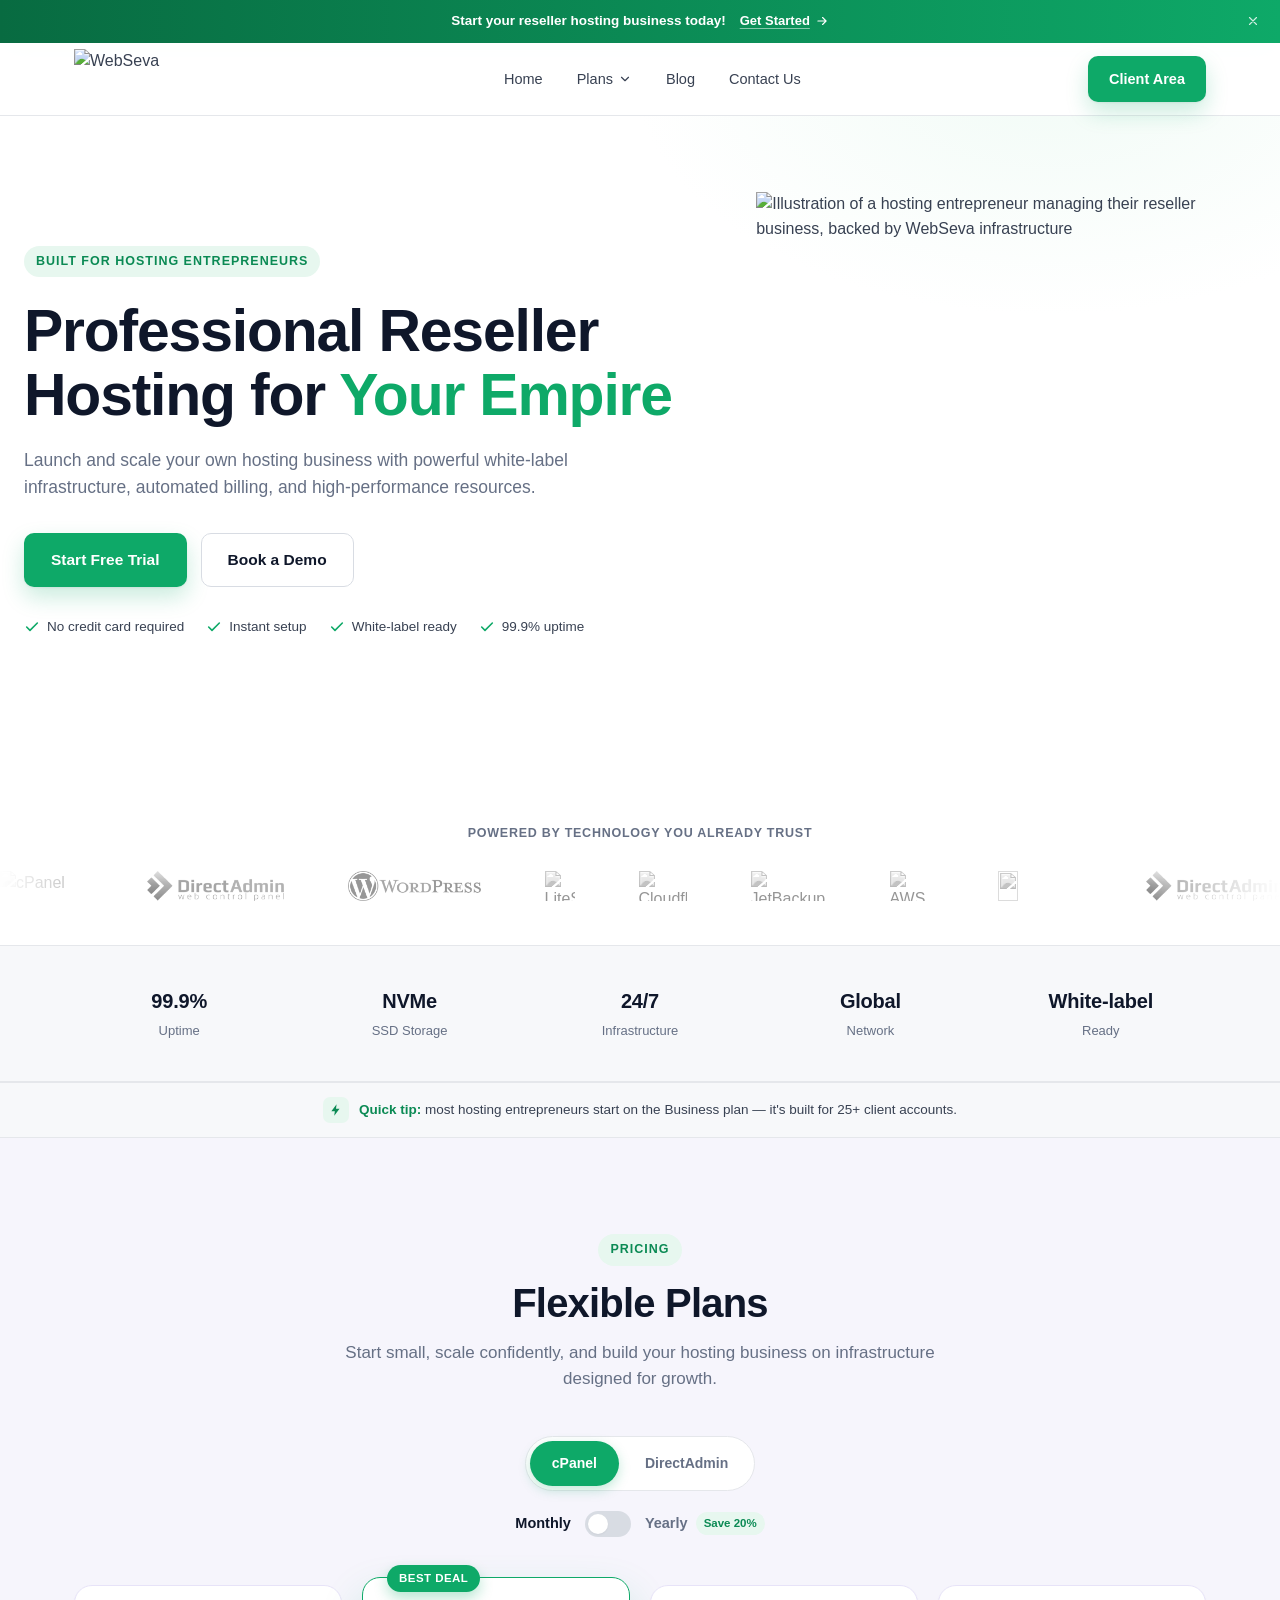
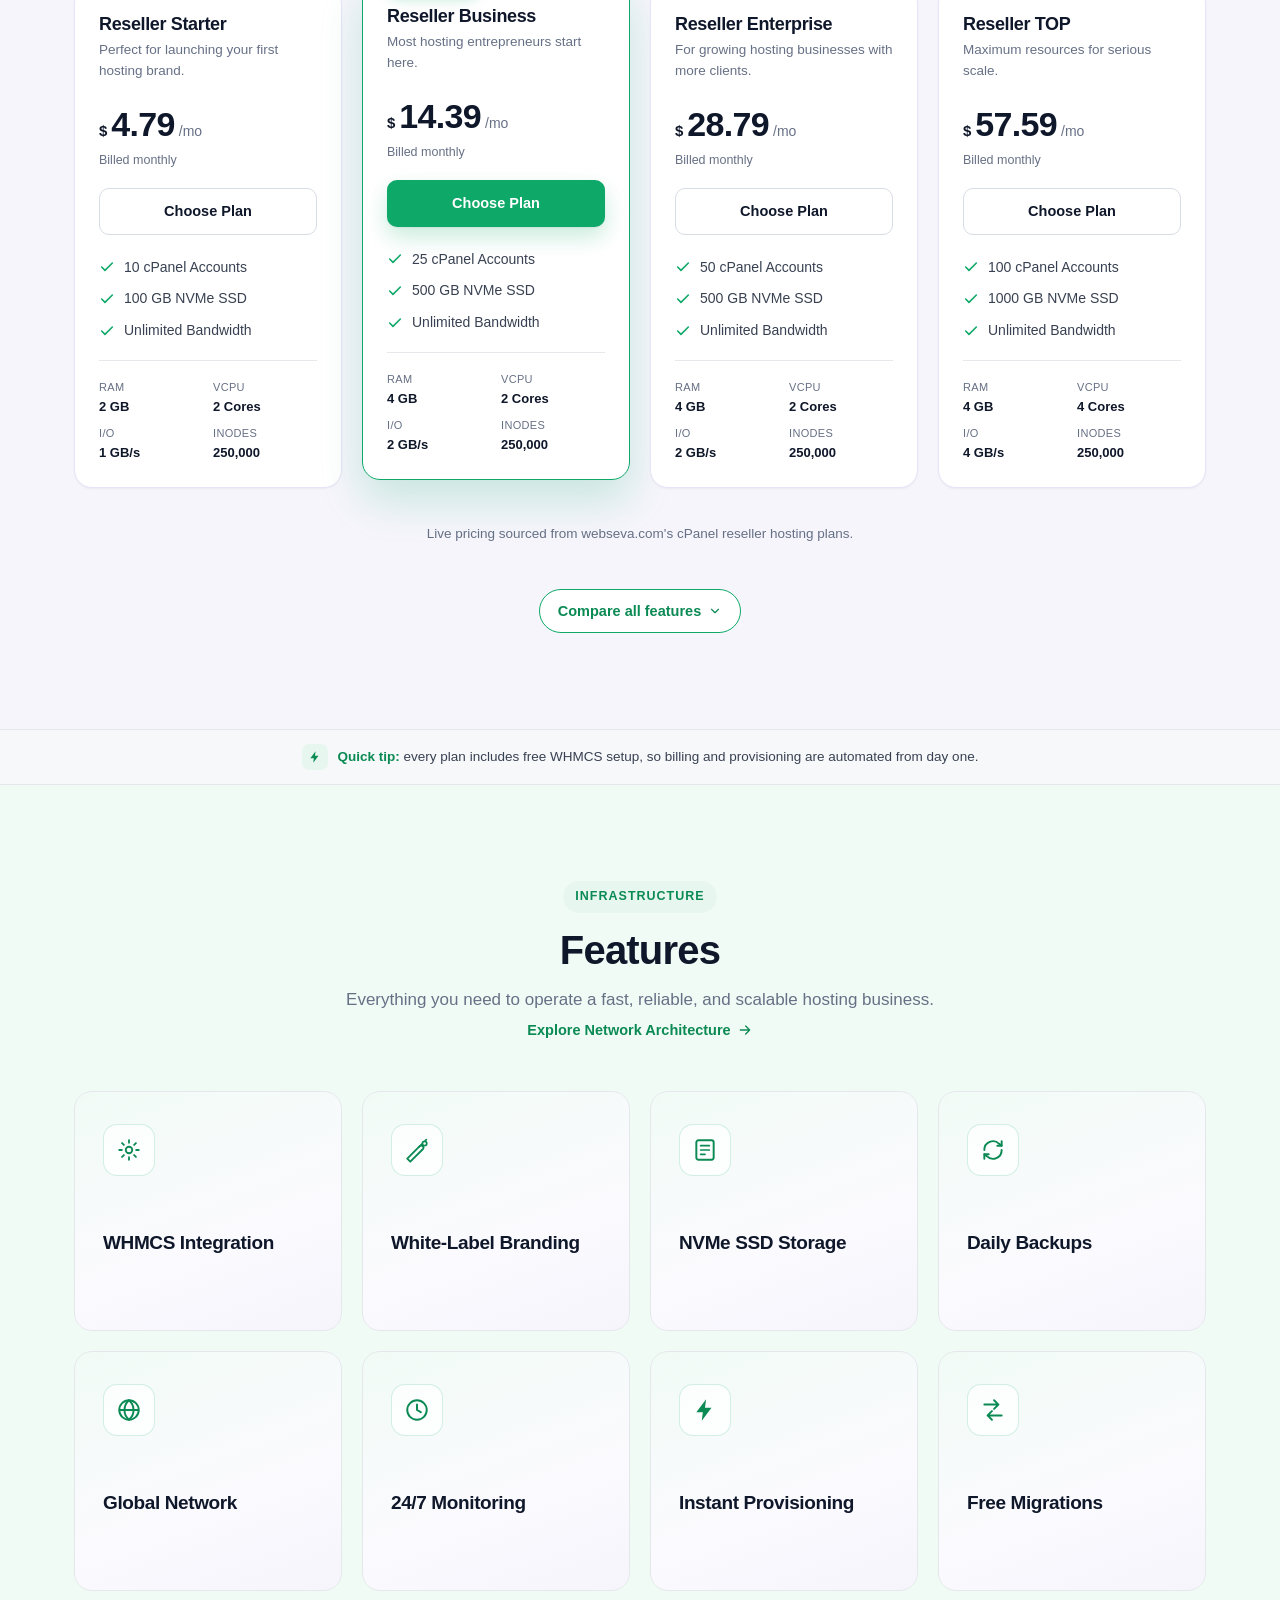
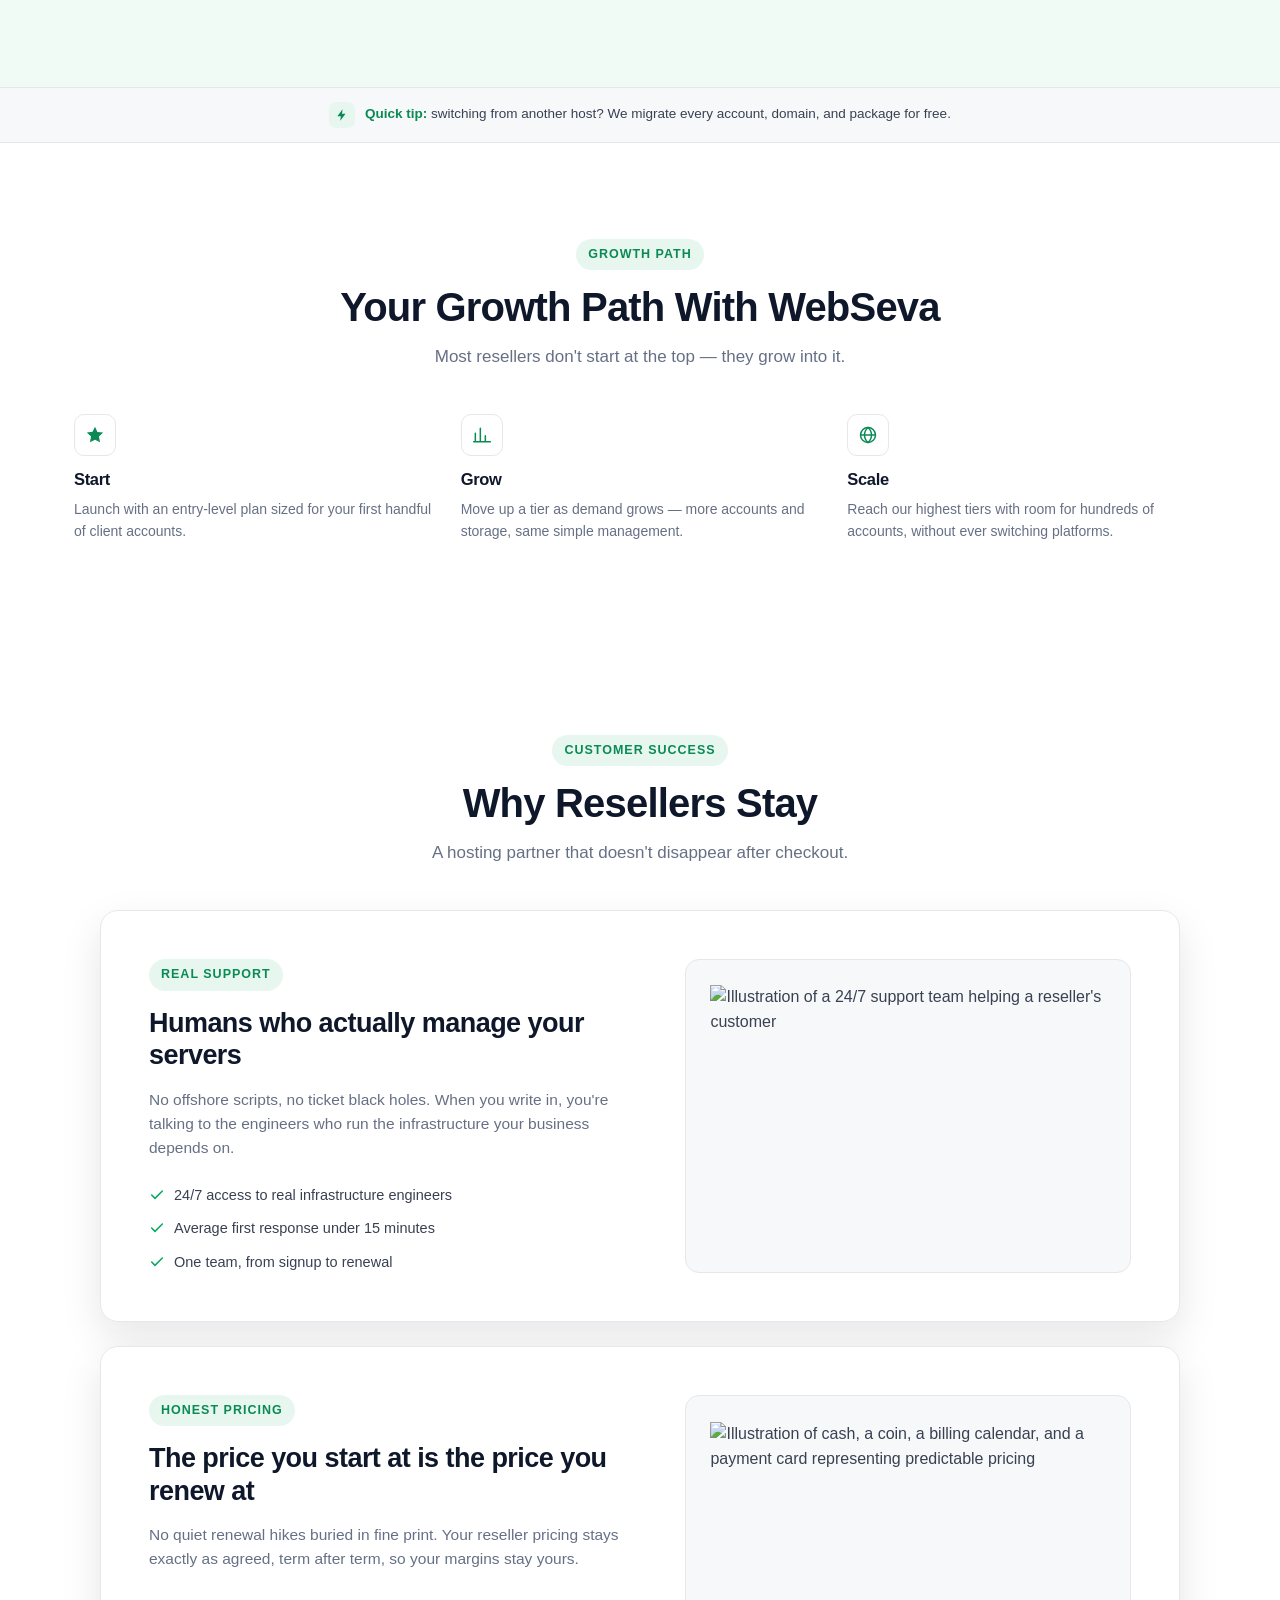
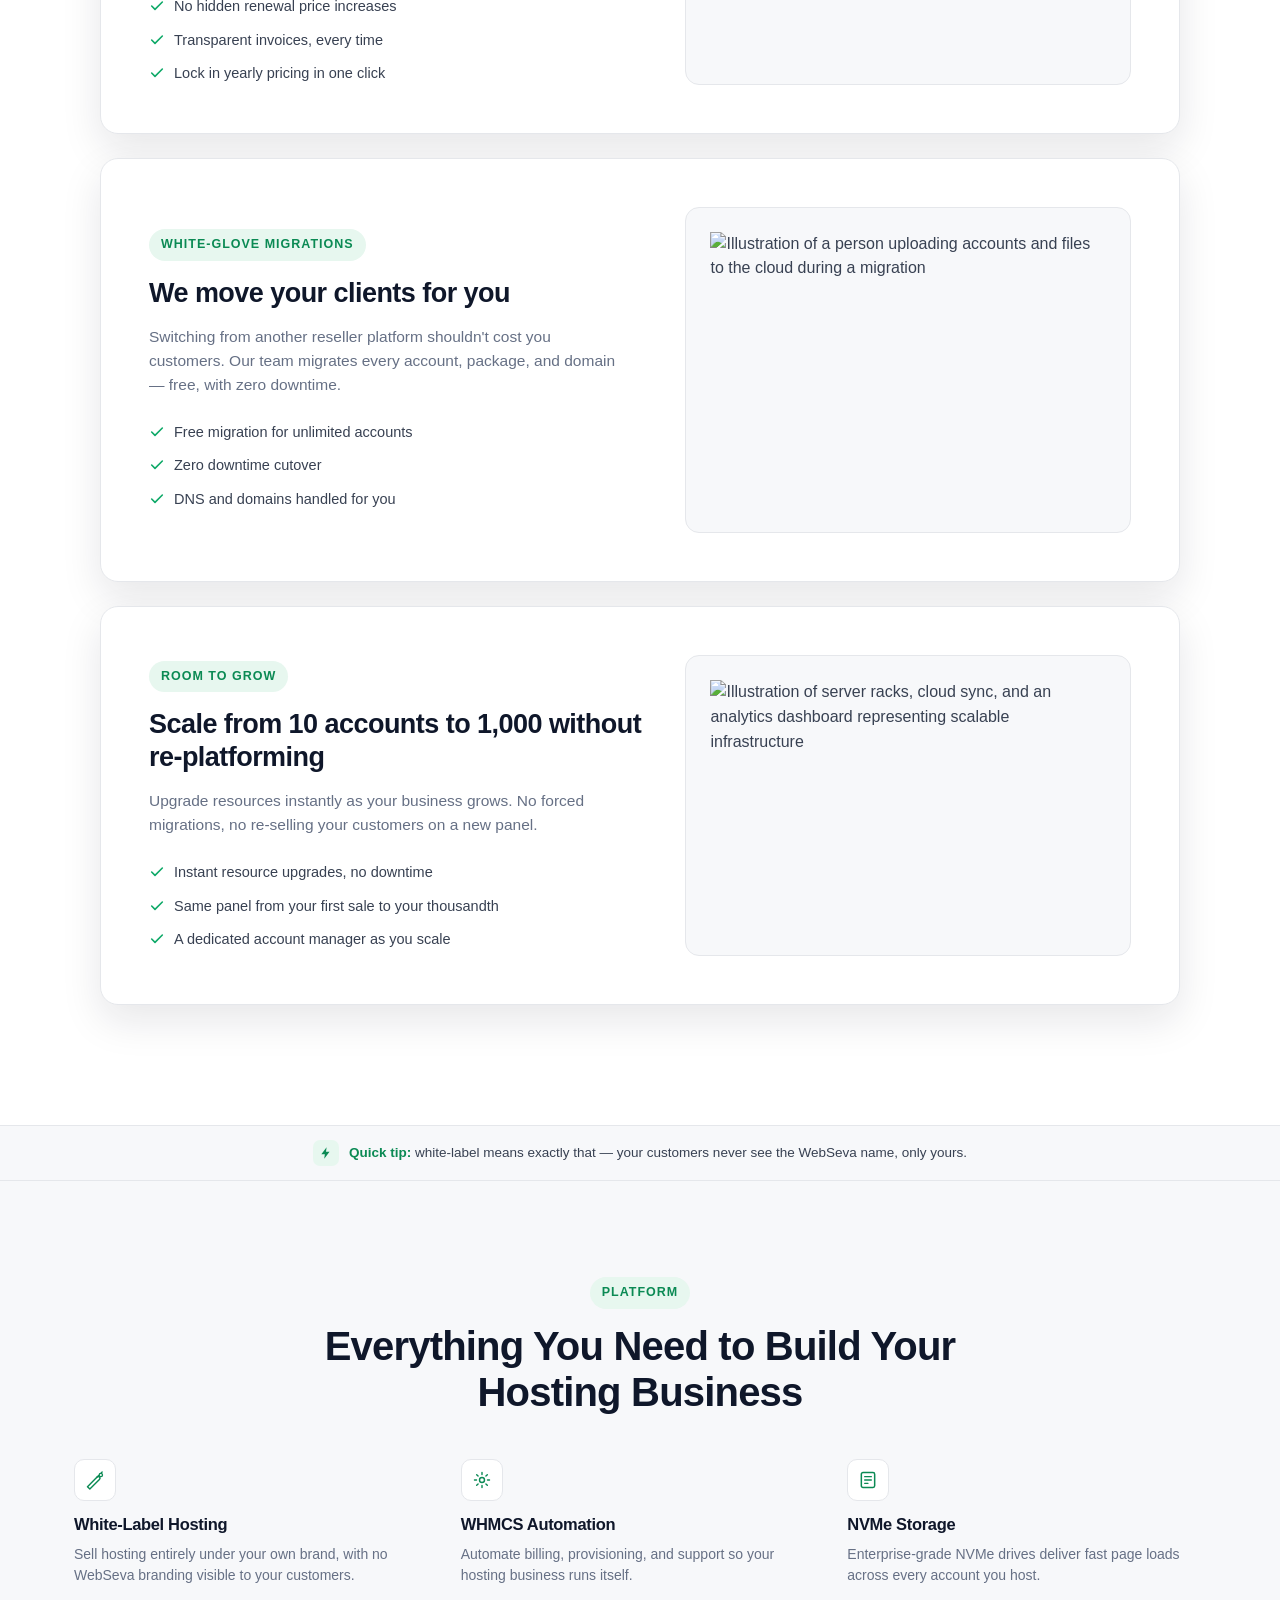
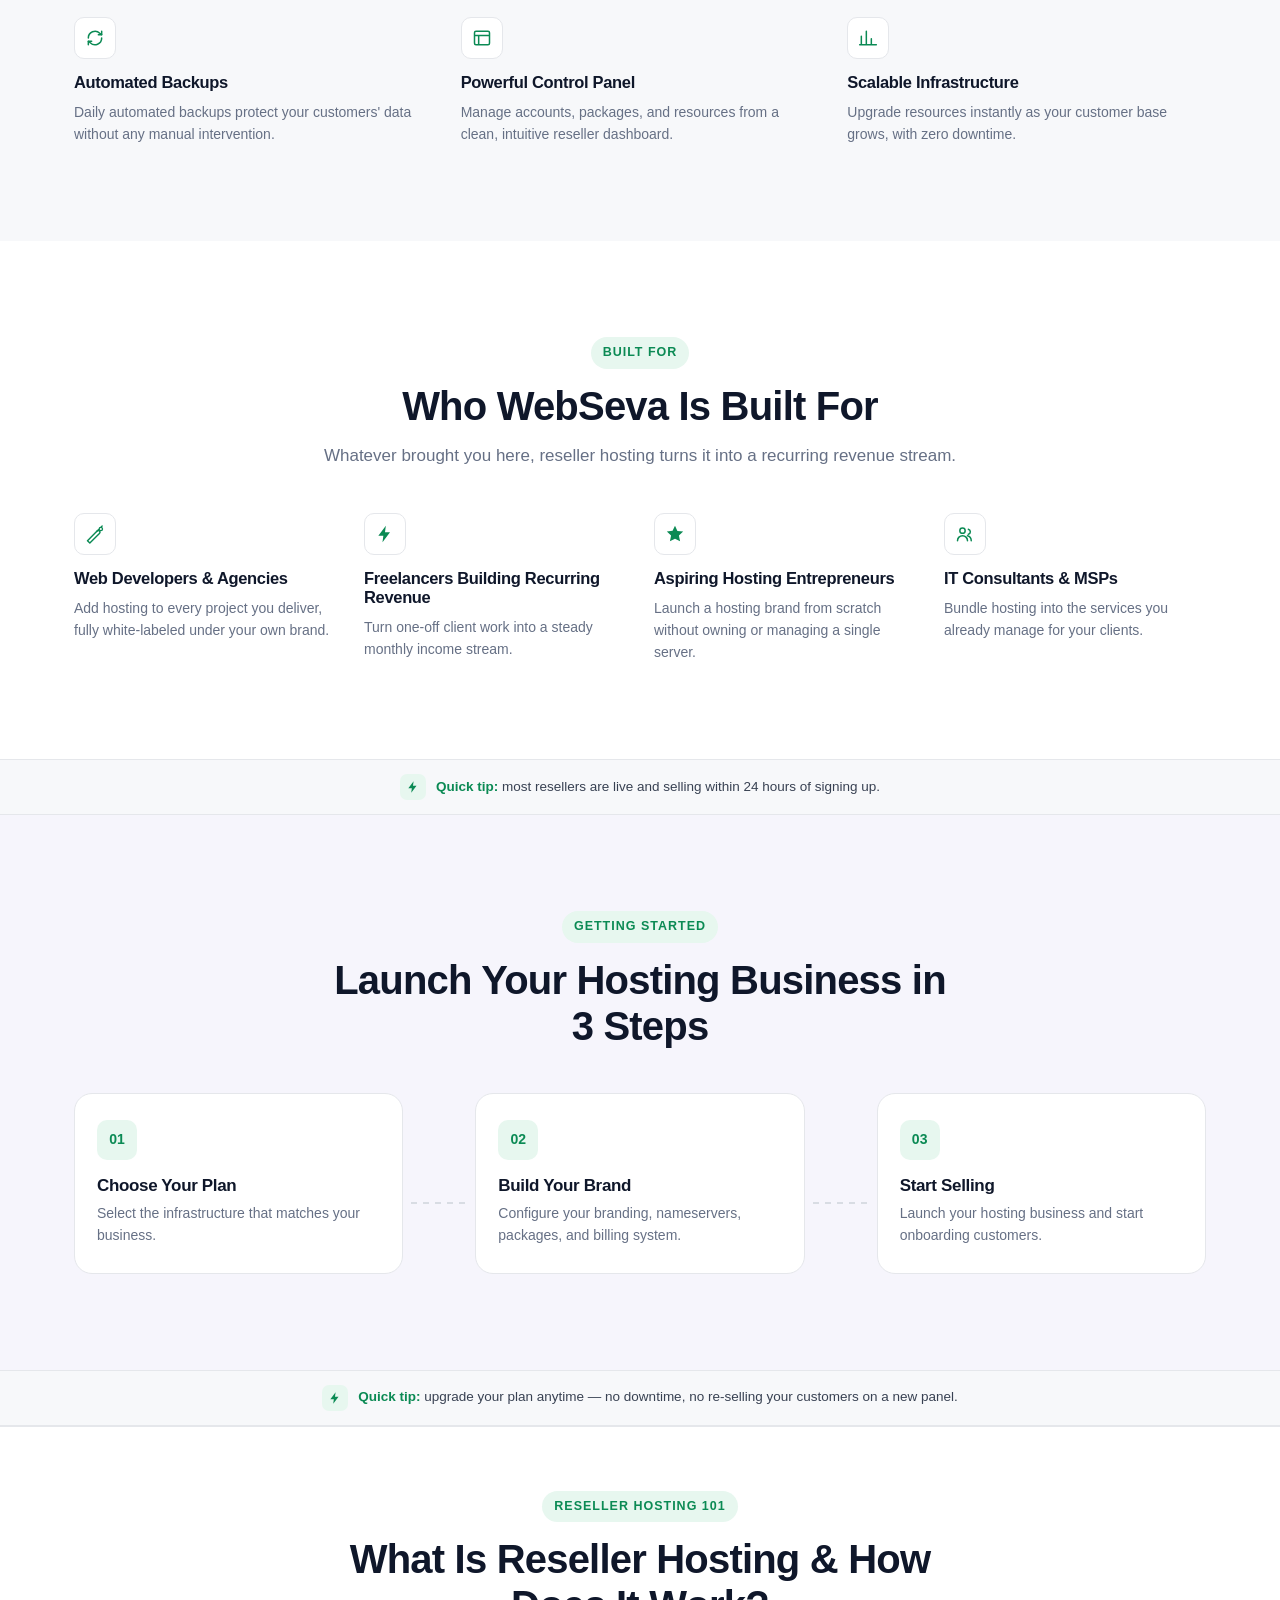
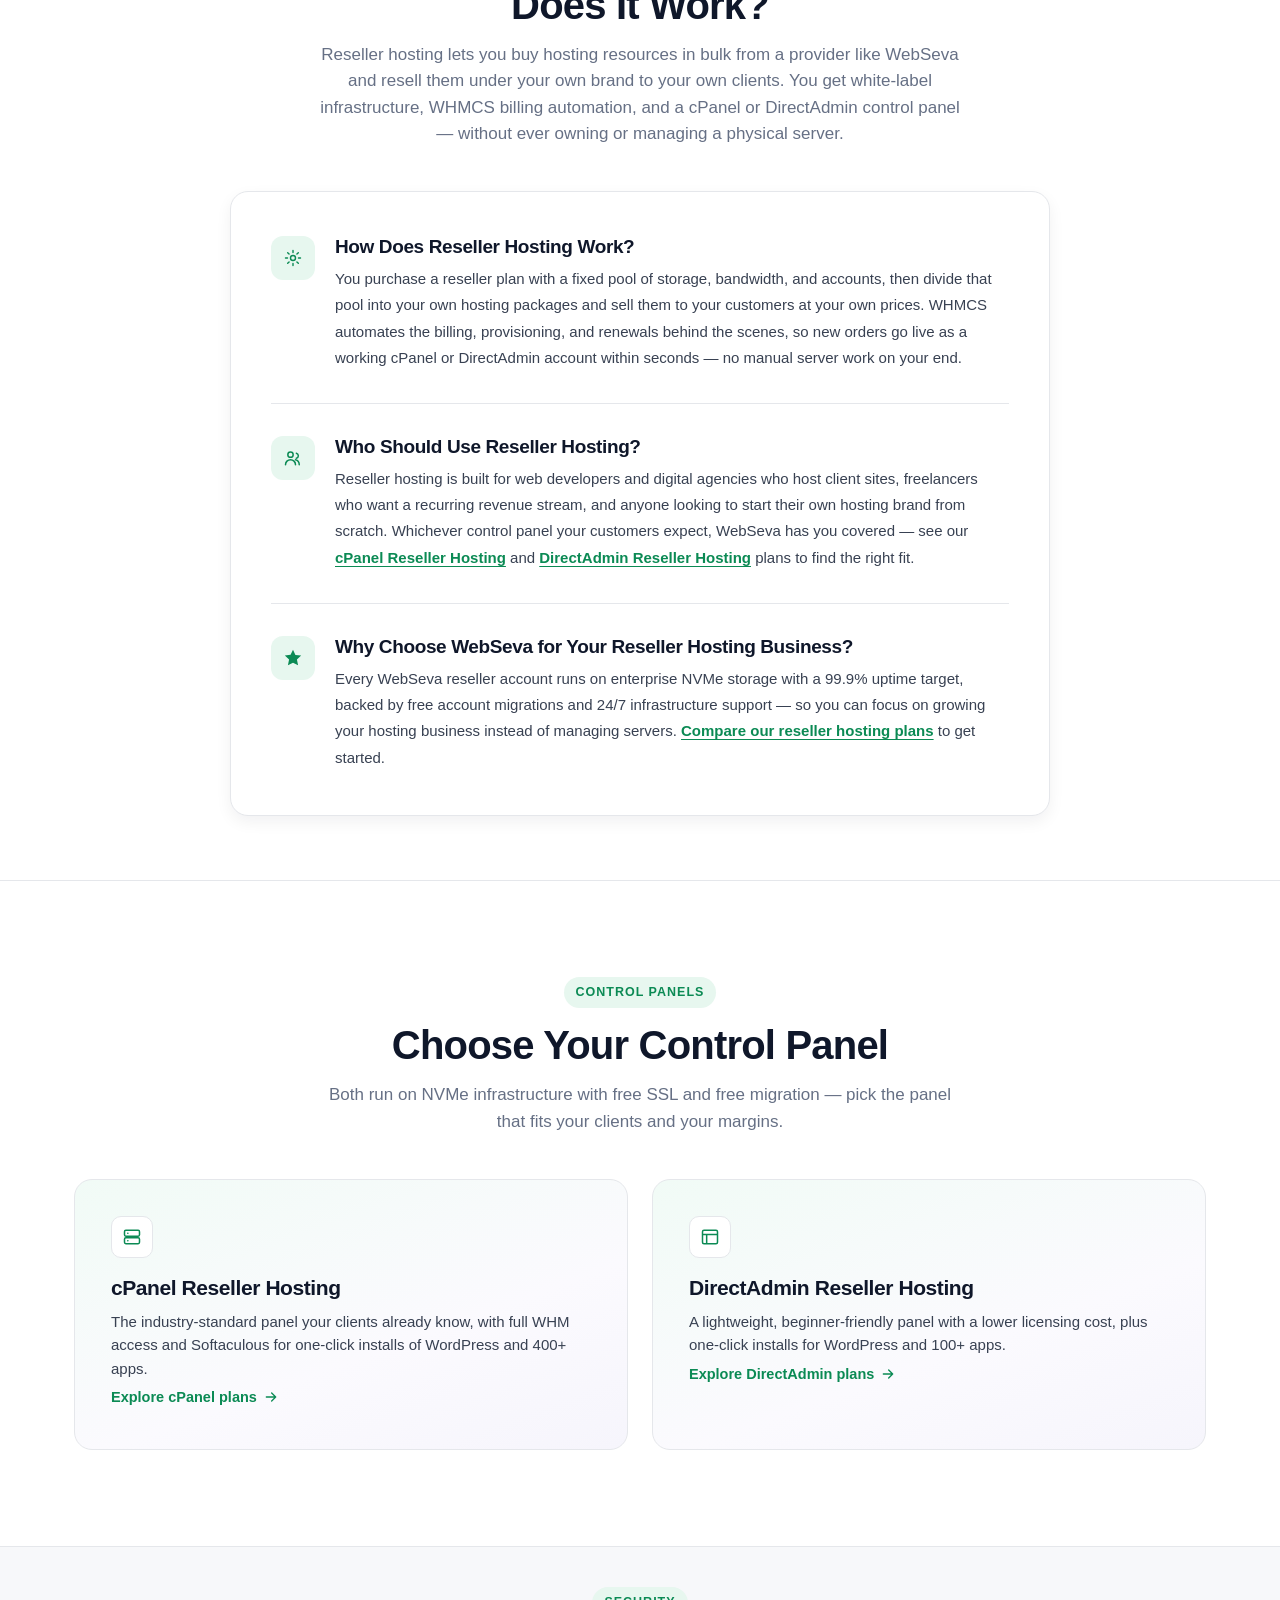
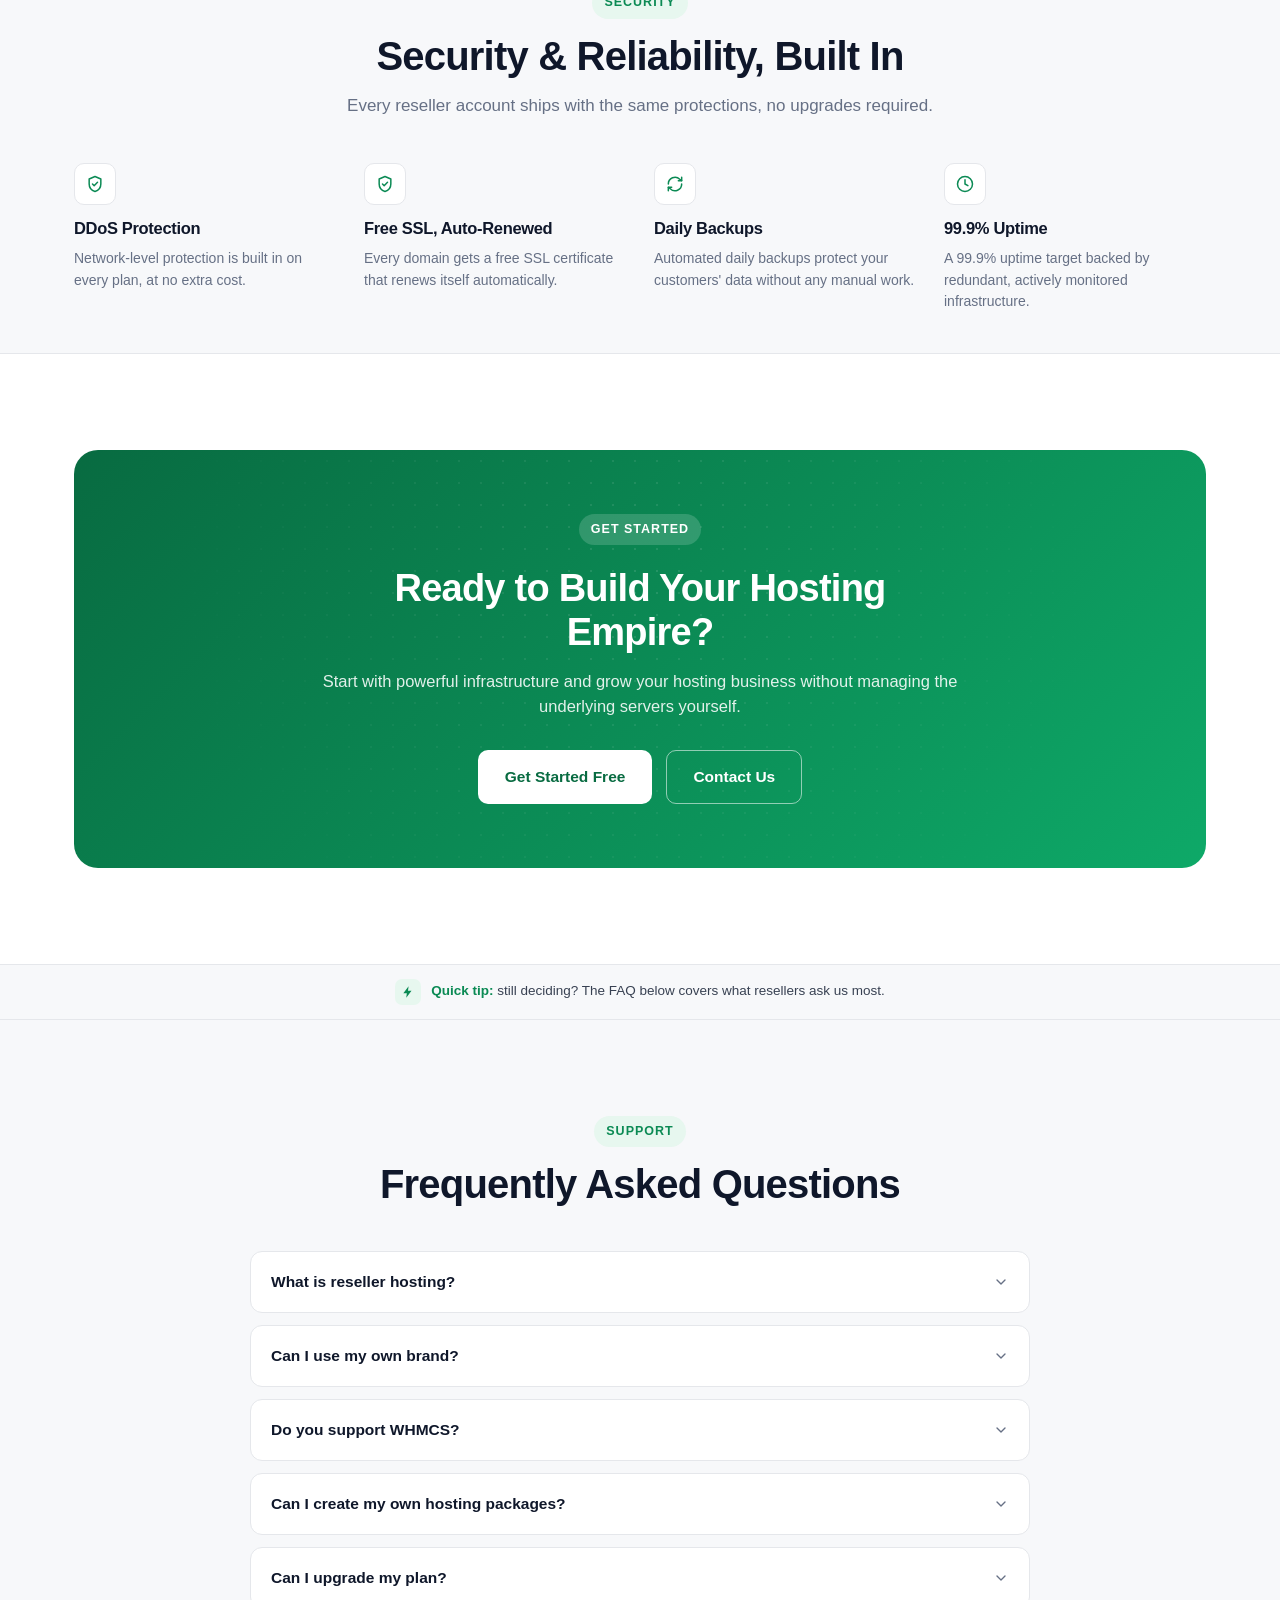
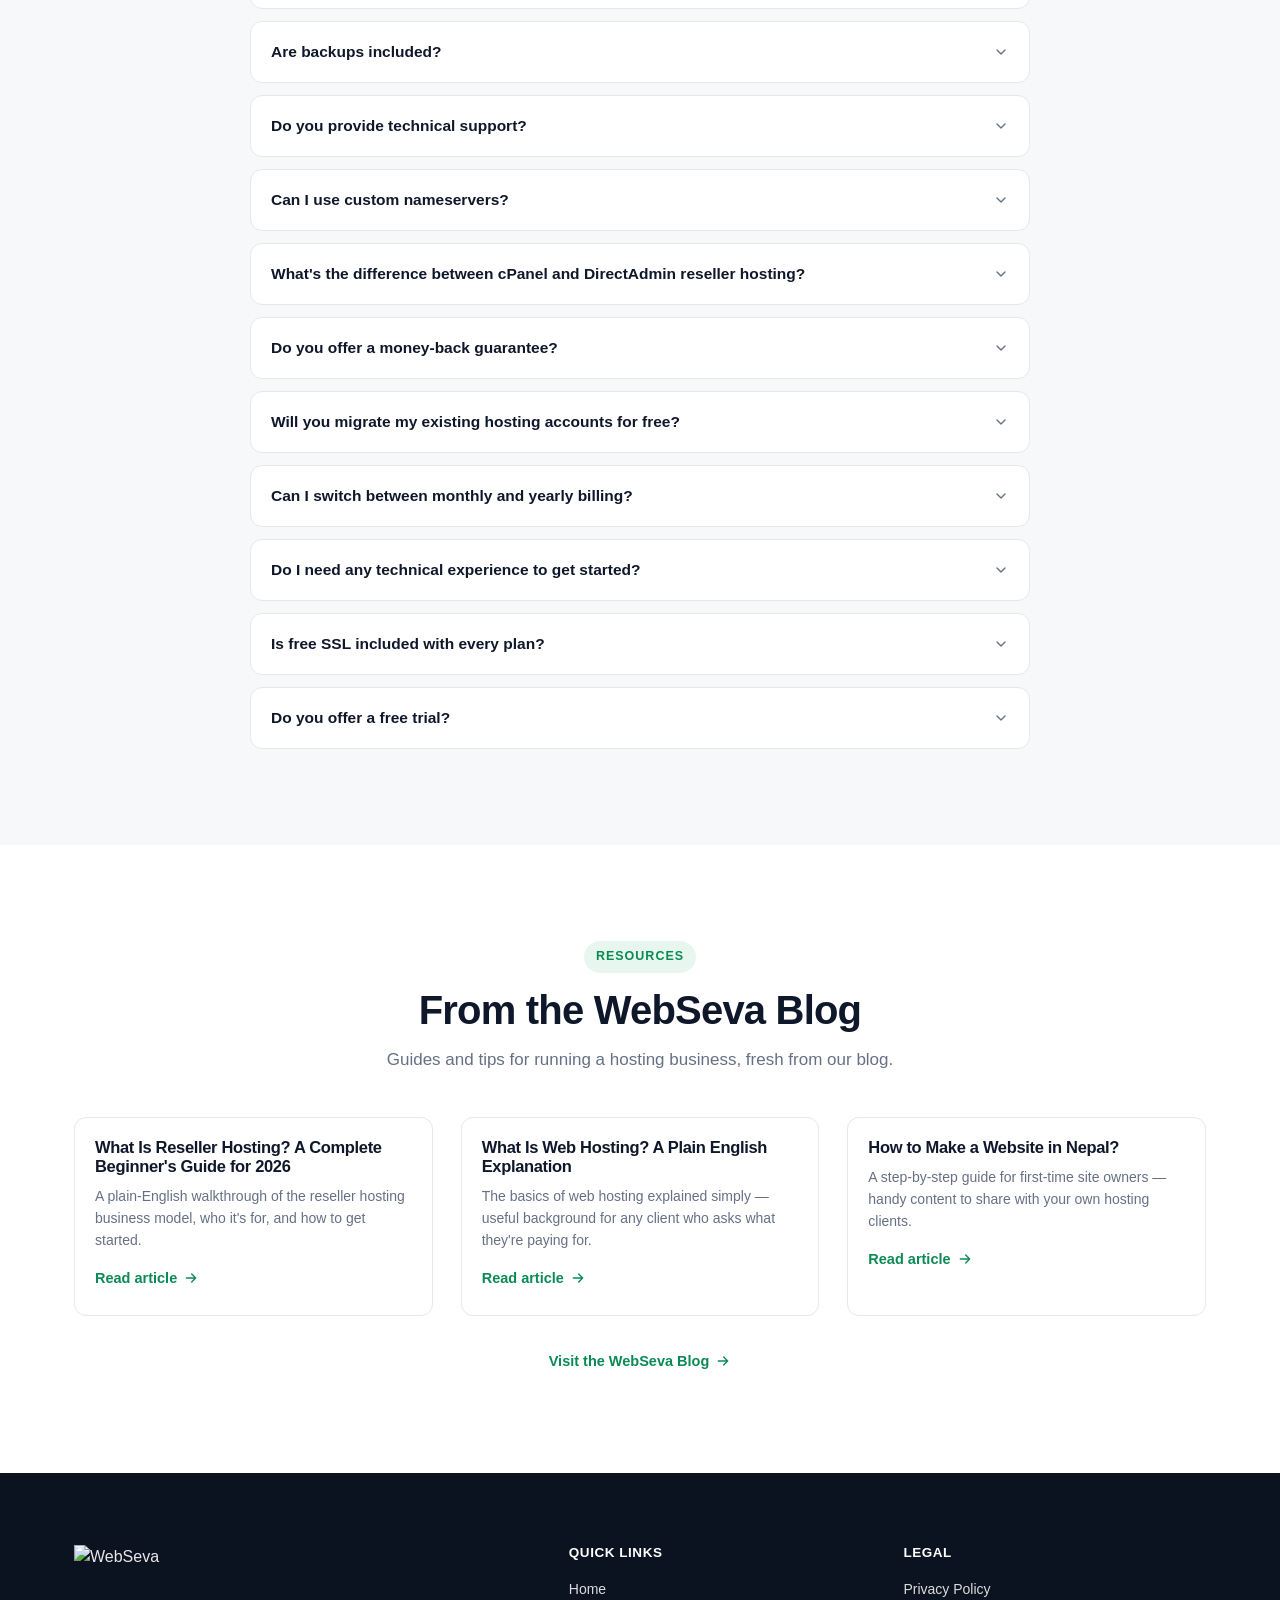
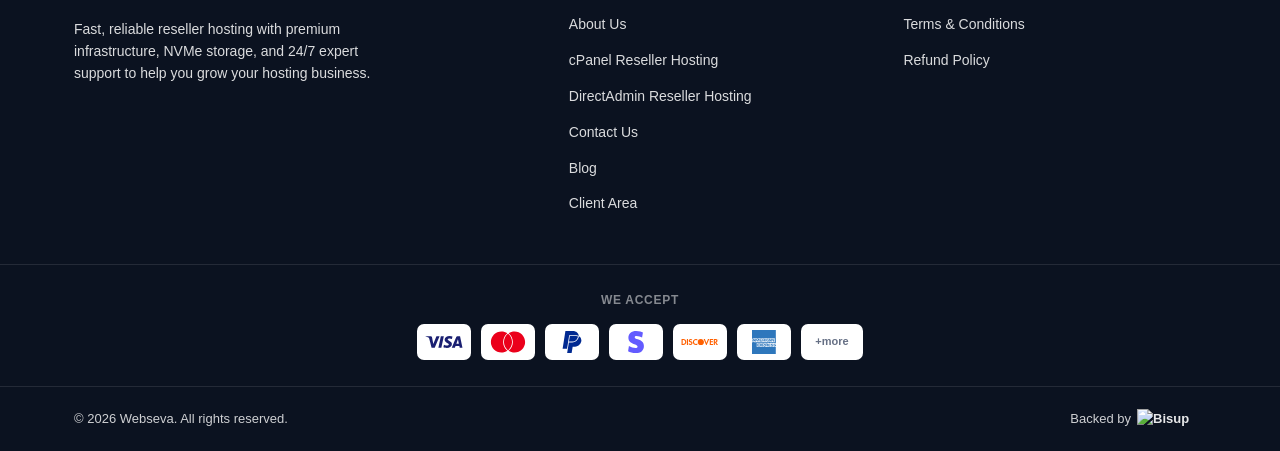
==== commit 6af1eb1f: "Weekly content update: FAQ expansion, plan comparison tables, security section, blog cross-links - A" ====
--- a/index.html
+++ b/index.html
@@ -94,7 +94,8 @@
     {"@type": "Question", "name": "Will you migrate my existing hosting accounts for free?", "acceptedAnswer": {"@type": "Answer", "text": "Yes. Our team migrates your existing accounts, domains, and websites from your current host for free, with minimal downtime."}},
     {"@type": "Question", "name": "Can I switch between monthly and yearly billing?", "acceptedAnswer": {"@type": "Answer", "text": "Yes — you can switch between monthly and yearly billing anytime from your client area. Paying yearly saves you 17% compared to month-to-month billing."}},
     {"@type": "Question", "name": "Do I need any technical experience to get started?", "acceptedAnswer": {"@type": "Answer", "text": "No — WHMCS and your chosen control panel (cPanel or DirectAdmin) handle billing, provisioning, and account management automatically, so you can launch a hosting brand without any server administration experience."}},
-    {"@type": "Question", "name": "Is free SSL included with every plan?", "acceptedAnswer": {"@type": "Answer", "text": "Yes. Every plan includes free SSL certificates that are issued and renewed automatically for each domain you host."}}
+    {"@type": "Question", "name": "Is free SSL included with every plan?", "acceptedAnswer": {"@type": "Answer", "text": "Yes. Every plan includes free SSL certificates that are issued and renewed automatically for each domain you host."}},
+    {"@type": "Question", "name": "Do you offer a free trial?", "acceptedAnswer": {"@type": "Answer", "text": "We don't offer a free trial, but every plan includes a 30-day money-back guarantee, so you can try WebSeva risk-free."}}
   ]
 }
 </script>
@@ -813,6 +814,39 @@
   </div>
 </section>
 
+<!-- ================= SECURITY & RELIABILITY ================= -->
+<section class="trust-strip" aria-label="Security and reliability">
+  <div class="container">
+    <div class="section-head">
+      <span class="eyebrow">Security</span>
+      <h2>Security &amp; Reliability, Built In</h2>
+      <p>Every reseller account ships with the same protections, no upgrades required.</p>
+    </div>
+    <div class="feature-grid feature-grid-4col">
+      <div class="feature-item">
+        <div class="feature-icon"><svg width="20" height="20"><use href="#icon-shield"/></svg></div>
+        <h3>DDoS Protection</h3>
+        <p>Network-level protection is built in on every plan, at no extra cost.</p>
+      </div>
+      <div class="feature-item">
+        <div class="feature-icon"><svg width="20" height="20"><use href="#icon-shield"/></svg></div>
+        <h3>Free SSL, Auto-Renewed</h3>
+        <p>Every domain gets a free SSL certificate that renews itself automatically.</p>
+      </div>
+      <div class="feature-item">
+        <div class="feature-icon"><svg width="20" height="20"><use href="#icon-backup"/></svg></div>
+        <h3>Daily Backups</h3>
+        <p>Automated daily backups protect your customers' data without any manual work.</p>
+      </div>
+      <div class="feature-item">
+        <div class="feature-icon"><svg width="20" height="20"><use href="#icon-clock"/></svg></div>
+        <h3>99.9% Uptime</h3>
+        <p>A 99.9% uptime target backed by redundant, actively monitored infrastructure.</p>
+      </div>
+    </div>
+  </div>
+</section>
+
 <!-- ================= CTA ================= -->
 <section class="cta-section">
   <div class="container">
@@ -944,6 +978,44 @@
         </button>
         <div class="faq-answer"><p>Yes. Every plan includes free SSL certificates that are issued and renewed automatically for each domain you host.</p></div>
       </div>
+      <div class="faq-item">
+        <button class="faq-question" aria-expanded="false">
+          Do you offer a free trial?
+          <svg width="16" height="16"><use href="#icon-chevron-down"/></svg>
+        </button>
+        <div class="faq-answer"><p>We don't offer a free trial, but every plan includes a 30-day money-back guarantee, so you can try WebSeva risk-free.</p></div>
+      </div>
+    </div>
+  </div>
+</section>
+
+<!-- ================= FROM THE BLOG ================= -->
+<section class="resources" aria-label="Latest from the blog">
+  <div class="container">
+    <div class="section-head">
+      <span class="eyebrow">Resources</span>
+      <h2>From the WebSeva Blog</h2>
+      <p>Guides and tips for running a hosting business, fresh from our blog.</p>
+    </div>
+    <div class="feature-grid">
+      <a class="feature-item blog-card" href="https://webseva.com/blog/reseller-hosting-guide/">
+        <h3>What Is Reseller Hosting? A Complete Beginner's Guide for 2026</h3>
+        <p>A plain-English walkthrough of the reseller hosting business model, who it's for, and how to get started.</p>
+        <span class="link-arrow">Read article <svg width="16" height="16"><use href="#icon-arrow-right"/></svg></span>
+      </a>
+      <a class="feature-item blog-card" href="https://webseva.com/blog/what-is-web-hosting/">
+        <h3>What Is Web Hosting? A Plain English Explanation</h3>
+        <p>The basics of web hosting explained simply — useful background for any client who asks what they're paying for.</p>
+        <span class="link-arrow">Read article <svg width="16" height="16"><use href="#icon-arrow-right"/></svg></span>
+      </a>
+      <a class="feature-item blog-card" href="https://webseva.com/blog/how-to-make-a-website-in-nepal/">
+        <h3>How to Make a Website in Nepal?</h3>
+        <p>A step-by-step guide for first-time site owners — handy content to share with your own hosting clients.</p>
+        <span class="link-arrow">Read article <svg width="16" height="16"><use href="#icon-arrow-right"/></svg></span>
+      </a>
+    </div>
+    <div class="resources-footer-link">
+      <a href="/blog" class="link-arrow">Visit the WebSeva Blog <svg width="16" height="16"><use href="#icon-arrow-right"/></svg></a>
     </div>
   </div>
 </section>
--- a/css/styles.css
+++ b/css/styles.css
@@ -1015,6 +1015,20 @@
   .feature-grid-4col { grid-template-columns: 1fr; }
 }
 
+/* Blog teaser cards reuse .feature-grid for layout but render as links */
+.blog-card {
+  text-decoration: none;
+  color: inherit;
+  padding: 20px;
+  border: 1px solid var(--color-border);
+  border-radius: 12px;
+  background: #fff;
+  transition: border-color .15s ease, transform .15s ease;
+}
+.blog-card:hover { border-color: var(--color-primary); transform: translateY(-2px); }
+.blog-card h3 { font-size: 16.5px; margin: 0; }
+.resources-footer-link { margin-top: 28px; text-align: center; }
+
 /* =========================================================
    HOW IT WORKS
    ========================================================= */
